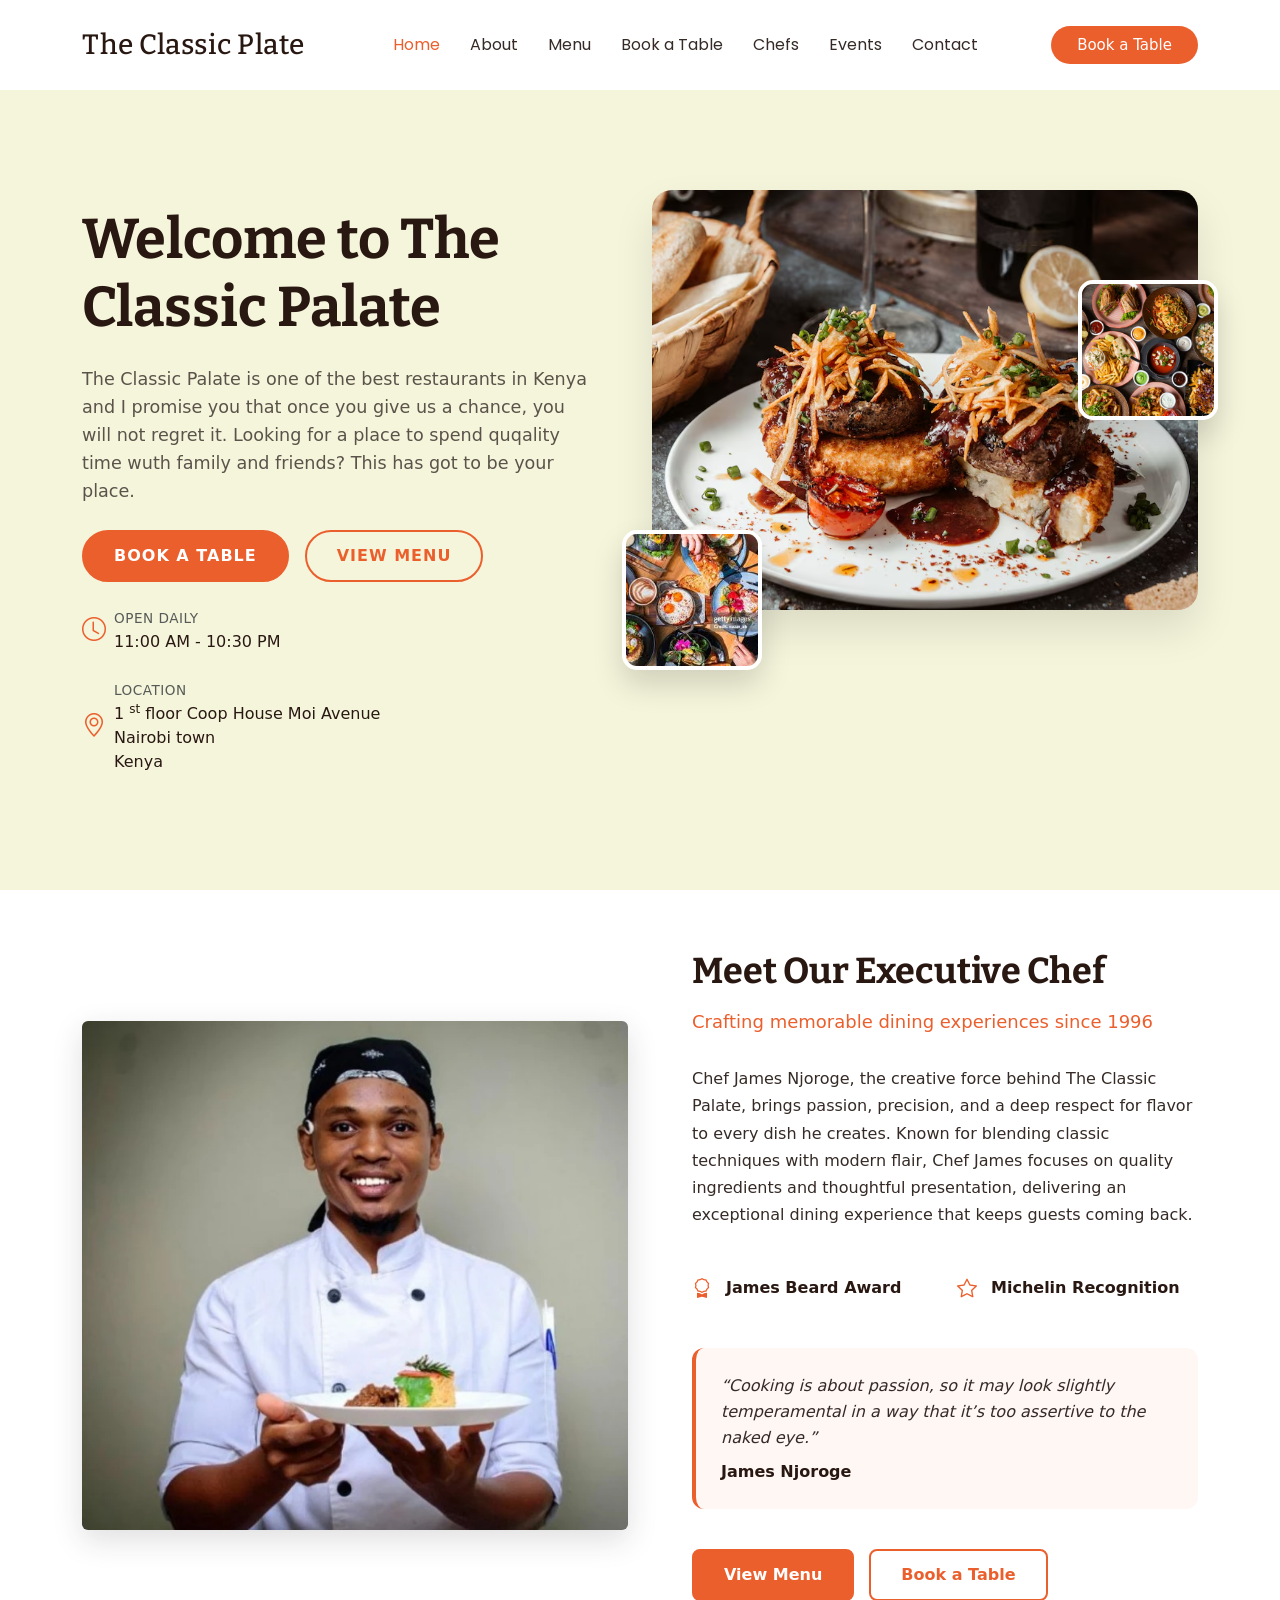
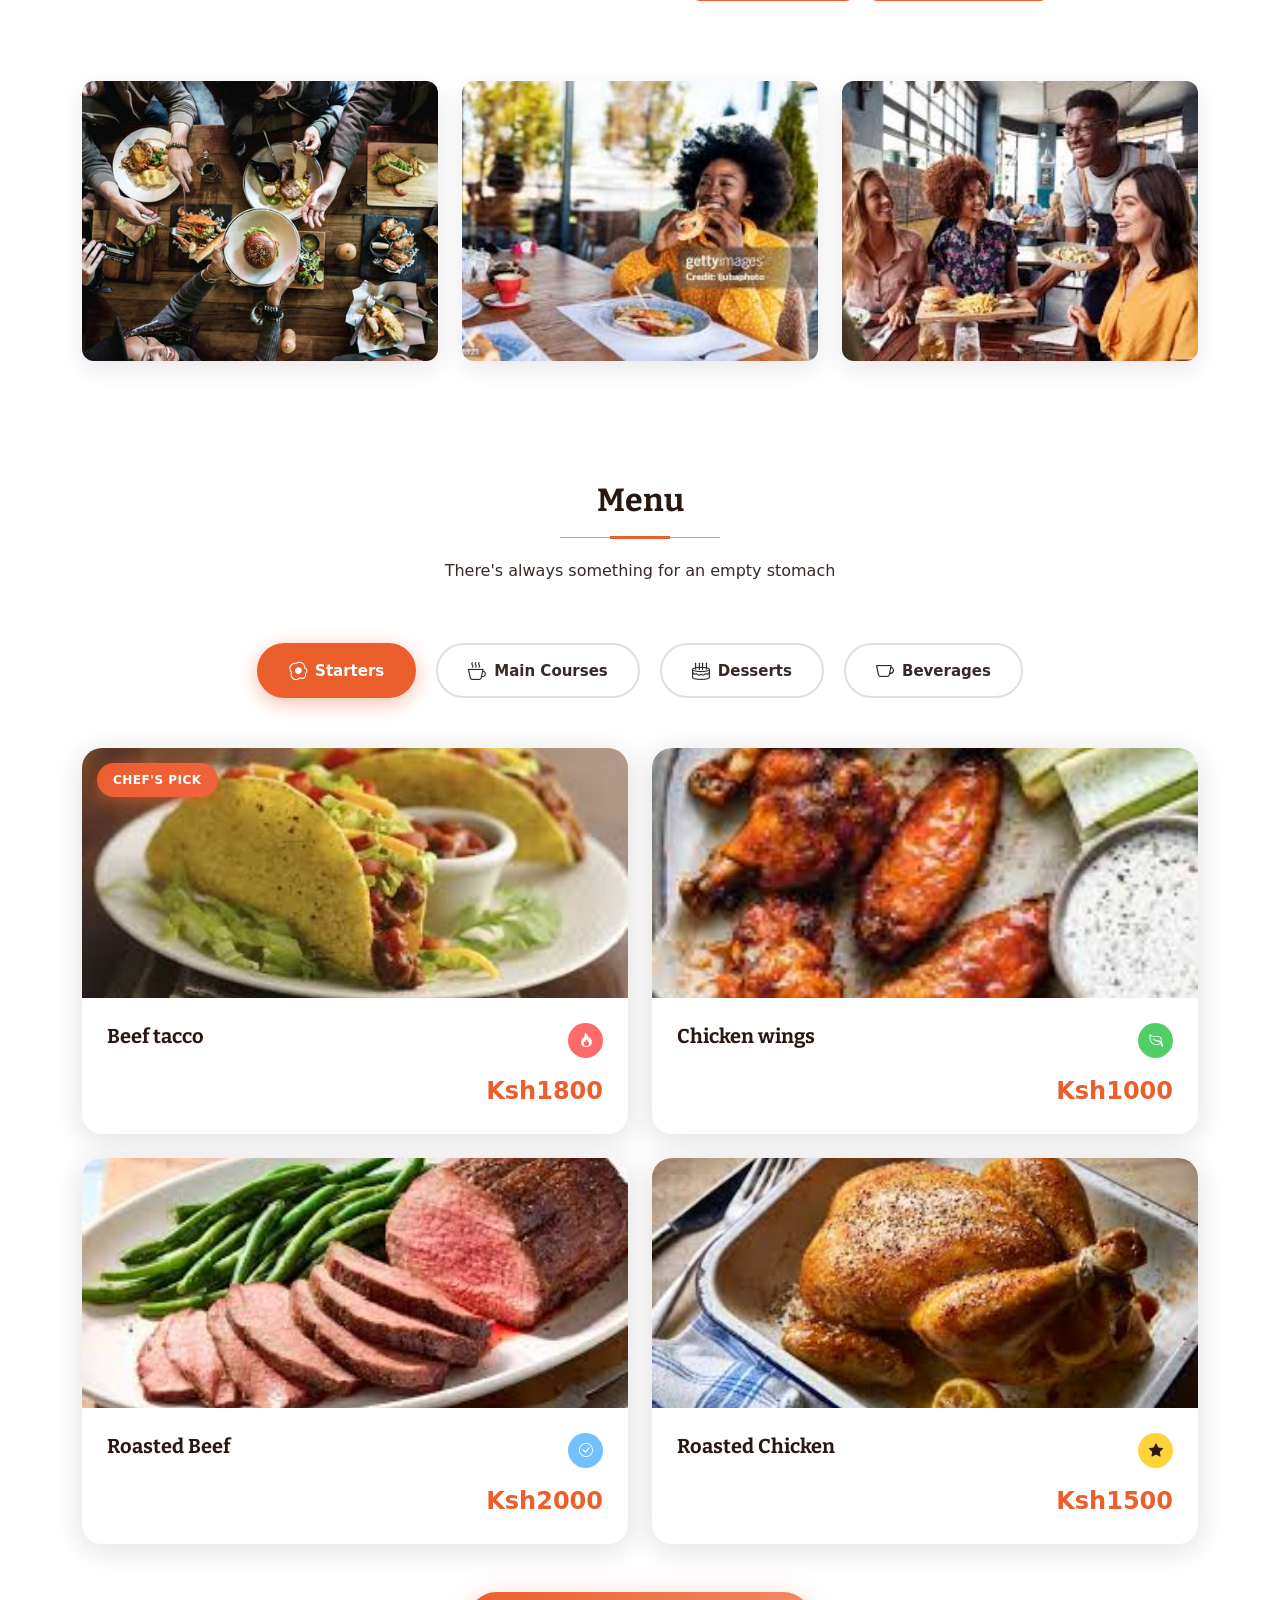
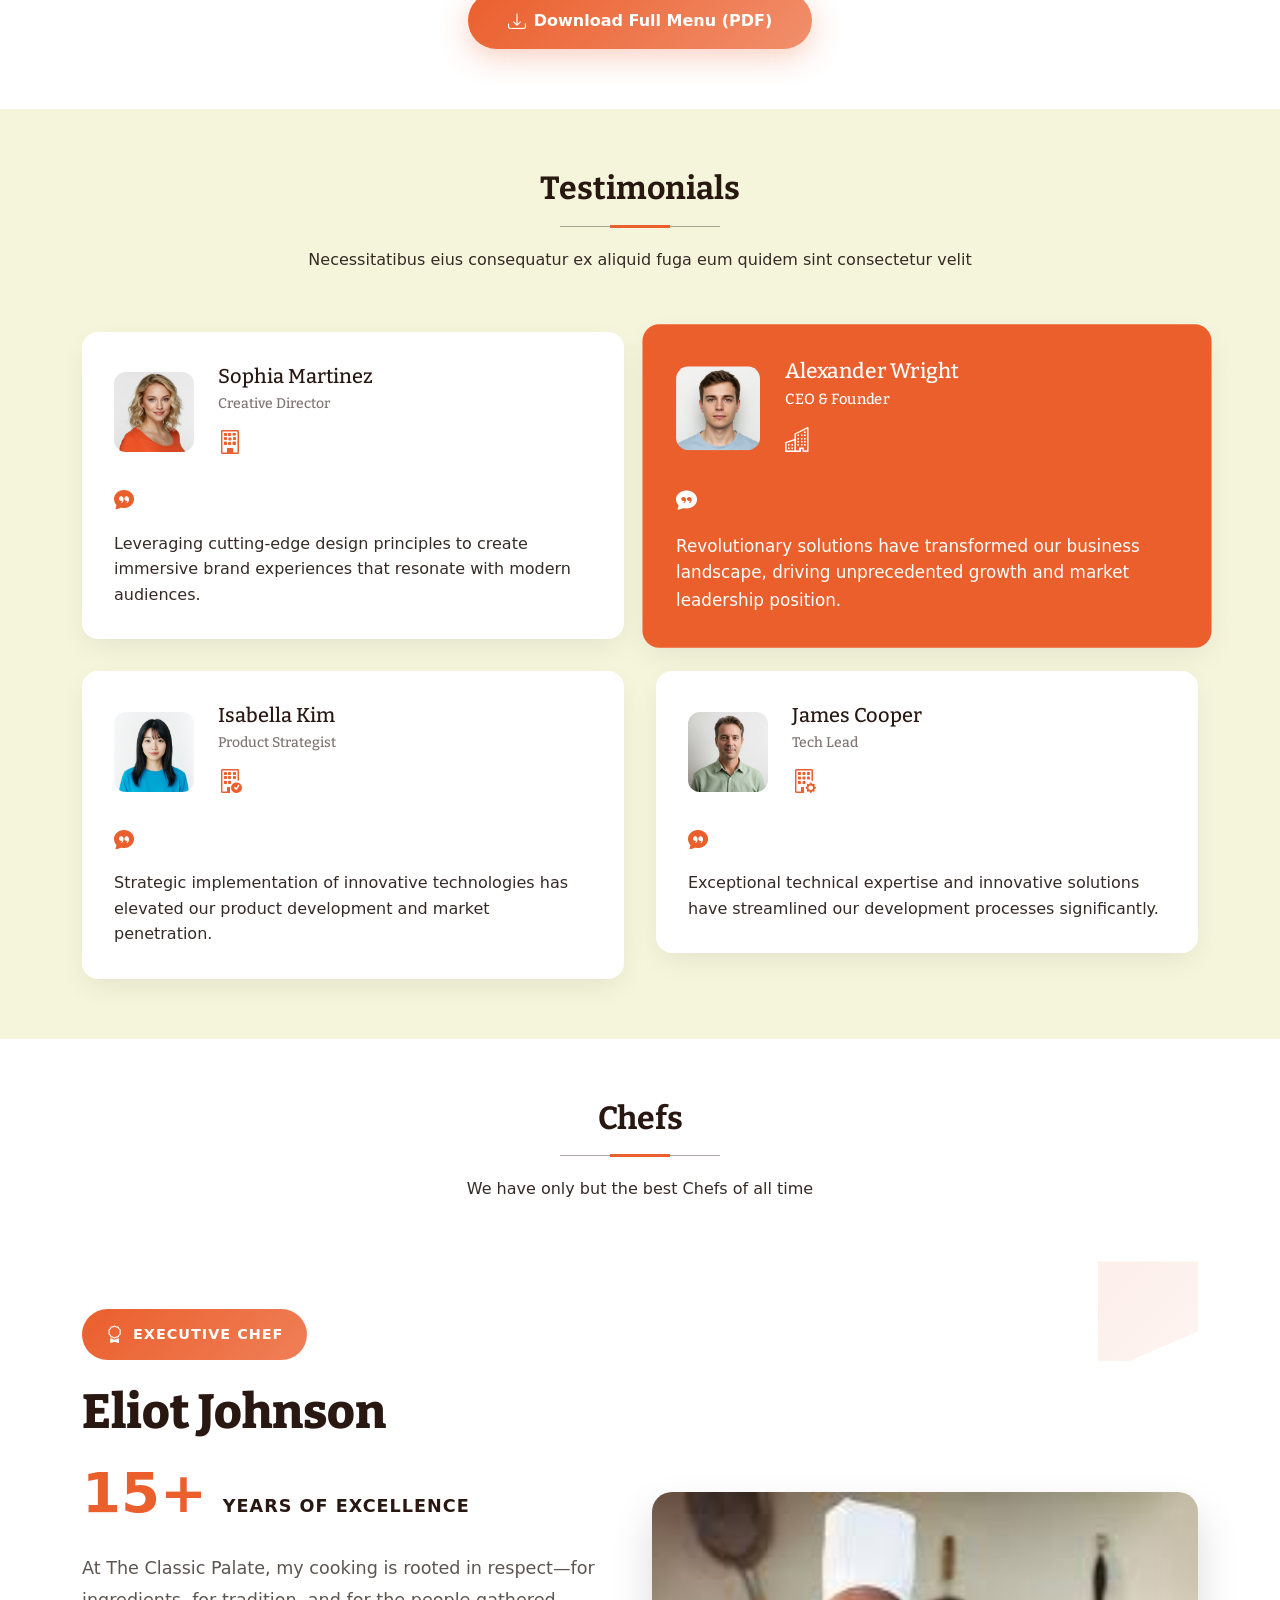
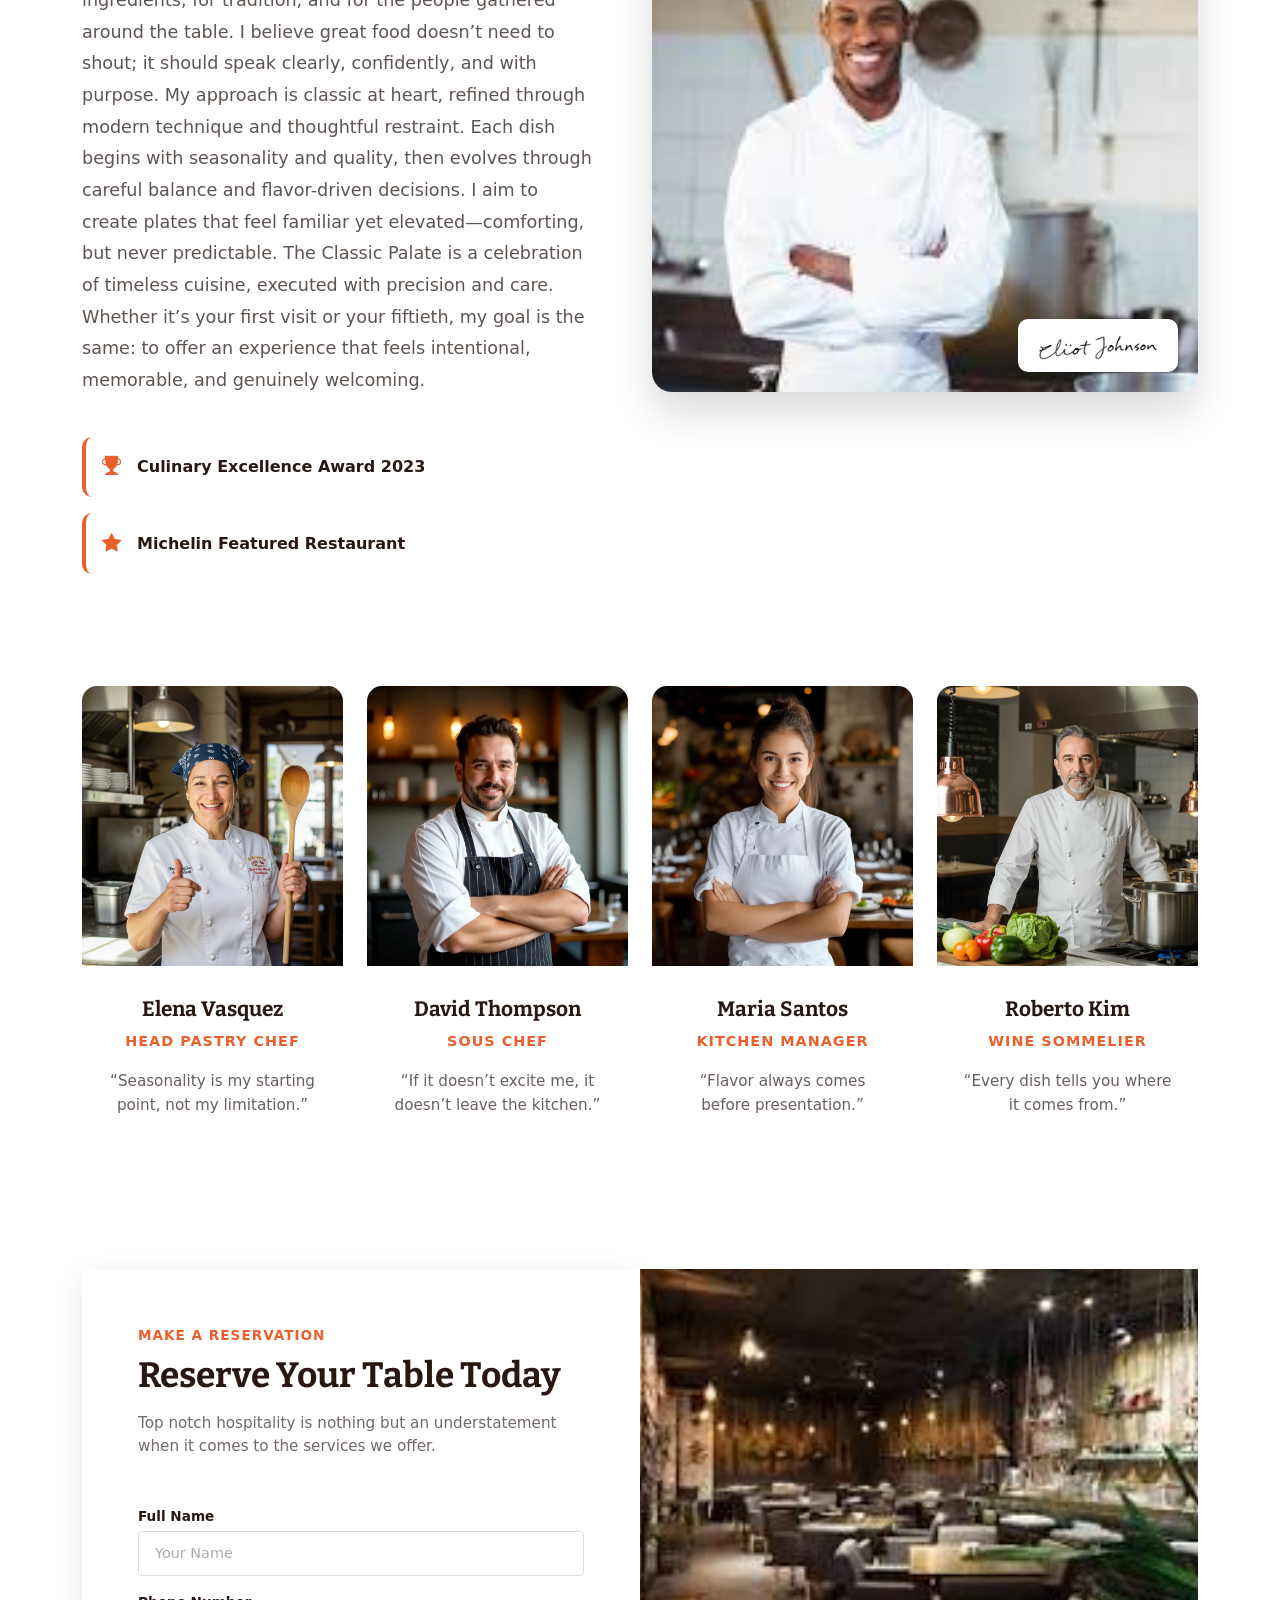
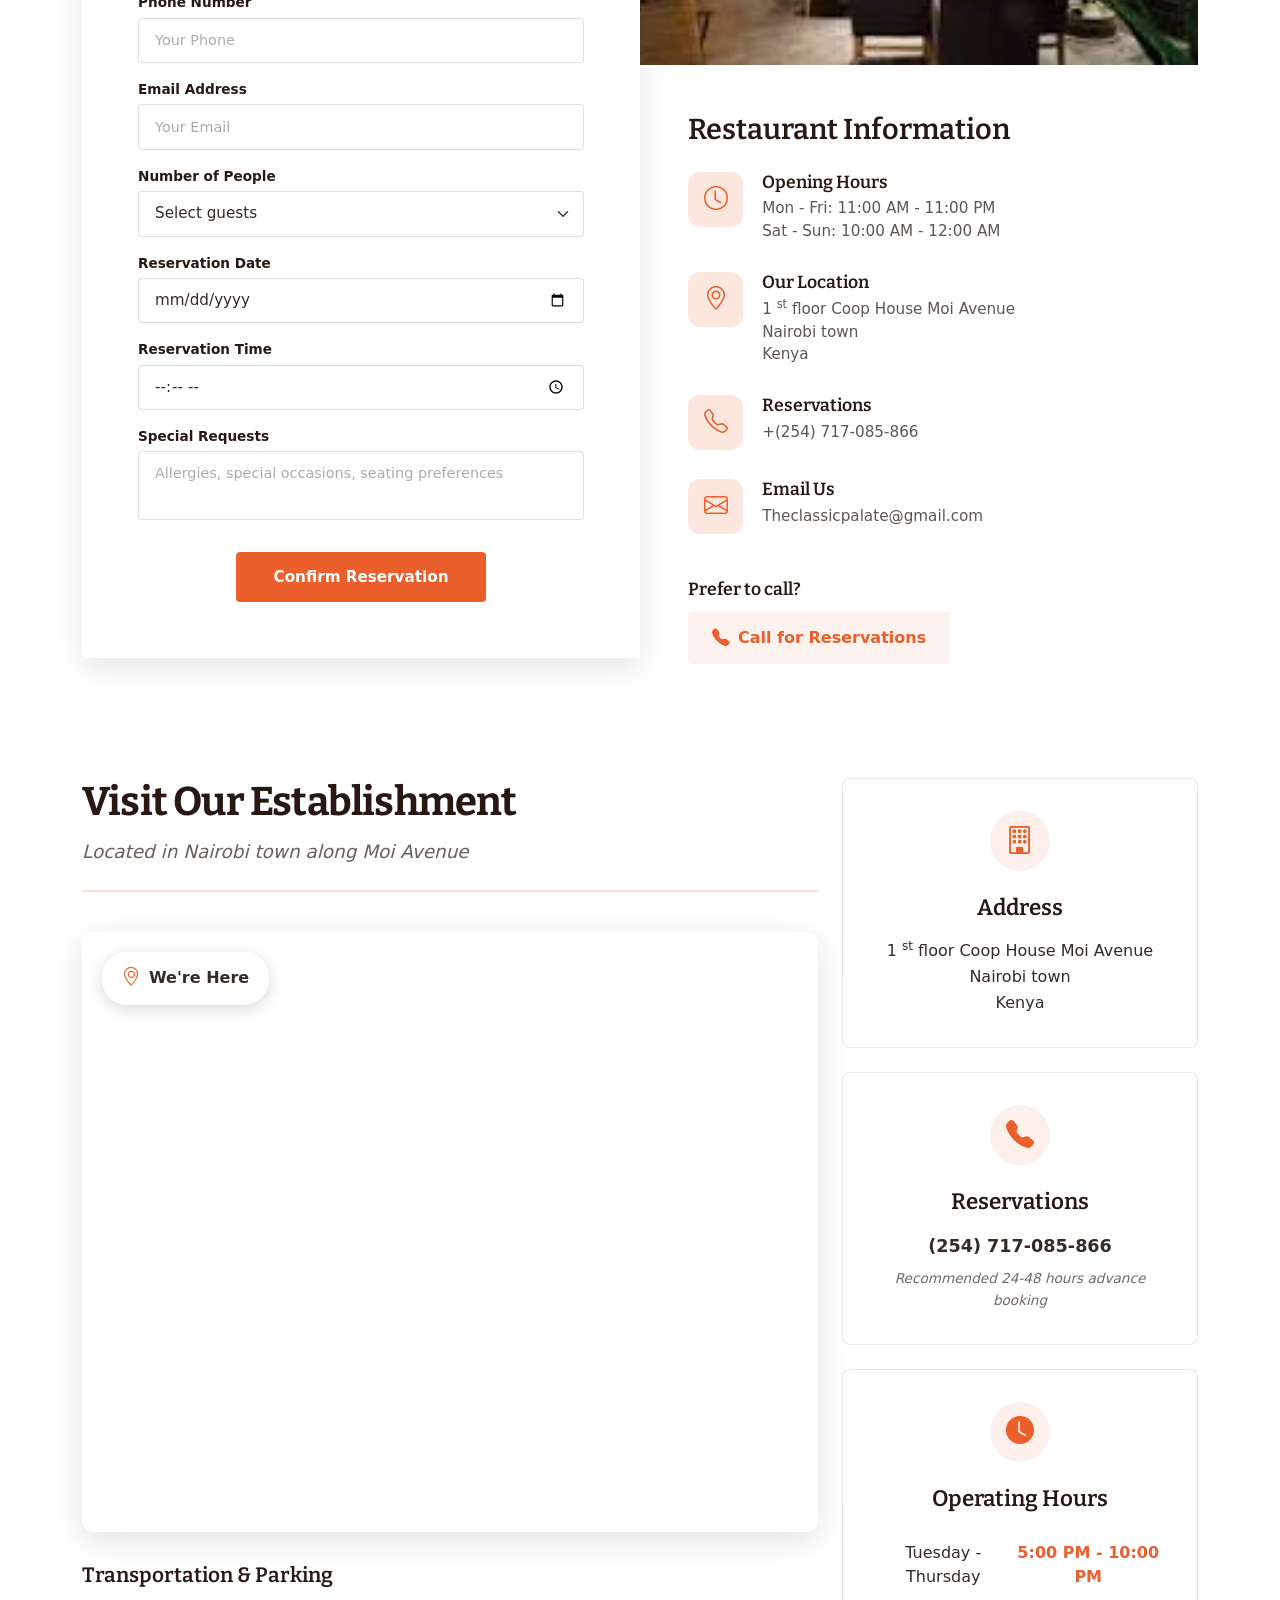
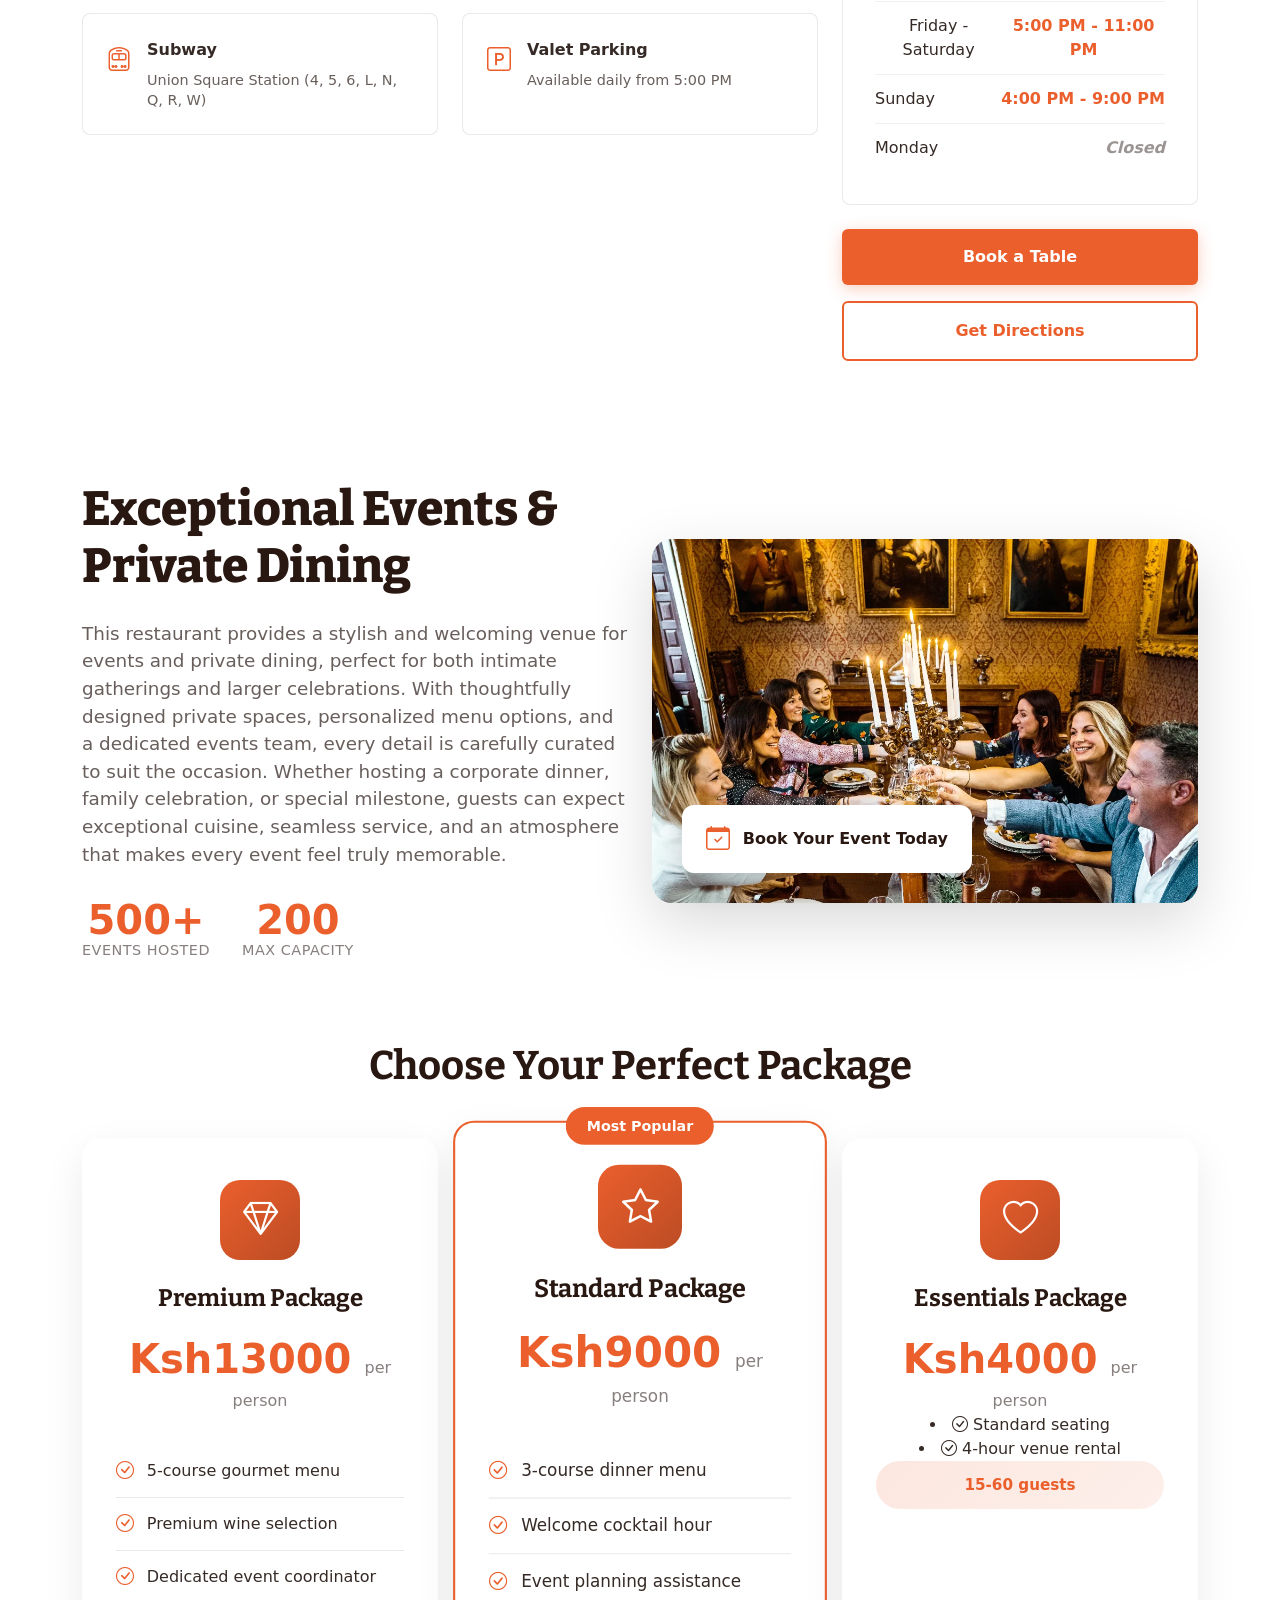
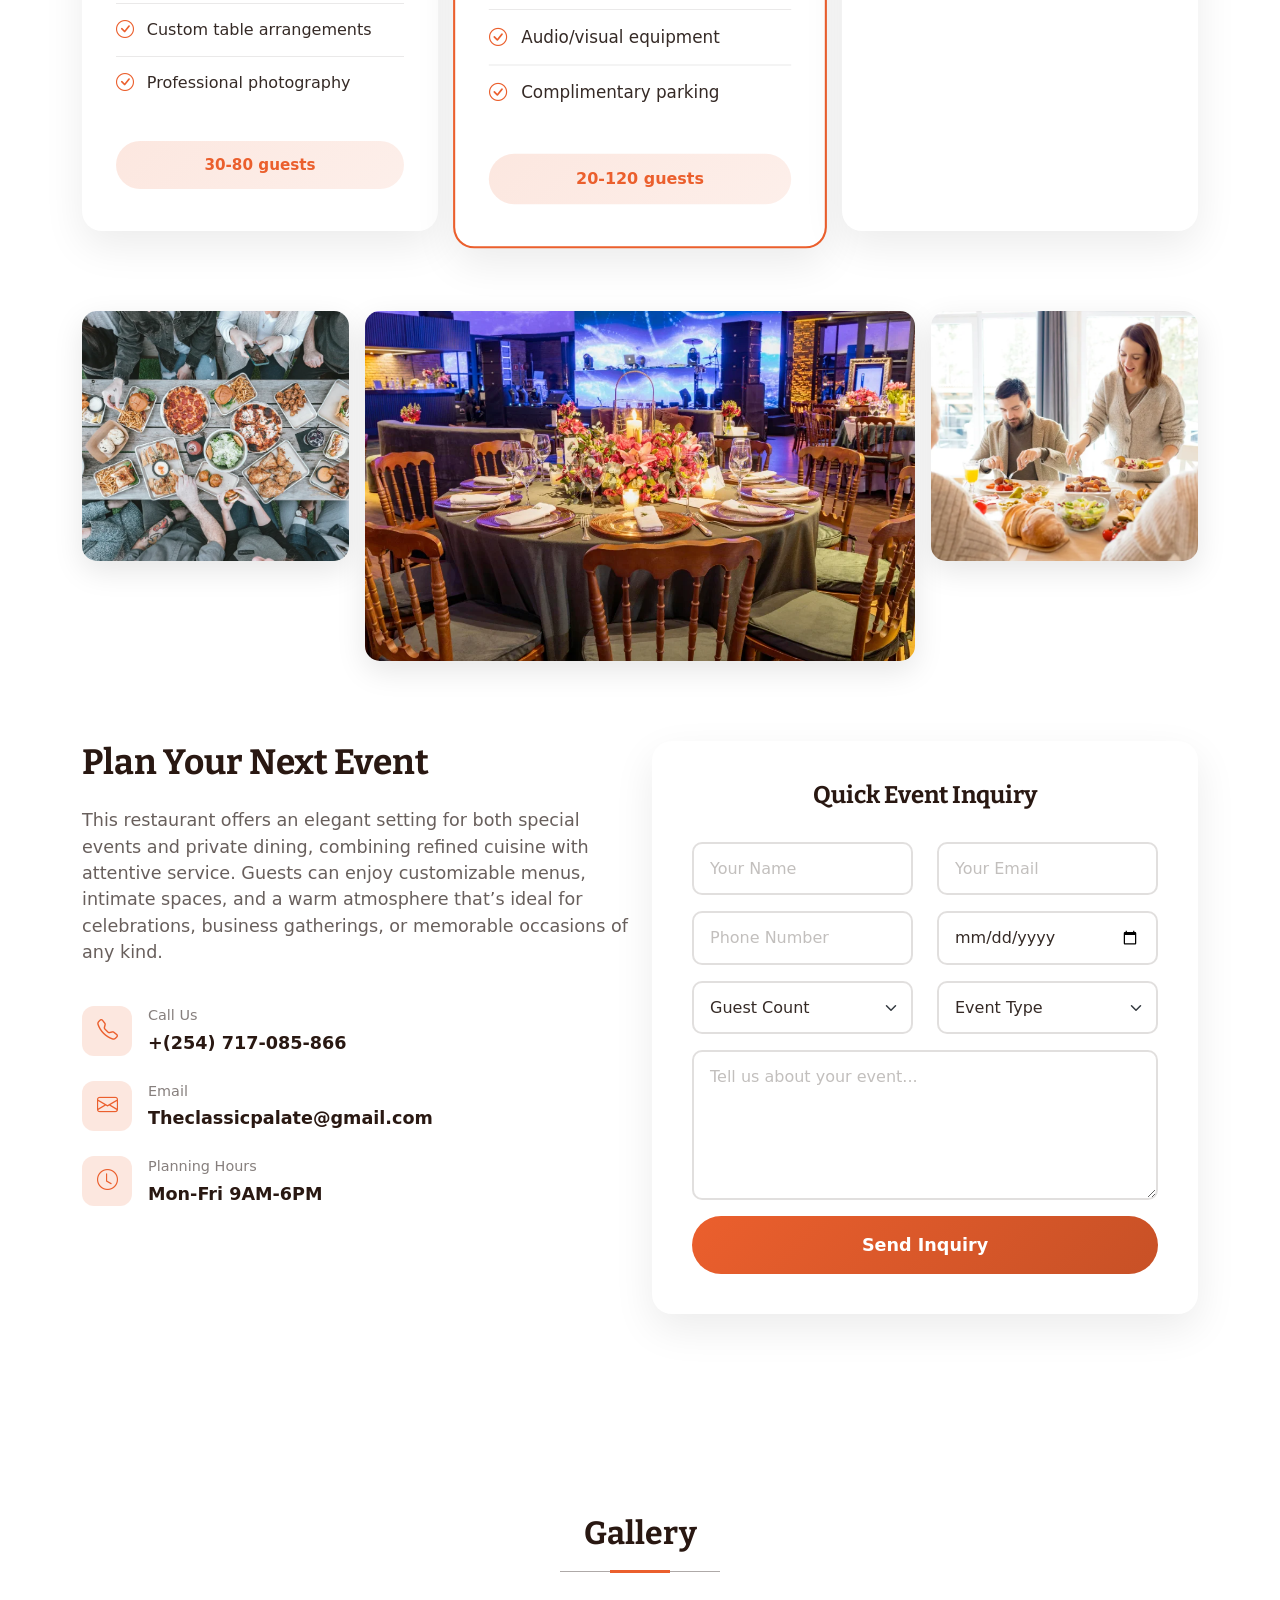
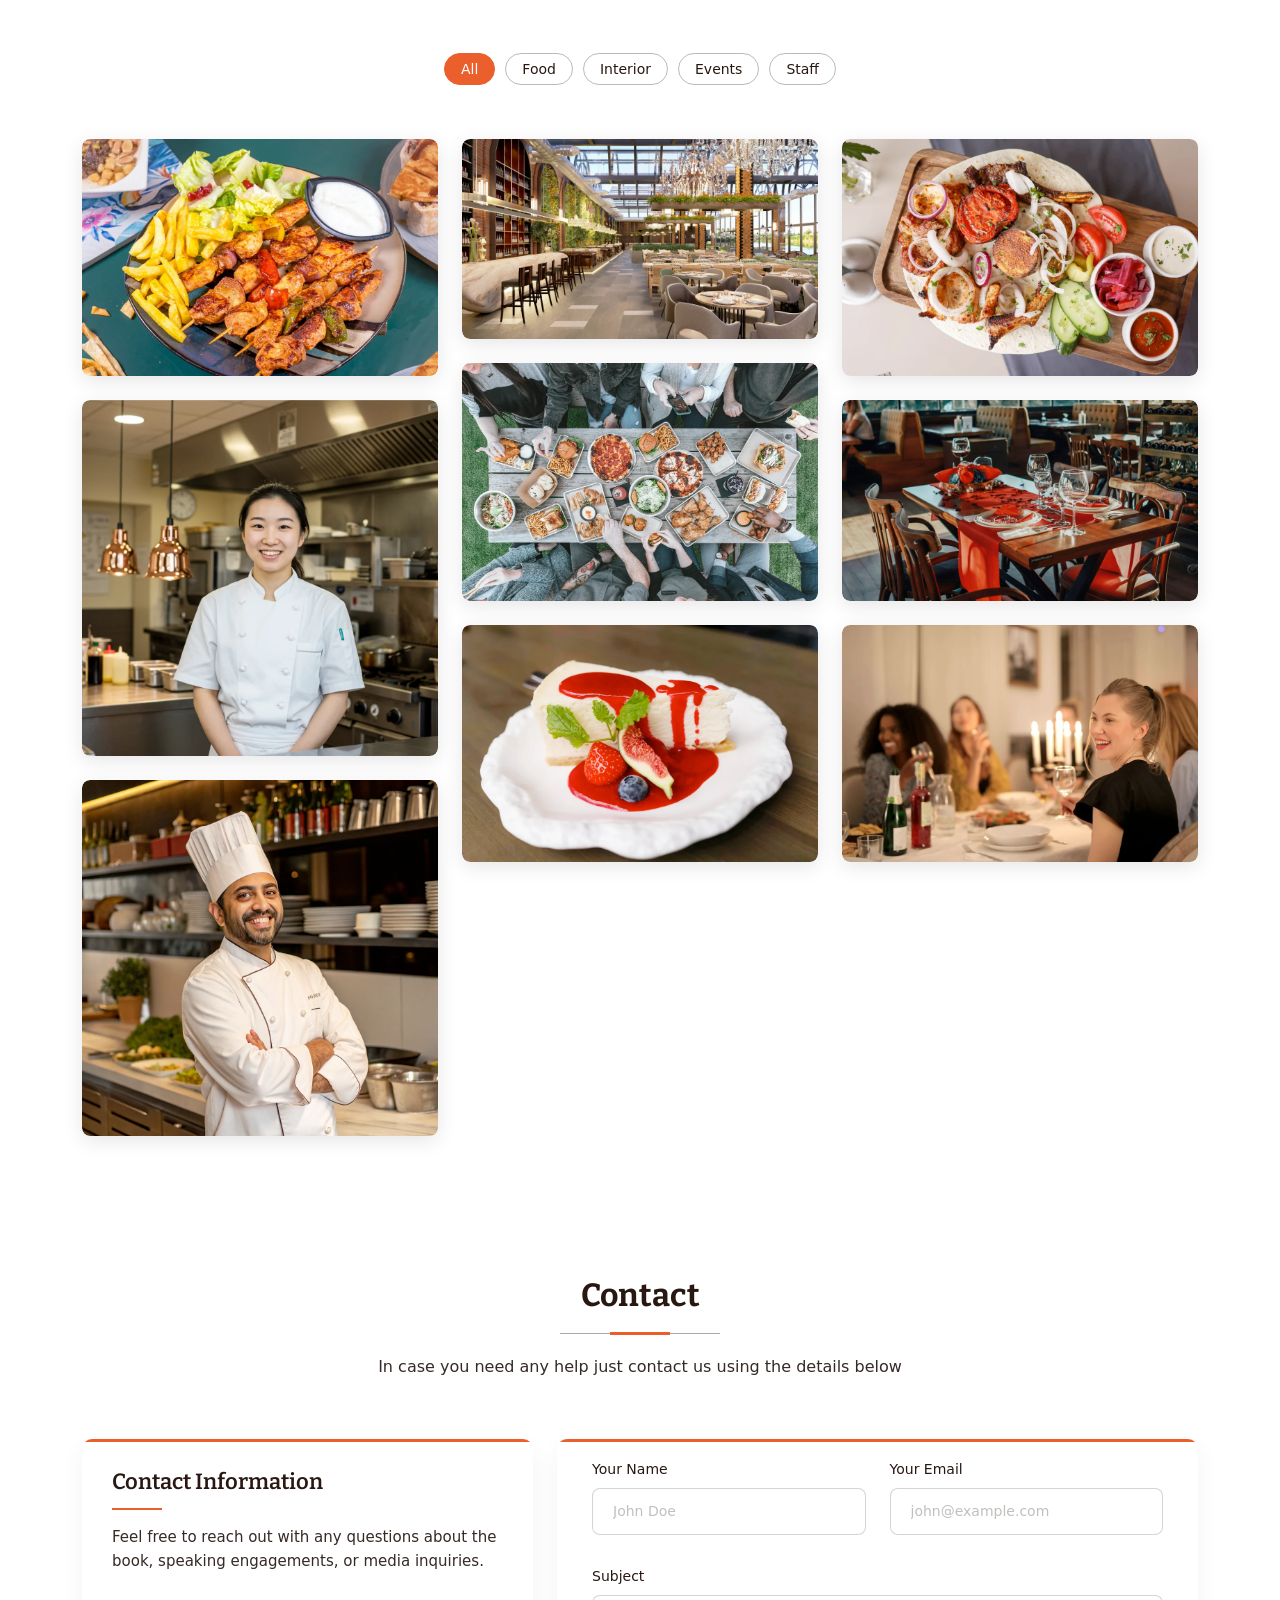
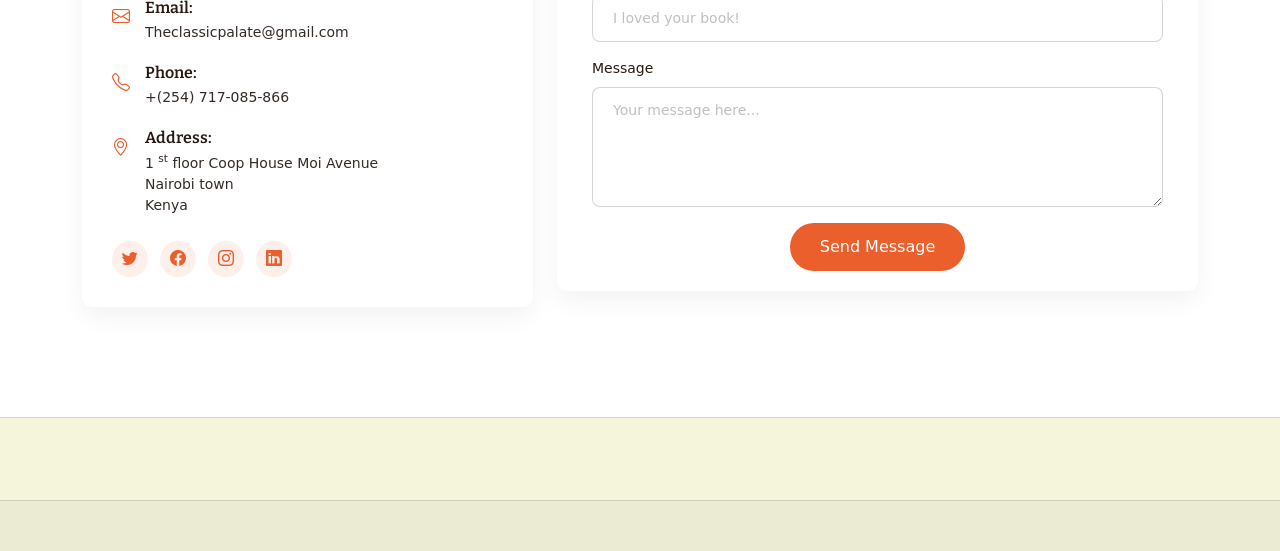
==== Savora/index.html @ 82fab054 "initial commit" ====
<!DOCTYPE html>
<html lang="en" xmlns:https="http://www.w3.org/1999/xhtml">

<head>
  <meta charset="utf-8">
  <meta content="width=device-width, initial-scale=1.0" name="viewport">
  <title>The Classic Palate</title>
  <meta name="description" content="">
  <meta name="keywords" content="">

  <!-- Favicons -->
  <link href="assets/img/restaurant.png" rel="icon">
  <link href="assets/img/apple-touch-icon.png" rel="apple-touch-icon">

  <!-- Fonts -->
  <link href="https://fonts.googleapis.com" rel="preconnect">
  <link href="https://fonts.gstatic.com" rel="preconnect" crossorigin>
  <link href="https://fonts.googleapis.com/css2?family=Roboto:ital,wght@0,100;0,300;0,400;0,500;0,700;0,900;1,100;1,300;1,400;1,500;1,700;1,900&family=Poppins:ital,wght@0,100;0,200;0,300;0,400;0,500;0,600;0,700;0,800;0,900;1,100;1,200;1,300;1,400;1,500;1,600;1,700;1,800;1,900&family=Bitter:ital,wght@0,100;0,200;0,300;0,400;0,500;0,600;0,700;0,800;0,900;1,100;1,200;1,300;1,400;1,500;1,600;1,700;1,800;1,900&display=swap" rel="stylesheet">

  <!-- Vendor CSS Files -->
  <link href="assets/vendor/bootstrap/css/bootstrap.min.css" rel="stylesheet">
  <link href="assets/vendor/bootstrap-icons/bootstrap-icons.css" rel="stylesheet">
  <link href="assets/vendor/aos/aos.css" rel="stylesheet">
  <link href="assets/vendor/glightbox/css/glightbox.min.css" rel="stylesheet">

  <!-- Main CSS File -->
  <link href="assets/css/main.css" rel="stylesheet">

  <!-- =======================================================
  * Template Name: The Classic Palate
  * Template URL: https://bootstrapmade.com/savora-bootstrap-restaurant-template/
  * Updated: Jul 29 2025 with Bootstrap v5.3.7
  * Author: BootstrapMade.com
  * License: https://bootstrapmade.com/license/
  ======================================================== -->
</head>

<body class="index-page">

  <header id="header" class="header d-flex align-items-center sticky-top">
    <div class="container position-relative d-flex align-items-center justify-content-between">

      <a href="index.html" class="logo d-flex align-items-center me-auto me-xl-0">
        <!-- Uncomment the line below if you also wish to use an image logo -->
        <!-- <img src="assets/img/logo.webp" alt=""> -->
        <h1 class="sitename">The Classic Plate</h1>
      </a>

      <nav id="navmenu" class="navmenu">
        <ul>
          <li><a href="#hero" class="active">Home</a></li>
          <li><a href="#about">About</a></li>
          <li><a href="#menu">Menu</a></li>
          <li><a href="#book-a-table">Book a Table</a></li>
          <li><a href="#chefs">Chefs</a></li>
          <li><a href="#events">Events</a></li>
          <li><a href="#contact">Contact</a></li>
        </ul>
        <i class="mobile-nav-toggle d-xl-none bi bi-list"></i>
      </nav>

      <a class="btn-getstarted d-none d-sm-block" href="#book-a-table">Book a Table</a>

    </div>
  </header>

  <main class="main">

    <!-- Hero Section -->
    <section id="hero" class="hero section light-background">

      <div class="container" data-aos="fade-up" data-aos-delay="100">

        <div class="hero-content">
          <div class="row align-items-center">

            <div class="col-lg-6" data-aos="fade-right" data-aos-delay="200">
              <div class="content">
                <h1 class="hero-title mb-4">Welcome to The Classic Palate</h1>
                <p class="hero-subtitle mb-4">The Classic Palate is one of the best restaurants in Kenya and I promise you that once you give us a chance, you will not regret it. Looking for a place to spend quqality time wuth family and friends? This has got to be your place.</p>

                <div class="hero-actions d-flex flex-wrap gap-3 mb-4">
                  <a href="#book-a-table" class="btn btn-primary">Book a Table</a>
                  <a href="#menu" class="btn btn-outline">View Menu</a>
                </div>

                <div class="hero-info d-flex flex-wrap align-items-center gap-4">
                  <div class="info-item d-flex align-items-center">
                    <i class="bi bi-clock me-2"></i>
                    <div>
                      <small class="text-muted">Open Daily</small>
                      <div class="fw-medium">11:00 AM - 10:30 PM</div>
                    </div>
                  </div>
                  <div class="info-item d-flex align-items-center">
                    <i class="bi bi-geo-alt me-2"></i>
                    <div>
                      <small class="text-muted">Location</small>
                      <div class="fw-medium">1 <sup>st</sup> floor Coop House Moi Avenue<br>Nairobi town<br>Kenya</div>
                    </div>
                  </div>
                </div>
              </div>
            </div>

            <div class="col-lg-6" data-aos="fade-left" data-aos-delay="300">
              <div class="hero-images">
                <div class="main-image">
                  <img src="assets/img/palate1.avif" alt="Signature Mediterranean Dish" class="img-fluid">
                </div>
                <div class="floating-images">
                  <div class="floating-image floating-image-1">
                    <img src="assets/img/palate2.jpg" alt="Grilled Seafood" class="img-fluid">
                  </div>
                  <div class="floating-image floating-image-2">
                    <img src="assets/img/palate3.jpg" alt="Mediterranean Dessert" class="img-fluid">
                  </div>
                </div>
              </div>
            </div>

          </div>
        </div>

      </div>

    </section><!-- /Hero Section -->

    <!-- About Section -->
    <section id="about" class="about section">

      <div class="container" data-aos="fade-up" data-aos-delay="100">

        <div class="row align-items-center">
          <div class="col-lg-6" data-aos="fade-right" data-aos-delay="200">
            <div class="about-image">
              <img src="assets/img/chef2.webp" alt="Executive Chef" class="img-fluid rounded h-500px">

            </div>
          </div>

          <div class="col-lg-6" data-aos="fade-left" data-aos-delay="300">
            <div class="about-content">
              <div class="section-header">
                <h2>Meet Our Executive Chef</h2>
                <p class="subtitle">Crafting memorable dining experiences since 1996</p>
              </div>

              <div class="story-text">
                <p>Chef James Njoroge, the creative force behind The Classic Palate, brings passion, precision, and a deep respect for flavor to every dish he creates. Known for blending classic techniques with modern flair, Chef James focuses on quality ingredients and thoughtful presentation, delivering an exceptional dining experience that keeps guests coming back.</p>


              </div>

              <div class="chef-highlights">
                <div class="row">
                  <div class="col-6">
                    <div class="highlight-item">
                      <i class="bi bi-award"></i>
                      <span>James Beard Award</span>
                    </div>
                  </div>
                  <div class="col-6">
                    <div class="highlight-item">
                      <i class="bi bi-star"></i>
                      <span>Michelin Recognition</span>
                    </div>
                  </div>
                </div>
              </div>

              <div class="chef-quote">
                <blockquote>
                  “Cooking is about passion, so it may look slightly temperamental in a way that it’s too assertive to the naked eye.”
                </blockquote>
                <cite>James Njoroge</cite>
              </div>

              <div class="cta-buttons">
                <a href="#menu" class="btn btn-primary">View Menu</a>
                <a href="#book-a-table" class="btn btn-outline">Book a Table</a>
              </div>
            </div>
          </div>
        </div>

        <div class="restaurant-gallery" data-aos="fade-up" data-aos-delay="400">
          <div class="row g-4">
            <div class="col-lg-4 col-md-6">
              <div class="gallery-item">
                <img src="assets/img/palate6.jpg" alt="Restaurant Interior" class="img-fluid rounded">
                <div class="gallery-caption">
                  <h4>Elegant Dining</h4>
                  <p>Sophisticated ambiance for every occasion</p>
                </div>
              </div>
            </div><!-- End Gallery Item -->

            <div class="col-lg-4 col-md-6">
              <div class="gallery-item">
                <img src="assets/img/palate7.jpg" alt="Signature Dish" class="img-fluid rounded">
                <div class="gallery-caption">
                  <h4>Signature Dishes</h4>
                  <p>Artfully crafted seasonal specialties</p>
                </div>
              </div>
            </div><!-- End Gallery Item -->

            <div class="col-lg-4 col-md-6">
              <div class="gallery-item">
                <img src="assets/img/palate8.jpg" alt="Wine Selection" class="img-fluid rounded">
                <div class="gallery-caption">
                  <h4>Curated Wine</h4>
                  <p>Exceptional pairings from around the world</p>
                </div>
              </div>
            </div><!-- End Gallery Item -->
          </div>
        </div>

      </div>

    </section><!-- /About Section -->

    <!-- Menu Section -->
    <section id="menu" class="menu section">

      <!-- Section Title -->
      <div class="container section-title" data-aos="fade-up">
        <h2>Menu</h2>
        <p>There's always something for an empty stomach</p>
      </div><!-- End Section Title -->

      <div class="container" data-aos="fade-up" data-aos-delay="100">

        <div class="row">
          <div class="col-lg-12">
            <div class="menu-filters">
              <ul class="nav nav-pills justify-content-center" id="menuTabs" role="tablist">
                <li class="nav-item" role="presentation">
                  <button class="nav-link active" id="menu-starters-tab" data-bs-toggle="pill" data-bs-target="#menu-starters" type="button" role="tab">
                    <i class="bi bi-egg-fried me-2"></i>Starters
                  </button>
                </li>
                <li class="nav-item" role="presentation">
                  <button class="nav-link" id="menu-mains-tab" data-bs-toggle="pill" data-bs-target="#menu-mains" type="button" role="tab">
                    <i class="bi bi-cup-hot me-2"></i>Main Courses
                  </button>
                </li>
                <li class="nav-item" role="presentation">
                  <button class="nav-link" id="menu-desserts-tab" data-bs-toggle="pill" data-bs-target="#menu-desserts" type="button" role="tab">
                    <i class="bi bi-cake2 me-2"></i>Desserts
                  </button>
                </li>
                <li class="nav-item" role="presentation">
                  <button class="nav-link" id="menu-drinks-tab" data-bs-toggle="pill" data-bs-target="#menu-drinks" type="button" role="tab">
                    <i class="bi bi-cup me-2"></i>Beverages
                  </button>
                </li>
              </ul>
            </div>
          </div>
        </div>

        <div class="tab-content" id="menuTabContent">
          <!-- Starters Tab -->
          <div class="tab-pane fade show active" id="menu-starters" role="tabpanel">
            <div class="row gy-4" data-aos="fade-up" data-aos-delay="200">
              <div class="col-lg-6">
                <div class="menu-item">
                  <div class="menu-item-image">
                    <img src="assets/img/beeftaccos.jpg" class="img-fluid" alt="Starter">
                    <div class="special-badge">Chef's Pick</div>
                  </div>
                  <div class="menu-item-content">
                    <div class="menu-item-header">
                      <h4>Beef tacco</h4>
                      <div class="dietary-tags">
                        <span class="tag spicy"><i class="bi bi-fire"></i></span>
                      </div>
                    </div>

                    <div class="menu-item-footer">
                      <span class="price">Ksh1800</span>
                    </div>
                  </div>
                </div>
              </div>

              <div class="col-lg-6">
                <div class="menu-item">
                  <div class="menu-item-image">
                    <img src="assets/img/chickenwings.jpg" class="img-fluid" alt="Starter">
                  </div>
                  <div class="menu-item-content">
                    <div class="menu-item-header">
                      <h4>Chicken wings</h4>
                      <div class="dietary-tags">
                        <span class="tag vegetarian"><i class="bi bi-leaf"></i></span>
                      </div>
                    </div>

                    <div class="menu-item-footer">
                      <span class="price">Ksh1000</span>
                    </div>
                  </div>
                </div>
              </div>

              <div class="col-lg-6">
                <div class="menu-item">
                  <div class="menu-item-image">
                    <img src="assets/img/beef.jpg" class="img-fluid" alt="Starter">
                  </div>
                  <div class="menu-item-content">
                    <div class="menu-item-header">
                      <h4>Roasted Beef</h4>
                      <div class="dietary-tags">
                        <span class="tag gluten-free"><i class="bi bi-check-circle"></i></span>
                      </div>
                    </div>

                    <div class="menu-item-footer">
                      <span class="price">Ksh2000</span>
                    </div>
                  </div>
                </div>
              </div>

              <div class="col-lg-6">
                <div class="menu-item">
                  <div class="menu-item-image">
                    <img src="assets/img/chicken.jpg" class="img-fluid" alt="Starter">
                  </div>
                  <div class="menu-item-content">
                    <div class="menu-item-header">
                      <h4>Roasted Chicken</h4>
                      <div class="dietary-tags">
                        <span class="tag premium"><i class="bi bi-star-fill"></i></span>
                      </div>
                    </div>

                    <div class="menu-item-footer">
                      <span class="price">Ksh1500</span>
                    </div>
                  </div>
                </div>
              </div>
            </div>
          </div>

          <!-- Main Courses Tab -->
          <div class="tab-pane fade" id="menu-mains" role="tabpanel">
            <div class="row gy-4" data-aos="fade-up" data-aos-delay="200">
              <div class="col-lg-6">
                <div class="menu-item">
                  <div class="menu-item-image">
                    <img src="assets/img/restaurant/main-2.webp" class="img-fluid" alt="Main Course">
                    <div class="special-badge">Signature</div>
                  </div>
                  <div class="menu-item-content">
                    <div class="menu-item-header">
                      <h4>Grilled Ribeye Steak</h4>
                      <div class="dietary-tags">
                        <span class="tag premium"><i class="bi bi-star-fill"></i></span>
                      </div>
                    </div>
                    <p>Sed ut perspiciatis unde omnis iste natus error sit voluptatem accusantium doloremque laudantium</p>
                    <div class="menu-item-footer">
                      <span class="price">$45</span>
                    </div>
                  </div>
                </div>
              </div>

              <div class="col-lg-6">
                <div class="menu-item">
                  <div class="menu-item-image">
                    <img src="assets/img/restaurant/main-4.webp" class="img-fluid" alt="Main Course">
                  </div>
                  <div class="menu-item-content">
                    <div class="menu-item-header">
                      <h4>Pan-Seared Salmon</h4>
                      <div class="dietary-tags">
                        <span class="tag gluten-free"><i class="bi bi-check-circle"></i></span>
                      </div>
                    </div>
                    <p>Totam rem aperiam eaque ipsa quae ab illo inventore veritatis et quasi architecto beatae vitae</p>
                    <div class="menu-item-footer">
                      <span class="price">$38</span>
                    </div>
                  </div>
                </div>
              </div>

              <div class="col-lg-6">
                <div class="menu-item">
                  <div class="menu-item-image">
                    <img src="assets/img/restaurant/main-6.webp" class="img-fluid" alt="Main Course">
                  </div>
                  <div class="menu-item-content">
                    <div class="menu-item-header">
                      <h4>Lobster Ravioli</h4>
                      <div class="dietary-tags">
                        <span class="tag premium"><i class="bi bi-star-fill"></i></span>
                      </div>
                    </div>
                    <p>Nemo enim ipsam voluptatem quia voluptas sit aspernatur aut odit aut fugit sed quia consequuntur</p>
                    <div class="menu-item-footer">
                      <span class="price">$42</span>
                    </div>
                  </div>
                </div>
              </div>

              <div class="col-lg-6">
                <div class="menu-item">
                  <div class="menu-item-image">
                    <img src="assets/img/restaurant/main-8.webp" class="img-fluid" alt="Main Course">
                  </div>
                  <div class="menu-item-content">
                    <div class="menu-item-header">
                      <h4>Mushroom Risotto</h4>
                      <div class="dietary-tags">
                        <span class="tag vegetarian"><i class="bi bi-leaf"></i></span>
                      </div>
                    </div>
                    <p>Magni dolores eos qui ratione voluptatem sequi nesciunt neque porro quisquam est qui dolorem</p>
                    <div class="menu-item-footer">
                      <span class="price">$32</span>
                    </div>
                  </div>
                </div>
              </div>
            </div>
          </div>

          <!-- Desserts Tab -->
          <div class="tab-pane fade" id="menu-desserts" role="tabpanel">
            <div class="row gy-4" data-aos="fade-up" data-aos-delay="200">
              <div class="col-lg-6">
                <div class="menu-item">
                  <div class="menu-item-image">
                    <img src="assets/img/restaurant/dessert-2.webp" class="img-fluid" alt="Dessert">
                    <div class="special-badge">Popular</div>
                  </div>
                  <div class="menu-item-content">
                    <div class="menu-item-header">
                      <h4>Chocolate Lava Cake</h4>
                      <div class="dietary-tags">
                        <span class="tag vegetarian"><i class="bi bi-leaf"></i></span>
                      </div>
                    </div>
                    <p>Ipsum quia dolor sit amet consectetur adipiscing elit sed do eiusmod tempor incididunt</p>
                    <div class="menu-item-footer">
                      <span class="price">$14</span>
                    </div>
                  </div>
                </div>
              </div>

              <div class="col-lg-6">
                <div class="menu-item">
                  <div class="menu-item-image">
                    <img src="assets/img/restaurant/dessert-5.webp" class="img-fluid" alt="Dessert">
                  </div>
                  <div class="menu-item-content">
                    <div class="menu-item-header">
                      <h4>Crème Brûlée</h4>
                      <div class="dietary-tags">
                        <span class="tag gluten-free"><i class="bi bi-check-circle"></i></span>
                      </div>
                    </div>
                    <p>Ut labore et dolore magna aliqua ut enim ad minim veniam quis nostrud exercitation ullamco</p>
                    <div class="menu-item-footer">
                      <span class="price">$12</span>
                    </div>
                  </div>
                </div>
              </div>

              <div class="col-lg-6">
                <div class="menu-item">
                  <div class="menu-item-image">
                    <img src="assets/img/restaurant/dessert-7.webp" class="img-fluid" alt="Dessert">
                  </div>
                  <div class="menu-item-content">
                    <div class="menu-item-header">
                      <h4>Tiramisu</h4>
                      <div class="dietary-tags">
                        <span class="tag vegetarian"><i class="bi bi-leaf"></i></span>
                      </div>
                    </div>
                    <p>Laboris nisi ut aliquip ex ea commodo consequat duis aute irure dolor in reprehenderit</p>
                    <div class="menu-item-footer">
                      <span class="price">$13</span>
                    </div>
                  </div>
                </div>
              </div>

              <div class="col-lg-6">
                <div class="menu-item">
                  <div class="menu-item-image">
                    <img src="assets/img/restaurant/dessert-9.webp" class="img-fluid" alt="Dessert">
                  </div>
                  <div class="menu-item-content">
                    <div class="menu-item-header">
                      <h4>Seasonal Fruit Tart</h4>
                      <div class="dietary-tags">
                        <span class="tag vegan"><i class="bi bi-flower1"></i></span>
                      </div>
                    </div>
                    <p>In voluptate velit esse cillum dolore eu fugiat nulla pariatur excepteur sint occaecat</p>
                    <div class="menu-item-footer">
                      <span class="price">$11</span>
                    </div>
                  </div>
                </div>
              </div>
            </div>
          </div>

          <!-- Beverages Tab -->
          <div class="tab-pane fade" id="menu-drinks" role="tabpanel">
            <div class="row gy-4" data-aos="fade-up" data-aos-delay="200">
              <div class="col-lg-6">
                <div class="menu-item">
                  <div class="menu-item-image">
                    <img src="assets/img/restaurant/drink-3.webp" class="img-fluid" alt="Beverage">
                    <div class="special-badge">House Special</div>
                  </div>
                  <div class="menu-item-content">
                    <div class="menu-item-header">
                      <h4>Signature Cocktail</h4>
                      <div class="dietary-tags">
                        <span class="tag spicy"><i class="bi bi-fire"></i></span>
                      </div>
                    </div>
                    <p>Cupidatat non proident sunt in culpa qui officia deserunt mollit anim id est laborum</p>
                    <div class="menu-item-footer">
                      <span class="price">$16</span>
                    </div>
                  </div>
                </div>
              </div>

              <div class="col-lg-6">
                <div class="menu-item">
                  <div class="menu-item-image">
                    <img src="assets/img/restaurant/drink-6.webp" class="img-fluid" alt="Beverage">
                  </div>
                  <div class="menu-item-content">
                    <div class="menu-item-header">
                      <h4>Fresh Fruit Smoothie</h4>
                      <div class="dietary-tags">
                        <span class="tag vegan"><i class="bi bi-flower1"></i></span>
                      </div>
                    </div>
                    <p>Sed ut perspiciatis unde omnis iste natus error sit voluptatem accusantium doloremque</p>
                    <div class="menu-item-footer">
                      <span class="price">$8</span>
                    </div>
                  </div>
                </div>
              </div>

              <div class="col-lg-6">
                <div class="menu-item">
                  <div class="menu-item-image">
                    <img src="assets/img/restaurant/drink-8.webp" class="img-fluid" alt="Beverage">
                  </div>
                  <div class="menu-item-content">
                    <div class="menu-item-header">
                      <h4>Premium Wine Selection</h4>
                      <div class="dietary-tags">
                        <span class="tag premium"><i class="bi bi-star-fill"></i></span>
                      </div>
                    </div>
                    <p>Laudantium totam rem aperiam eaque ipsa quae ab illo inventore veritatis et quasi</p>
                    <div class="menu-item-footer">
                      <span class="price">$35</span>
                    </div>
                  </div>
                </div>
              </div>

              <div class="col-lg-6">
                <div class="menu-item">
                  <div class="menu-item-image">
                    <img src="assets/img/restaurant/drink-10.webp" class="img-fluid" alt="Beverage">
                  </div>
                  <div class="menu-item-content">
                    <div class="menu-item-header">
                      <h4>Artisan Coffee</h4>
                      <div class="dietary-tags">
                        <span class="tag vegan"><i class="bi bi-flower1"></i></span>
                      </div>
                    </div>
                    <p>Architecto beatae vitae dicta sunt explicabo nemo enim ipsam voluptatem quia voluptas</p>
                    <div class="menu-item-footer">
                      <span class="price">$6</span>
                    </div>
                  </div>
                </div>
              </div>
            </div>
          </div>
        </div>

        <div class="row mt-5">
          <div class="col-12 text-center" data-aos="fade-up" data-aos-delay="300">
            <a href="#" class="btn btn-download">
              <i class="bi bi-download me-2"></i>Download Full Menu (PDF)
            </a>
          </div>
        </div>

      </div>

    </section><!-- /Menu Section -->

    <!-- Testimonials Section -->
    <section id="testimonials" class="testimonials section light-background">

      <!-- Section Title -->
      <div class="container section-title" data-aos="fade-up">
        <h2>Testimonials</h2>
        <p>Necessitatibus eius consequatur ex aliquid fuga eum quidem sint consectetur velit</p>
      </div><!-- End Section Title -->

      <div class="container">

        <div class="testimonial-grid">

          <div class="testimonial-item" data-aos="zoom-in" data-aos-delay="100">
            <div class="testimonial-card">
              <div class="testimonial-header">
                <div class="testimonial-image">
                  <img src="assets/img/person/person-f-5.webp" class="img-fluid" alt="Testimonial 1">
                </div>
                <div class="testimonial-meta">
                  <h3>Sophia Martinez</h3>
                  <h4>Creative Director</h4>
                  <div class="company-logo">
                    <i class="bi bi-building"></i>
                  </div>
                </div>
              </div>
              <div class="testimonial-body">
                <i class="bi bi-chat-quote-fill quote-icon"></i>
                <p>Leveraging cutting-edge design principles to create immersive brand experiences that resonate with modern audiences.</p>
              </div>
            </div>
          </div>

          <div class="testimonial-item featured" data-aos="zoom-in" data-aos-delay="200">
            <div class="testimonial-card">
              <div class="testimonial-header">
                <div class="testimonial-image">
                  <img src="assets/img/person/person-m-5.webp" class="img-fluid" alt="Testimonial 2">
                </div>
                <div class="testimonial-meta">
                  <h3>Alexander Wright</h3>
                  <h4>CEO &amp; Founder</h4>
                  <div class="company-logo">
                    <i class="bi bi-buildings"></i>
                  </div>
                </div>
              </div>
              <div class="testimonial-body">
                <i class="bi bi-chat-quote-fill quote-icon"></i>
                <p>Revolutionary solutions have transformed our business landscape, driving unprecedented growth and market leadership position.</p>
              </div>
            </div>
          </div>

          <div class="testimonial-item" data-aos="zoom-in" data-aos-delay="300">
            <div class="testimonial-card">
              <div class="testimonial-header">
                <div class="testimonial-image">
                  <img src="assets/img/person/person-f-6.webp" class="img-fluid" alt="Testimonial 3">
                </div>
                <div class="testimonial-meta">
                  <h3>Isabella Kim</h3>
                  <h4>Product Strategist</h4>
                  <div class="company-logo">
                    <i class="bi bi-building-check"></i>
                  </div>
                </div>
              </div>
              <div class="testimonial-body">
                <i class="bi bi-chat-quote-fill quote-icon"></i>
                <p>Strategic implementation of innovative technologies has elevated our product development and market penetration.</p>
              </div>
            </div>
          </div>

          <div class="testimonial-item" data-aos="zoom-in" data-aos-delay="400">
            <div class="testimonial-card">
              <div class="testimonial-header">
                <div class="testimonial-image">
                  <img src="assets/img/person/person-m-6.webp" class="img-fluid" alt="Testimonial 4">
                </div>
                <div class="testimonial-meta">
                  <h3>James Cooper</h3>
                  <h4>Tech Lead</h4>
                  <div class="company-logo">
                    <i class="bi bi-building-gear"></i>
                  </div>
                </div>
              </div>
              <div class="testimonial-body">
                <i class="bi bi-chat-quote-fill quote-icon"></i>
                <p>Exceptional technical expertise and innovative solutions have streamlined our development processes significantly.</p>
              </div>
            </div>
          </div>

        </div>

      </div>

    </section><!-- /Testimonials Section -->

    <!-- Chefs Section -->
    <section id="chefs" class="chefs section">

      <!-- Section Title -->
      <div class="container section-title" data-aos="fade-up">
        <h2>Chefs</h2>
        <p>We have only but the best Chefs of all time</p>
      </div><!-- End Section Title -->

      <div class="container" data-aos="fade-up" data-aos-delay="100">

        <div class="main-chef-section" data-aos="fade-up" data-aos-delay="200">
          <div class="row align-items-center">
            <div class="col-lg-6">
              <div class="chef-content">
                <div class="chef-badge">
                  <i class="bi bi-award"></i>
                  <span>Executive Chef</span>
                </div>
                <h2>Eliot Johnson</h2>
                <div class="experience-years">
                  <span class="number">15+</span>
                  <span class="text">Years of Excellence</span>
                </div>
                <p>At The Classic Palate, my cooking is rooted in respect—for ingredients, for tradition, and for the people gathered around the table. I believe great food doesn’t need to shout; it should speak clearly, confidently, and with purpose.

My approach is classic at heart, refined through modern technique and thoughtful restraint. Each dish begins with seasonality and quality, then evolves through careful balance and flavor-driven decisions. I aim to create plates that feel familiar yet elevated—comforting, but never predictable.

The Classic Palate is a celebration of timeless cuisine, executed with precision and care. Whether it’s your first visit or your fiftieth, my goal is the same: to offer an experience that feels intentional, memorable, and genuinely welcoming.</p>
                <div class="achievements">
                  <div class="achievement-item">
                    <i class="bi bi-trophy-fill"></i>
                    <span>Culinary Excellence Award 2023</span>
                  </div>
                  <div class="achievement-item">
                    <i class="bi bi-star-fill"></i>
                    <span>Michelin Featured Restaurant</span>
                  </div>
                </div>
              </div>
            </div>
            <div class="col-lg-6">
              <div class="chef-image-container" data-aos="zoom-in" data-aos-delay="300">
                <div class="image-frame">
                  <img src="assets/img/chef4.jpg" class="img-fluid" alt="Executive Chef">
                  <div class="signature-overlay">
                    <img src="assets/img/misc/signature-1.webp" alt="Chef Signature">
                  </div>
                </div>
              </div>
            </div>
          </div>
        </div>

        <div class="team-grid" data-aos="fade-up" data-aos-delay="400">
          <div class="row g-4">
            <div class="col-lg-3 col-md-6">
              <div class="team-member" data-aos="flip-left" data-aos-delay="100">
                <div class="member-photo">
                  <img src="assets/img/restaurant/chef-5.webp" class="img-fluid" alt="Team Member">
                  <div class="overlay">
                    <div class="social-icons">
                      <a href="#"><i class="bi bi-instagram"></i></a>
                      <a href="#"><i class="bi bi-linkedin"></i></a>
                    </div>
                  </div>
                </div>
                <div class="member-info">
                  <h4>Elena Vasquez</h4>
                  <span class="position">Head Pastry Chef</span>
                  <p>“Seasonality is my starting point, not my limitation.”</p>
                </div>
              </div>
            </div>

            <div class="col-lg-3 col-md-6">
              <div class="team-member" data-aos="flip-left" data-aos-delay="150">
                <div class="member-photo">
                  <img src="assets/img/restaurant/chef-9.webp" class="img-fluid" alt="Team Member">
                  <div class="overlay">
                    <div class="social-icons">
                      <a href="#"><i class="bi bi-instagram"></i></a>
                      <a href="#"><i class="bi bi-linkedin"></i></a>
                    </div>
                  </div>
                </div>
                <div class="member-info">
                  <h4>David Thompson</h4>
                  <span class="position">Sous Chef</span>
                  <p>“If it doesn’t excite me, it doesn’t leave the kitchen.”</p>
                </div>
              </div>
            </div>

            <div class="col-lg-3 col-md-6">
              <div class="team-member" data-aos="flip-left" data-aos-delay="200">
                <div class="member-photo">
                  <img src="assets/img/restaurant/chef-2.webp" class="img-fluid" alt="Team Member">
                  <div class="overlay">
                    <div class="social-icons">
                      <a href="#"><i class="bi bi-instagram"></i></a>
                      <a href="#"><i class="bi bi-linkedin"></i></a>
                    </div>
                  </div>
                </div>
                <div class="member-info">
                  <h4>Maria Santos</h4>
                  <span class="position">Kitchen Manager</span>
                  <p>“Flavor always comes before presentation.”</p>
                </div>
              </div>
            </div>

            <div class="col-lg-3 col-md-6">
              <div class="team-member" data-aos="flip-left" data-aos-delay="250">
                <div class="member-photo">
                  <img src="assets/img/restaurant/chef-4.webp" class="img-fluid" alt="Team Member">
                  <div class="overlay">
                    <div class="social-icons">
                      <a href="#"><i class="bi bi-instagram"></i></a>
                      <a href="#"><i class="bi bi-linkedin"></i></a>
                    </div>
                  </div>
                </div>
                <div class="member-info">
                  <h4>Roberto Kim</h4>
                  <span class="position">Wine Sommelier</span>
                  <p>“Every dish tells you where it comes from.”</p>
                </div>
              </div>
            </div>
          </div>
        </div>

      </div>

    </section><!-- /Chefs Section -->

    <!-- Book A Table Section -->
    <section id="book-a-table" class="book-a-table section">

      <div class="container" data-aos="fade-up" data-aos-delay="100">

        <div class="row g-0">
          <div class="col-lg-6 reservation-form-col" data-aos="fade-right" data-aos-delay="200">
            <div class="reservation-form-container">
              <div class="form-header content">
                <span class="subtitle">Make a Reservation</span>
                <h3>Reserve Your Table Today</h3>
                <p>Top notch hospitality is nothing but an understatement when it comes to the services we offer.</p>
              </div>

              <form action="forms/book-a-table.php" method="post" role="form" class="php-email-form">
                <div class="row g-3">
                  <div class="col-12 form-group">
                    <label for="name">Full Name</label>
                    <input type="text" id="name" name="name" class="form-control" placeholder="Your Name" required="">
                  </div>
                  <div class="col-12 form-group">
                    <label for="phone">Phone Number</label>
                    <input type="text" id="phone" class="form-control" name="phone" placeholder="Your Phone" required="">
                  </div>
                  <div class="col-12 form-group">
                    <label for="email">Email Address</label>
                    <input type="email" id="email" class="form-control" name="email" placeholder="Your Email" required="">
                  </div>
                  <div class="col-12 form-group">
                    <label for="people">Number of People</label>
                    <select name="people" id="people" class="form-select" required="">
                      <option value="">Select guests</option>
                      <option value="1">1 Person</option>
                      <option value="2">2 People</option>
                      <option value="3">3 People</option>
                      <option value="4">4 People</option>
                      <option value="5">5 People</option>
                      <option value="6">6+ People</option>
                    </select>
                  </div>
                  <div class="col-12 form-group">
                    <label for="date">Reservation Date</label>
                    <input type="date" id="date" name="date" class="form-control" required="">
                  </div>
                  <div class="col-12 form-group">
                    <label for="time">Reservation Time</label>
                    <input type="time" id="time" class="form-control" name="time" required="">
                  </div>

                  <div class="col-12 form-group">
                    <label for="message">Special Requests</label>
                    <textarea id="message" class="form-control" name="message" rows="2" placeholder="Allergies, special occasions, seating preferences"></textarea>
                  </div>
                </div>

                <div class="my-3">
                  <div class="loading">Loading</div>
                  <div class="error-message"></div>
                  <div class="sent-message">Your booking request was sent. We will call back or send an Email to confirm your reservation. Thank you!</div>
                </div>

                <div class="text-center">
                  <button type="submit" class="btn-book-table">Confirm Reservation</button>
                </div>
              </form>
            </div>
          </div>

          <div class="col-lg-6 info-col" data-aos="fade-left" data-aos-delay="300">
            <div class="restaurant-info">
              <div class="info-image">
                <img src="assets/img/restaurant1.jpg" alt="Restaurant interior" class="img-fluid">
              </div>

              <div class="info-content content">
                <div class="restaurant-contact">
                  <h4>Restaurant Information</h4>

                  <div class="info-item" data-aos="fade-up" data-aos-delay="100">
                    <div class="icon-box">
                      <i class="bi bi-clock"></i>
                    </div>
                    <div class="info-text">
                      <h5>Opening Hours</h5>
                      <p>Mon - Fri: 11:00 AM - 11:00 PM<br>
                        Sat - Sun: 10:00 AM - 12:00 AM</p>
                    </div>
                  </div>

                  <div class="info-item" data-aos="fade-up" data-aos-delay="200">
                    <div class="icon-box">
                      <i class="bi bi-geo-alt"></i>
                    </div>
                    <div class="info-text">
                      <h5>Our Location</h5>
                      <p>1 <sup>st</sup> floor Coop House Moi Avenue<br>Nairobi town<br>Kenya</p>
                    </div>
                  </div>

                  <div class="info-item" data-aos="fade-up" data-aos-delay="300">
                    <div class="icon-box">
                      <i class="bi bi-telephone"></i>
                    </div>
                    <div class="info-text">
                      <h5>Reservations</h5>
                      <p>+(254) 717-085-866</p>
                    </div>
                  </div>

                  <div class="info-item" data-aos="fade-up" data-aos-delay="400">
                    <div class="icon-box">
                      <i class="bi bi-envelope"></i>
                    </div>
                    <div class="info-text">
                      <h5>Email Us</h5>
                      <p>Theclassicpalate@gmail.com</p>
                    </div>
                  </div>
                </div>

                <div class="reservation-cta" data-aos="fade-up" data-aos-delay="500">
                  <h5>Prefer to call?</h5>
                  <a href="tel:+14015558792" class="phone-button">
                    <i class="bi bi-telephone-fill"></i>
                    Call for Reservations
                  </a>
                </div>
              </div>
            </div>
          </div>
        </div>

      </div>

    </section><!-- /Book A Table Section -->

    <!-- Location Section -->
    <section id="location" class="location section">

      <div class="container" data-aos="fade-up" data-aos-delay="100">

        <div class="row gy-5">
          <div class="col-lg-8" data-aos="fade-up" data-aos-delay="200">
            <div class="location-content">
              <div class="content-header">
                <h2>Visit Our Establishment</h2>
                <p class="subtitle">Located in Nairobi town along Moi Avenue</p>
              </div>

              <div class="map-wrapper">
                <iframe src="https://www.google.com/maps/embed?pb=!1m18!1m12!1m3!1d7977.638595030051!2d36.81340727770996!3d-1.2822061000000025!2m3!1f0!2f0!3f0!3m2!1i1024!2i768!4f13.1!3m3!1m2!1s0x182f11007da4d11f%3A0x1ec5996a5bee8eba!2sTEMBO%20COOP%20HOUSE!5e0!3m2!1ssw!2ske!4v1769764966989!5m2!1ssw!2ske" width="600" height="450" style="border:0;" allowfullscreen="" loading="lazy" referrerpolicy="no-referrer-when-downgrade"></iframe>
                              <div class="map-overlay">
                  <div class="location-badge">
                    <i class="bi bi-geo-alt"></i>
                    <span>We're Here</span>
                  </div>
                </div>
              </div>

              <div class="transportation-info" data-aos="fade-up" data-aos-delay="300">
                <h4>Transportation &amp; Parking</h4>
                <div class="transport-grid">
                  <div class="transport-item">
                    <i class="bi bi-train-front"></i>
                    <div class="details">
                      <strong>Subway</strong>
                      <p>Union Square Station (4, 5, 6, L, N, Q, R, W)</p>
                    </div>
                  </div>
                  <div class="transport-item">
                    <i class="bi bi-p-square"></i>
                    <div class="details">
                      <strong>Valet Parking</strong>
                      <p>Available daily from 5:00 PM</p>
                    </div>
                  </div>
                </div>
              </div>
            </div>
          </div>

          <div class="col-lg-4" data-aos="fade-up" data-aos-delay="250">
            <div class="contact-sidebar">
              <div class="contact-card">
                <div class="card-icon">
                  <i class="bi bi-building"></i>
                </div>
                <h3>Address</h3>
                <p>1 <sup>st</sup> floor Coop House Moi Avenue<br>Nairobi town<br>Kenya</p>
              </div>

              <div class="contact-card" data-aos="fade-up" data-aos-delay="350">
                <div class="card-icon">
                  <i class="bi bi-telephone-fill"></i>
                </div>
                <h3>Reservations</h3>
                <p class="phone">(254) 717-085-866</p>
                <p class="note">Recommended 24-48 hours advance booking</p>
              </div>

              <div class="contact-card" data-aos="fade-up" data-aos-delay="450">
                <div class="card-icon">
                  <i class="bi bi-clock-fill"></i>
                </div>
                <h3>Operating Hours</h3>
                <div class="hours-list">
                  <div class="hour-item">
                    <span class="day">Tuesday - Thursday</span>
                    <span class="time">5:00 PM - 10:00 PM</span>
                  </div>
                  <div class="hour-item">
                    <span class="day">Friday - Saturday</span>
                    <span class="time">5:00 PM - 11:00 PM</span>
                  </div>
                  <div class="hour-item">
                    <span class="day">Sunday</span>
                    <span class="time">4:00 PM - 9:00 PM</span>
                  </div>
                  <div class="hour-item closed">
                    <span class="day">Monday</span>
                    <span class="time">Closed</span>
                  </div>
                </div>
              </div>

              <div class="action-buttons" data-aos="fade-up" data-aos-delay="550">
                <a href="#book-a-table" class="btn-primary">Book a Table</a>
                <a href="#" class="btn-secondary">Get Directions</a>
              </div>
            </div>
          </div>
        </div>

      </div>

    </section><!-- /Location Section -->

    <!-- Events Section -->
    <section id="events" class="events section">

      <div class="container" data-aos="fade-up" data-aos-delay="100">

        <div class="row align-items-center mb-5">
          <div class="col-lg-6" data-aos="fade-right" data-aos-delay="150">
            <div class="event-hero-content">
              <h2>Exceptional Events &amp; Private Dining</h2>
              <p>This restaurant provides a stylish and welcoming venue for events and private dining, perfect for both intimate gatherings and larger celebrations. With thoughtfully designed private spaces, personalized menu options, and a dedicated events team, every detail is carefully curated to suit the occasion. Whether hosting a corporate dinner, family celebration, or special milestone, guests can expect exceptional cuisine, seamless service, and an atmosphere that makes every event feel truly memorable.</p>
              <div class="event-stats">
                <div class="stat-item">
                  <span class="stat-number">500+</span>
                  <span class="stat-label">Events Hosted</span>
                </div>
                <div class="stat-item">
                  <span class="stat-number">200</span>
                  <span class="stat-label">Max Capacity</span>
                </div>
              </div>
            </div>
          </div>
          <div class="col-lg-6" data-aos="fade-left" data-aos-delay="200">
            <div class="event-hero-image">
              <img src="assets/img/restaurant/event-2.webp" alt="Event Space" class="img-fluid">
              <div class="floating-card" data-aos="zoom-in" data-aos-delay="300">
                <i class="bi bi-calendar-check"></i>
                <span>Book Your Event Today</span>
              </div>
            </div>
          </div>
        </div>

        <div class="event-packages" data-aos="fade-up" data-aos-delay="200">
          <div class="section-header text-center mb-5">
            <h3>Choose Your Perfect Package</h3>

          </div>

          <div class="row g-4">
            <div class="col-lg-4 col-md-6" data-aos="flip-up" data-aos-delay="250">
              <div class="package-card premium">
                <div class="package-header">
                  <div class="package-icon">
                    <i class="bi bi-gem"></i>
                  </div>
                  <h4>Premium Package</h4>
                  <div class="package-price">
                    <span class="price">Ksh13000</span>
                    <span class="per">per person</span>
                  </div>
                </div>
                <div class="package-features">
                  <ul>
                    <li><i class="bi bi-check-circle"></i> 5-course gourmet menu</li>
                    <li><i class="bi bi-check-circle"></i> Premium wine selection</li>
                    <li><i class="bi bi-check-circle"></i> Dedicated event coordinator</li>
                    <li><i class="bi bi-check-circle"></i> Custom table arrangements</li>
                    <li><i class="bi bi-check-circle"></i> Professional photography</li>
                  </ul>
                </div>
                <div class="package-capacity">30-80 guests</div>
              </div>
            </div>

            <div class="col-lg-4 col-md-6" data-aos="flip-up" data-aos-delay="300">
              <div class="package-card standard featured">
                <div class="popular-badge">Most Popular</div>
                <div class="package-header">
                  <div class="package-icon">
                    <i class="bi bi-star"></i>
                  </div>
                  <h4>Standard Package</h4>
                  <div class="package-price">
                    <span class="price">Ksh9000</span>
                    <span class="per">per person</span>
                  </div>
                </div>
                <div class="package-features">
                  <ul>
                    <li><i class="bi bi-check-circle"></i> 3-course dinner menu</li>
                    <li><i class="bi bi-check-circle"></i> Welcome cocktail hour</li>
                    <li><i class="bi bi-check-circle"></i> Event planning assistance</li>
                    <li><i class="bi bi-check-circle"></i> Audio/visual equipment</li>
                    <li><i class="bi bi-check-circle"></i> Complimentary parking</li>
                  </ul>
                </div>
                <div class="package-capacity">20-120 guests</div>
              </div>
            </div>

            <div class="col-lg-4 col-md-6" data-aos="flip-up" data-aos-delay="350">
              <div class="package-card essentials">
                <div class="package-header">
                  <div class="package-icon">
                    <i class="bi bi-heart"></i>
                  </div>
                  <h4>Essentials Package</h4>
                  <div class="package-price">
                    <span class="price">Ksh4000</span>
                    <span class="per">per person</span>
                  </div>
                  <div class="package-price">
                    <li><i class="bi bi-check-circle"></i> Standard seating</li>
                    <li><i class="bi bi-check-circle"></i> 4-hour venue rental</li>
                  </ul>
                </div>
                <div class="package-capacity">15-60 guests</div>
              </div>
            </div>
          </div>
        </div>

        <div class="event-gallery-grid" data-aos="fade-up" data-aos-delay="200">
          <div class="row g-3">
            <div class="col-lg-3 col-md-6">
              <div class="gallery-item" data-aos="zoom-out" data-aos-delay="250">
                <img src="assets/img/restaurant/event-4.webp" alt="Corporate Event" class="img-fluid">
                <div class="gallery-overlay">
                  <span class="gallery-label">Corporate Events</span>
                </div>
              </div>
            </div>
            <div class="col-lg-6">
              <div class="gallery-item main-gallery" data-aos="zoom-out" data-aos-delay="300">
                <img src="assets/img/restaurant/event-6.webp" alt="Wedding Reception" class="img-fluid">
                <div class="gallery-overlay">
                  <span class="gallery-label">Wedding Receptions</span>
                </div>
              </div>
            </div>
            <div class="col-lg-3 col-md-6">
              <div class="gallery-item" data-aos="zoom-out" data-aos-delay="350">
                <img src="assets/img/restaurant/event-9.webp" alt="Birthday Party" class="img-fluid">
                <div class="gallery-overlay">
                  <span class="gallery-label">Birthday Celebrations</span>
                </div>
              </div>
            </div>
          </div>
        </div>

        <div class="booking-section" data-aos="fade-up" data-aos-delay="200">
          <div class="row">
            <div class="col-lg-6" data-aos="slide-right" data-aos-delay="250">
              <div class="booking-info">
                <h3>Plan Your Next Event</h3>
                <p>This restaurant offers an elegant setting for both special events and private dining, combining refined cuisine with attentive service. Guests can enjoy customizable menus, intimate spaces, and a warm atmosphere that’s ideal for celebrations, business gatherings, or memorable occasions of any kind.
</p>

                <div class="contact-methods">
                  <div class="contact-item">
                    <div class="contact-icon">
                      <i class="bi bi-telephone"></i>
                    </div>
                    <div class="contact-details">
                      <span class="contact-label">Call Us</span>
                      <span class="contact-value">+(254) 717-085-866</span>
                    </div>
                  </div>
                  <div class="contact-item">
                    <div class="contact-icon">
                      <i class="bi bi-envelope"></i>
                    </div>
                    <div class="contact-details">
                      <span class="contact-label">Email</span>
                      <span class="contact-value">Theclassicpalate@gmail.com</span>
                    </div>
                  </div>
                  <div class="contact-item">
                    <div class="contact-icon">
                      <i class="bi bi-clock"></i>
                    </div>
                    <div class="contact-details">
                      <span class="contact-label">Planning Hours</span>
                      <span class="contact-value">Mon-Fri 9AM-6PM</span>
                    </div>
                  </div>
                </div>
              </div>
            </div>
            <div class="col-lg-6" data-aos="slide-left" data-aos-delay="300">
              <div class="quick-booking-form">
                <form action="forms/event-booking.php" method="post" class="php-email-form">
                  <h4>Quick Event Inquiry</h4>
                  <div class="row">
                    <div class="col-md-6">
                      <input type="text" name="name" class="form-control" placeholder="Your Name" required="">
                    </div>
                    <div class="col-md-6">
                      <input type="email" name="email" class="form-control" placeholder="Your Email" required="">
                    </div>
                    <div class="col-md-6">
                      <input type="tel" name="phone" class="form-control" placeholder="Phone Number" required="">
                    </div>
                    <div class="col-md-6">
                      <input type="date" name="date" class="form-control" required="">
                    </div>
                    <div class="col-md-6">
                      <select name="guest_count" class="form-select" required="">
                        <option value="">Guest Count</option>
                        <option value="15-30">15-30 guests</option>
                        <option value="31-60">31-60 guests</option>
                        <option value="61-100">61-100 guests</option>
                        <option value="100+">100+ guests</option>
                      </select>
                    </div>
                    <div class="col-md-6">
                      <select name="event_type" class="form-select" required="">
                        <option value="">Event Type</option>
                        <option value="wedding">Wedding</option>
                        <option value="corporate">Corporate Event</option>
                        <option value="birthday">Birthday Party</option>
                        <option value="other">Other</option>
                      </select>
                    </div>
                    <div class="col-12">
                      <textarea name="message" rows="5" class="form-control" placeholder="Tell us about your event..."></textarea>
                    </div>
                    <div class="col-12">
                      <div class="loading">Loading</div>
                      <div class="error-message"></div>
                      <div class="sent-message">Your inquiry has been sent. We'll get back to you soon!</div>
                      <button type="submit" class="btn-submit">Send Inquiry</button>
                    </div>
                  </div>
                </form>
              </div>
            </div>
          </div>
        </div>

      </div>

    </section><!-- /Events Section -->

    <!-- Gallery Section -->
    <section id="gallery" class="gallery section">

      <!-- Section Title -->
      <div class="container section-title" data-aos="fade-up">
        <h2>Gallery</h2>

      </div><!-- End Section Title -->

      <div class="container" data-aos="fade-up" data-aos-delay="100">

        <div class="isotope-layout" data-default-filter="*" data-layout="masonry" data-sort="original-order">
          <ul class="gallery-filters isotope-filters" data-aos="fade-up" data-aos-delay="100">
            <li data-filter="*" class="filter-active">All</li>
            <li data-filter=".filter-food">Food</li>
            <li data-filter=".filter-interior">Interior</li>
            <li data-filter=".filter-events">Events</li>
            <li data-filter=".filter-staff">Staff</li>
          </ul><!-- End Gallery Filters -->

          <div class="row g-4 isotope-container" data-aos="fade-up" data-aos-delay="200">
            <!-- Food Images -->
            <div class="col-lg-4 col-md-6 gallery-item isotope-item filter-food">
              <div class="gallery-wrap">
                <img src="assets/img/restaurant/starter-3.webp" class="img-fluid" alt="Appetizer Platter" loading="lazy">
                <div class="gallery-info">
                  <h4>Gourmet Appetizer Selection</h4>
                  <p>Seasonal ingredients with artisan bread</p>
                  <div class="gallery-links">
                    <a href="assets/img/restaurant/starter-3.webp" class="glightbox" title="Gourmet Appetizer Selection"><i class="bi bi-zoom-in"></i></a>
                  </div>
                </div>
              </div>
            </div><!-- End Gallery Item -->

            <div class="col-lg-4 col-md-6 gallery-item isotope-item filter-interior">
              <div class="gallery-wrap">
                <img src="assets/img/restaurant/showcase-5.webp" class="img-fluid" alt="Restaurant Interior" loading="lazy">
                <div class="gallery-info">
                  <h4>Main Dining Area</h4>
                  <p>Elegant atmosphere with natural lighting</p>
                  <div class="gallery-links">
                    <a href="assets/img/restaurant/showcase-5.webp" class="glightbox" title="Main Dining Area"><i class="bi bi-zoom-in"></i></a>
                  </div>
                </div>
              </div>
            </div><!-- End Gallery Item -->

            <div class="col-lg-4 col-md-6 gallery-item isotope-item filter-food">
              <div class="gallery-wrap">
                <img src="assets/img/restaurant/main-7.webp" class="img-fluid" alt="Main Course" loading="lazy">
                <div class="gallery-info">
                  <h4>Signature Main Course</h4>
                  <p>Chef's special with seasonal vegetables</p>
                  <div class="gallery-links">
                    <a href="assets/img/restaurant/main-7.webp" class="glightbox" title="Signature Main Course"><i class="bi bi-zoom-in"></i></a>
                  </div>
                </div>
              </div>
            </div><!-- End Gallery Item -->

            <div class="col-lg-4 col-md-6 gallery-item isotope-item filter-events">
              <div class="gallery-wrap">
                <img src="assets/img/restaurant/event-4.webp" class="img-fluid" alt="Special Event" loading="lazy">
                <div class="gallery-info">
                  <h4>Wine Tasting Evening</h4>
                  <p>Monthly culinary experience with paired wines</p>
                  <div class="gallery-links">
                    <a href="assets/img/restaurant/event-4.webp" class="glightbox" title="Wine Tasting Evening"><i class="bi bi-zoom-in"></i></a>
                  </div>
                </div>
              </div>
            </div><!-- End Gallery Item -->

            <div class="col-lg-4 col-md-6 gallery-item isotope-item filter-staff">
              <div class="gallery-wrap">
                <img src="assets/img/restaurant/chef-6.webp" class="img-fluid" alt="Chef Portrait" loading="lazy">
                <div class="gallery-info">
                  <h4>Executive Chef</h4>
                  <p>Creating culinary masterpieces since 2010</p>
                  <div class="gallery-links">
                    <a href="assets/img/restaurant/chef-6.webp" class="glightbox" title="Executive Chef"><i class="bi bi-zoom-in"></i></a>
                  </div>
                </div>
              </div>
            </div><!-- End Gallery Item -->

            <div class="col-lg-4 col-md-6 gallery-item isotope-item filter-interior">
              <div class="gallery-wrap">
                <img src="assets/img/restaurant/showcase-2.webp" class="img-fluid" alt="Private Dining Room" loading="lazy">
                <div class="gallery-info">
                  <h4>Private Dining Space</h4>
                  <p>Intimate setting for special occasions</p>
                  <div class="gallery-links">
                    <a href="assets/img/restaurant/showcase-2.webp" class="glightbox" title="Private Dining Space"><i class="bi bi-zoom-in"></i></a>
                  </div>
                </div>
              </div>
            </div><!-- End Gallery Item -->

            <div class="col-lg-4 col-md-6 gallery-item isotope-item filter-food">
              <div class="gallery-wrap">
                <img src="assets/img/restaurant/dessert-5.webp" class="img-fluid" alt="Dessert Display" loading="lazy">
                <div class="gallery-info">
                  <h4>Artisanal Dessert Plate</h4>
                  <p>Handcrafted sweet delicacies</p>
                  <div class="gallery-links">
                    <a href="assets/img/restaurant/dessert-5.webp" class="glightbox" title="Artisanal Dessert Plate"><i class="bi bi-zoom-in"></i></a>
                  </div>
                </div>
              </div>
            </div><!-- End Gallery Item -->

            <div class="col-lg-4 col-md-6 gallery-item isotope-item filter-events">
              <div class="gallery-wrap">
                <img src="assets/img/restaurant/event-8.webp" class="img-fluid" alt="Celebration Event" loading="lazy">
                <div class="gallery-info">
                  <h4>Anniversary Celebration</h4>
                  <p>Custom events tailored to your special moments</p>
                  <div class="gallery-links">
                    <a href="assets/img/restaurant/event-8.webp" class="glightbox" title="Anniversary Celebration"><i class="bi bi-zoom-in"></i></a>
                  </div>
                </div>
              </div>
            </div><!-- End Gallery Item -->

            <div class="col-lg-4 col-md-6 gallery-item isotope-item filter-staff">
              <div class="gallery-wrap">
                <img src="assets/img/restaurant/chef-3.webp" class="img-fluid" alt="Service Staff" loading="lazy">
                <div class="gallery-info">
                  <h4>Our Culinary Team</h4>
                  <p>Passionate culinary artists at work</p>
                  <div class="gallery-links">
                    <a href="assets/img/restaurant/chef-3.webp" class="glightbox" title="Our Culinary Team"><i class="bi bi-zoom-in"></i></a>
                  </div>
                </div>
              </div>
            </div><!-- End Gallery Item -->
          </div><!-- End Gallery Container -->
        </div><!-- End Isotope Layout -->

      </div>

    </section><!-- /Gallery Section -->

    <!-- Contact Section -->
    <section id="contact" class="contact section">
      <!-- Section Title -->
      <div class="container section-title" data-aos="fade-up">
        <h2>Contact</h2>
        <p>In case you need any help just contact us using the details below</p>
      </div><!-- End Section Title -->

      <div class="container">
        <div class="row">
          <div class="col-lg-5">
            <div class="contact-info">
              <div class="contact-card">
                <h3>Contact Information</h3>
                <p>Feel free to reach out with any questions about the book, speaking engagements, or media inquiries.</p>

                <div class="contact-details">
                  <div class="contact-item">
                    <i class="bi bi-envelope"></i>
                    <div>
                      <h4>Email:</h4>
                      <p>Theclassicpalate@gmail.com</p>
                    </div>
                  </div>

                  <div class="contact-item">
                    <i class="bi bi-telephone"></i>
                    <div>
                      <h4>Phone:</h4>
                      <p>+(254) 717-085-866</p>
                    </div>
                  </div>

                  <div class="contact-item">
                    <i class="bi bi-geo-alt"></i>
                    <div>
                      <h4>Address:</h4>
                      <p>1 <sup>st</sup> floor Coop House Moi Avenue<br>Nairobi town<br>Kenya</p>

                    </div>
                  </div>
                </div>

                <div class="social-links">
                  <a href="#"><i class="bi bi-twitter"></i></a>
                  <a href="#"><i class="bi bi-facebook"></i></a>
                  <a href="#"><i class="bi bi-instagram"></i></a>
                  <a href="#"><i class="bi bi-linkedin"></i></a>
                </div>
              </div>
            </div>
          </div>

          <div class="col-lg-7">
            <div class="contact-form-wrapper">
              <form action="forms/contact.php" method="post" class="php-email-form">
                <div class="row">
                  <div class="col-md-6 form-group">
                    <label for="name">Your Name</label>
                    <input type="text" name="name" class="form-control" id="name" placeholder="John Doe" required="">
                  </div>
                  <div class="col-md-6 form-group mt-3 mt-md-0">
                    <label for="email">Your Email</label>
                    <input type="email" class="form-control" name="email" id="email" placeholder="john@example.com" required="">
                  </div>
                </div>
                <div class="form-group mt-3">
                  <label for="subject">Subject</label>
                  <input type="text" class="form-control" name="subject" id="subject" placeholder="I loved your book!" required="">
                </div>
                <div class="form-group mt-3">
                  <label for="message">Message</label>
                  <textarea class="form-control" name="message" rows="4" placeholder="Your message here..." required=""></textarea>
                </div>

                <div class="my-3">
                  <div class="loading">Loading</div>
                  <div class="error-message"></div>
                  <div class="sent-message">Your message has been sent. Thank you!</div>
                </div>

                <div class="text-center">
                  <button type="submit">Send Message</button>
                </div>
              </form>
            </div>
          </div>
        </div>
      </div>
    </section><!-- /Contact Section -->

  </main>

  <footer id="footer" class="footer light-background">

    <div class="container">
      <div class="row gy-5">





      </div>
    </div>

    <div class="footer-bottom">
      <div class="container">
        <div class="row align-items-center">
          <div class="col-lg-6">


  <!-- Scroll Top -->
  <a href="#" id="scroll-top" class="scroll-top d-flex align-items-center justify-content-center"><i class="bi bi-arrow-up-short"></i></a>

  <!-- Preloader -->
  <div id="preloader"></div>

  <!-- Vendor JS Files -->
  <script src="assets/vendor/bootstrap/js/bootstrap.bundle.min.js"></script>
  <script src="assets/vendor/php-email-form/validate.js"></script>
  <script src="assets/vendor/aos/aos.js"></script>
  <script src="assets/vendor/imagesloaded/imagesloaded.pkgd.min.js"></script>
  <script src="assets/vendor/isotope-layout/isotope.pkgd.min.js"></script>
  <script src="assets/vendor/glightbox/js/glightbox.min.js"></script>

  <!-- Main JS File -->
  <script src="assets/js/main.js"></script>

</body>

</html>
---- Savora/assets/css/main.css ----
/**
* Template Name: The Classic Palate
* Template URL: https://bootstrapmade.com/savora-bootstrap-restaurant-template/
* Updated: Jul 29 2025 with Bootstrap v5.3.7
* Author: BootstrapMade.com
* License: https://bootstrapmade.com/license/
*/

@charset "UTF-8";

/*--------------------------------------------------------------
# Font & Color Variables
# Help: https://bootstrapmade.com/color-system/
--------------------------------------------------------------*/
/* Fonts */
:root {
  --default-font: "Roboto",  system-ui, -apple-system, "Segoe UI", Roboto, "Helvetica Neue", Arial, "Noto Sans", "Liberation Sans", sans-serif, "Apple Color Emoji", "Segoe UI Emoji", "Segoe UI Symbol", "Noto Color Emoji";
  --heading-font: "Bitter",  sans-serif;
  --nav-font: "Poppins",  sans-serif;
}

/* Global Colors - The following color variables are used throughout the website. Updating them here will change the color scheme of the entire website */
:root { 
  --background-color: #ffffff; /* Background color for the entire website, including individual sections */
  --default-color: #352a26; /* Default color used for the majority of the text content across the entire website */
  --heading-color: #291812; /* Color for headings, subheadings and title throughout the website */
  --accent-color: #eb5f2d; /* Accent color that represents your brand on the website. It's used for buttons, links, and other elements that need to stand out */
  --surface-color: #ffffff; /* The surface color is used as a background of boxed elements within sections, such as cards, icon boxes, or other elements that require a visual separation from the global background. */
  --contrast-color: #ffffff; /* Contrast color for text, ensuring readability against backgrounds of accent, heading, or default colors. */
}

/* Nav Menu Colors - The following color variables are used specifically for the navigation menu. They are separate from the global colors to allow for more customization options */
:root {
  --nav-color: #352a26;  /* The default color of the main navmenu links */
  --nav-hover-color: #eb5f2d; /* Applied to main navmenu links when they are hovered over or active */
  --nav-mobile-background-color: #ffffff; /* Used as the background color for mobile navigation menu */
  --nav-dropdown-background-color: #ffffff; /* Used as the background color for dropdown items that appear when hovering over primary navigation items */
  --nav-dropdown-color: #352a26; /* Used for navigation links of the dropdown items in the navigation menu. */
  --nav-dropdown-hover-color: #eb5f2d; /* Similar to --nav-hover-color, this color is applied to dropdown navigation links when they are hovered over. */
}

/* Color Presets - These classes override global colors when applied to any section or element, providing reuse of the sam color scheme. */

.light-background {
  --background-color: beige;
  --surface-color: #ffffff;
}

.dark-background {
  --background-color: #060606;
  --default-color: #ffffff;
  --heading-color: #ffffff;
  --surface-color: #252525;
  --contrast-color: #ffffff;
}

/* Smooth scroll */
:root {
  scroll-behavior: smooth;
}

/*--------------------------------------------------------------
# General Styling & Shared Classes
--------------------------------------------------------------*/
body {
  color: var(--default-color);
  background-color: var(--background-color);
}

a {
  color: var(--accent-color);
  text-decoration: none;
  transition: 0.3s;
}

a:hover {
  color: color-mix(in srgb, var(--accent-color), transparent 25%);
  text-decoration: none;
}

h1,
h2,
h3,
h4,
h5,
h6 {
  color: var(--heading-color);
  font-family: var(--heading-font);
}

/* PHP Email Form Messages
------------------------------*/
.php-email-form .error-message {
  display: none;
  background: #df1529;
  color: #ffffff;
  text-align: left;
  padding: 15px;
  margin-bottom: 24px;
  font-weight: 600;
}

.php-email-form .sent-message {
  display: none;
  color: #ffffff;
  background: #059652;
  text-align: center;
  padding: 15px;
  margin-bottom: 24px;
  font-weight: 600;
}

.php-email-form .loading {
  display: none;
  background: var(--surface-color);
  text-align: center;
  padding: 15px;
  margin-bottom: 24px;
}

.php-email-form .loading:before {
  content: "";
  display: inline-block;
  border-radius: 50%;
  width: 24px;
  height: 24px;
  margin: 0 10px -6px 0;
  border: 3px solid var(--accent-color);
  border-top-color: var(--surface-color);
  animation: php-email-form-loading 1s linear infinite;
}

@keyframes php-email-form-loading {
  0% {
    transform: rotate(0deg);
  }

  100% {
    transform: rotate(360deg);
  }
}

/*--------------------------------------------------------------
# Global Header
--------------------------------------------------------------*/
.header {
  color: var(--default-color);
  background-color: var(--background-color);
  padding: 15px 0;
  transition: all 0.5s;
  z-index: 997;
}




.header .logo {
  line-height: 1;
}

.header .logo img {
  max-height: 36px;
  margin-right: 8px;
}

.header .logo i {
  font-size: 24px;
  margin-right: 5px;
  color: var(--accent-color);
}

.header .logo h1 {
  font-size: 28px;
  margin: 0;
  font-weight: 500;
  letter-spacing: 0.5px;
  color: var(--heading-color);
}

.header .btn-getstarted,
.header .btn-getstarted:focus {
  color: var(--contrast-color);
  background: var(--accent-color);
  padding: 8px 26px;
  margin: 0;
  border-radius: 50px;
  transition: 0.3s;
  display: grid;
  place-items: center;
  font-size: 15px;
}

.header .btn-getstarted:hover,
.header .btn-getstarted:focus:hover {
  color: var(--contrast-color);
  background: color-mix(in srgb, var(--accent-color), transparent 15%);
}

@media (max-width: 1200px) {
  .header .logo {
    order: 1;
  }

  .header .btn-getstarted {
    order: 2;
    margin: 0 15px 0 0;
    padding: 8px 20px;
  }

  .header .navmenu {
    order: 3;
  }
}

.scrolled .header {
  box-shadow: 0px 0 18px rgba(0, 0, 0, 0.1);
}

/*--------------------------------------------------------------
# Navigation Menu
--------------------------------------------------------------*/
/* Navmenu - Desktop */
@media (min-width: 1200px) {
  .navmenu {
    padding: 0;
  }

  .navmenu ul {
    margin: 0;
    padding: 0;
    display: flex;
    list-style: none;
    align-items: center;
  }

  .navmenu li {
    position: relative;
  }

  .navmenu a,
  .navmenu a:focus {
    color: var(--nav-color);
    padding: 18px 15px;
    font-size: 16px;
    font-family: var(--nav-font);
    font-weight: 400;
    display: flex;
    align-items: center;
    justify-content: space-between;
    white-space: nowrap;
    transition: 0.3s;
  }

  .navmenu a i,
  .navmenu a:focus i {
    font-size: 12px;
    line-height: 0;
    margin-left: 5px;
    transition: 0.3s;
  }

  .navmenu li:last-child a {
    padding-right: 0;
  }

  .navmenu li:hover>a,
  .navmenu .active,
  .navmenu .active:focus {
    color: var(--nav-hover-color);
  }

  .navmenu .dropdown ul {
    margin: 0;
    padding: 10px 0;
    background: var(--nav-dropdown-background-color);
    display: block;
    position: absolute;
    visibility: hidden;
    left: 14px;
    top: 130%;
    opacity: 0;
    transition: 0.3s;
    border-radius: 4px;
    z-index: 99;
    box-shadow: 0px 0px 30px rgba(0, 0, 0, 0.1);
  }

  .navmenu .dropdown ul li {
    min-width: 200px;
  }

  .navmenu .dropdown ul a {
    padding: 10px 20px;
    font-size: 15px;
    text-transform: none;
    color: var(--nav-dropdown-color);
  }

  .navmenu .dropdown ul a i {
    font-size: 12px;
  }

  .navmenu .dropdown ul a:hover,
  .navmenu .dropdown ul .active:hover,
  .navmenu .dropdown ul li:hover>a {
    color: var(--nav-dropdown-hover-color);
  }

  .navmenu .dropdown:hover>ul {
    opacity: 1;
    top: 100%;
    visibility: visible;
  }

  .navmenu .dropdown .dropdown ul {
    top: 0;
    left: -90%;
    visibility: hidden;
  }

  .navmenu .dropdown .dropdown:hover>ul {
    opacity: 1;
    top: 0;
    left: -100%;
    visibility: visible;
  }
}

/* Navmenu - Mobile */
@media (max-width: 1199px) {
  .mobile-nav-toggle {
    color: var(--nav-color);
    font-size: 28px;
    line-height: 0;
    margin-right: 10px;
    cursor: pointer;
    transition: color 0.3s;
  }

  .navmenu {
    padding: 0;
    z-index: 9997;
  }

  .navmenu ul {
    display: none;
    list-style: none;
    position: absolute;
    inset: 60px 20px 20px 20px;
    padding: 10px 0;
    margin: 0;
    border-radius: 6px;
    background-color: var(--nav-mobile-background-color);
    overflow-y: auto;
    transition: 0.3s;
    z-index: 9998;
    box-shadow: 0px 0px 30px rgba(0, 0, 0, 0.1);
  }

  .navmenu a,
  .navmenu a:focus {
    color: var(--nav-dropdown-color);
    padding: 10px 20px;
    font-family: var(--nav-font);
    font-size: 17px;
    font-weight: 500;
    display: flex;
    align-items: center;
    justify-content: space-between;
    white-space: nowrap;
    transition: 0.3s;
  }

  .navmenu a i,
  .navmenu a:focus i {
    font-size: 12px;
    line-height: 0;
    margin-left: 5px;
    width: 30px;
    height: 30px;
    display: flex;
    align-items: center;
    justify-content: center;
    border-radius: 50%;
    transition: 0.3s;
    background-color: color-mix(in srgb, var(--accent-color), transparent 90%);
  }

  .navmenu a i:hover,
  .navmenu a:focus i:hover {
    background-color: var(--accent-color);
    color: var(--contrast-color);
  }

  .navmenu a:hover,
  .navmenu .active,
  .navmenu .active:focus {
    color: var(--nav-dropdown-hover-color);
  }

  .navmenu .active i,
  .navmenu .active:focus i {
    background-color: var(--accent-color);
    color: var(--contrast-color);
    transform: rotate(180deg);
  }

  .navmenu .dropdown ul {
    position: static;
    display: none;
    z-index: 99;
    padding: 10px 0;
    margin: 10px 20px;
    background-color: var(--nav-dropdown-background-color);
    border: 1px solid color-mix(in srgb, var(--default-color), transparent 90%);
    box-shadow: none;
    transition: all 0.5s ease-in-out;
  }

  .navmenu .dropdown ul ul {
    background-color: rgba(33, 37, 41, 0.1);
  }

  .navmenu .dropdown>.dropdown-active {
    display: block;
    background-color: rgba(33, 37, 41, 0.03);
  }

  .mobile-nav-active {
    overflow: hidden;
  }

  .mobile-nav-active .mobile-nav-toggle {
    color: #fff;
    position: absolute;
    font-size: 32px;
    top: 15px;
    right: 15px;
    margin-right: 0;
    z-index: 9999;
  }

  .mobile-nav-active .navmenu {
    position: fixed;
    overflow: hidden;
    inset: 0;
    background: rgba(33, 37, 41, 0.8);
    transition: 0.3s;
  }

  .mobile-nav-active .navmenu>ul {
    display: block;
  }
}

/*--------------------------------------------------------------
# Global Footer
--------------------------------------------------------------*/
.footer {
  color: var(--default-color);
  background: var(--background-color);
  font-size: 14px;
  padding: 80px 0 0;
  position: relative;
  border-top: 1px solid color-mix(in srgb, var(--default-color), transparent 85%);
}

.footer .footer-content .logo {
  line-height: 1;
}

.footer .footer-content .logo span {
  color: var(--heading-color);
  font-size: 28px;
  font-weight: 700;
  letter-spacing: 0.5px;
  font-family: var(--heading-font);
}

.footer .footer-content p {
  font-size: 15px;
  line-height: 1.6;
  color: color-mix(in srgb, var(--default-color), transparent 15%);
}

.footer .newsletter-form {
  margin-top: 30px;
}

.footer .newsletter-form h5 {
  color: var(--heading-color);
  font-size: 16px;
  font-weight: 600;
  margin-bottom: 15px;
  font-family: var(--heading-font);
}

.footer .newsletter-form .input-group {
  position: relative;
  display: flex;
  border-radius: 50px;
  overflow: hidden;
  box-shadow: 0 2px 10px color-mix(in srgb, var(--default-color), transparent 90%);
}

.footer .newsletter-form input[type=email] {
  flex: 1;
  padding: 12px 20px;
  border: none;
  background-color: var(--surface-color);
  color: var(--default-color);
  font-size: 14px;
}

.footer .newsletter-form input[type=email]:focus {
  outline: none;
  box-shadow: none;
}

.footer .newsletter-form input[type=email]::placeholder {
  color: color-mix(in srgb, var(--default-color), transparent 60%);
}

.footer .newsletter-form .btn-subscribe {
  background-color: var(--accent-color);
  color: var(--contrast-color);
  border: none;
  padding: 12px 20px;
  cursor: pointer;
  transition: 0.3s;
}

.footer .newsletter-form .btn-subscribe:hover {
  background-color: color-mix(in srgb, var(--accent-color), black 10%);
}

.footer .newsletter-form .btn-subscribe i {
  font-size: 16px;
}

.footer .newsletter-form .loading,
.footer .newsletter-form .error-message,
.footer .newsletter-form .sent-message {
  font-size: 13px;
  margin-top: 8px;
}

.footer h4 {
  color: var(--heading-color);
  font-size: 18px;
  font-weight: 600;
  margin-bottom: 25px;
  position: relative;
  font-family: var(--heading-font);
}

.footer h4:after {
  content: "";
  position: absolute;
  left: 0;
  bottom: -8px;
  width: 30px;
  height: 2px;
  background-color: var(--accent-color);
}

.footer .footer-links ul {
  list-style: none;
  padding: 0;
  margin: 0;
}

.footer .footer-links ul li {
  padding: 8px 0;
  display: flex;
  align-items: center;
  transition: 0.3s;
}

.footer .footer-links ul li:hover {
  transform: translateX(5px);
}

.footer .footer-links ul a {
  color: color-mix(in srgb, var(--default-color), transparent 25%);
  text-decoration: none;
  display: flex;
  align-items: center;
  font-size: 14px;
  transition: 0.3s;
}

.footer .footer-links ul a:hover {
  color: var(--accent-color);
}

.footer .footer-links ul a i {
  margin-right: 8px;
  font-size: 12px;
  color: var(--accent-color);
}

.footer .footer-contact .contact-item {
  display: flex;
  align-items: flex-start;
  margin-bottom: 20px;
}

.footer .footer-contact .contact-item .contact-icon {
  width: 40px;
  height: 40px;
  background-color: color-mix(in srgb, var(--accent-color), transparent 90%);
  border-radius: 50%;
  display: flex;
  align-items: center;
  justify-content: center;
  margin-right: 15px;
  flex-shrink: 0;
}

.footer .footer-contact .contact-item .contact-icon i {
  color: var(--accent-color);
  font-size: 16px;
}

.footer .footer-contact .contact-item .contact-info p {
  margin: 0;
  color: color-mix(in srgb, var(--default-color), transparent 20%);
  font-size: 14px;
  line-height: 1.5;
}

.footer .social-links {
  display: flex;
  gap: 12px;
  margin-top: 25px;
}

.footer .social-links a {
  width: 42px;
  height: 42px;
  background-color: color-mix(in srgb, var(--default-color), transparent 92%);
  color: color-mix(in srgb, var(--default-color), transparent 30%);
  display: flex;
  align-items: center;
  justify-content: center;
  border-radius: 50%;
  transition: 0.3s;
  text-decoration: none;
}

.footer .social-links a:hover {
  background-color: var(--accent-color);
  color: var(--contrast-color);
  transform: translateY(-3px);
}

.footer .social-links a i {
  font-size: 16px;
}

.footer .footer-bottom {
  margin-top: 50px;
  padding: 25px 0;
  background-color: color-mix(in srgb, var(--default-color), transparent 95%);
  border-top: 1px solid color-mix(in srgb, var(--default-color), transparent 85%);
}

.footer .footer-bottom .copyright p {
  margin: 0;
  font-size: 14px;
  color: color-mix(in srgb, var(--default-color), transparent 20%);
}

@media (max-width: 991px) {
  .footer .footer-bottom .copyright p {
    text-align: center;
    margin-bottom: 15px;
  }
}

.footer .footer-bottom .footer-bottom-links {
  text-align: right;
  margin-bottom: 8px;
}

@media (max-width: 991px) {
  .footer .footer-bottom .footer-bottom-links {
    text-align: center;
    margin-bottom: 10px;
  }
}

.footer .footer-bottom .footer-bottom-links a {
  color: color-mix(in srgb, var(--default-color), transparent 30%);
  font-size: 13px;
  margin-left: 20px;
  text-decoration: none;
}

.footer .footer-bottom .footer-bottom-links a:first-child {
  margin-left: 0;
}

.footer .footer-bottom .footer-bottom-links a:hover {
  color: var(--accent-color);
}

@media (max-width: 991px) {
  .footer .footer-bottom .footer-bottom-links a {
    margin: 0 10px;
  }
}

.footer .footer-bottom .credits {
  text-align: right;
  font-size: 13px;
  color: color-mix(in srgb, var(--default-color), transparent 40%);
}

@media (max-width: 991px) {
  .footer .footer-bottom .credits {
    text-align: center;
  }
}

.footer .footer-bottom .credits a {
  color: var(--accent-color);
  text-decoration: none;
}

.footer .footer-bottom .credits a:hover {
  text-decoration: underline;
}

@media (max-width: 768px) {
  .footer {
    padding: 60px 0 0;
  }

  .footer .footer-content {
    text-align: center;
    margin-bottom: 40px;
  }

  .footer .footer-links,
  .footer .footer-contact {
    margin-bottom: 40px;
  }
}

input[type=text],
input[type=email],
textarea {
  color: var(--default-color);
  background-color: var(--surface-color);
  font-size: 14px;
  border-color: color-mix(in srgb, var(--default-color), transparent 80%);
}

input[type=text]:focus,
input[type=email]:focus,
textarea:focus {
  border-color: var(--accent-color);
}

input[type=text]::placeholder,
input[type=email]::placeholder,
textarea::placeholder {
  color: color-mix(in srgb, var(--default-color), transparent 70%);
}

/*--------------------------------------------------------------
# Preloader
--------------------------------------------------------------*/
#preloader {
  position: fixed;
  inset: 0;
  z-index: 999999;
  overflow: hidden;
  background: var(--background-color);
  transition: all 0.6s ease-out;
}

#preloader:before {
  content: "";
  position: fixed;
  top: calc(50% - 30px);
  left: calc(50% - 30px);
  border: 6px solid #ffffff;
  border-color: var(--accent-color) transparent var(--accent-color) transparent;
  border-radius: 50%;
  width: 60px;
  height: 60px;
  animation: animate-preloader 1.5s linear infinite;
}

@keyframes animate-preloader {
  0% {
    transform: rotate(0deg);
  }

  100% {
    transform: rotate(360deg);
  }
}

/*--------------------------------------------------------------
# Scroll Top Button
--------------------------------------------------------------*/
.scroll-top {
  position: fixed;
  visibility: hidden;
  opacity: 0;
  right: 15px;
  bottom: -15px;
  z-index: 99999;
  background-color: var(--accent-color);
  width: 44px;
  height: 44px;
  border-radius: 50px;
  transition: all 0.4s;
}

.scroll-top i {
  font-size: 24px;
  color: var(--contrast-color);
  line-height: 0;
}

.scroll-top:hover {
  background-color: color-mix(in srgb, var(--accent-color), transparent 20%);
  color: var(--contrast-color);
}

.scroll-top.active {
  visibility: visible;
  opacity: 1;
  bottom: 15px;
}

/*--------------------------------------------------------------
# Disable aos animation delay on mobile devices
--------------------------------------------------------------*/
@media screen and (max-width: 768px) {
  [data-aos-delay] {
    transition-delay: 0 !important;
  }
}

/*--------------------------------------------------------------
# Global Page Titles & Breadcrumbs
--------------------------------------------------------------*/
.page-title {
  color: var(--default-color);
  background-color: var(--background-color);
  padding: 25px 0;
  position: relative;
}

.page-title h1 {
  font-size: 24px;
  font-weight: 700;
}

.page-title .breadcrumbs ol {
  display: flex;
  flex-wrap: wrap;
  list-style: none;
  padding: 0;
  margin: 0;
  font-size: 14px;
  font-weight: 400;
}

.page-title .breadcrumbs ol li+li {
  padding-left: 10px;
}

.page-title .breadcrumbs ol li+li::before {
  content: "/";
  display: inline-block;
  padding-right: 10px;
  color: color-mix(in srgb, var(--default-color), transparent 70%);
}

/*--------------------------------------------------------------
# Global Sections
--------------------------------------------------------------*/
section,
.section {
  color: var(--default-color);
  background-color: var(--background-color);
  padding: 60px 0;
  scroll-margin-top: 90px;
  overflow: clip;
  position: relative;
}

@media (max-width: 1199px) {

  section,
  .section {
    scroll-margin-top: 66px;
  }
}

/*--------------------------------------------------------------
# Global Section Titles
--------------------------------------------------------------*/
.section-title {
  text-align: center;
  padding-bottom: 60px;
  position: relative;
}

.section-title h2 {
  font-size: 32px;
  font-weight: 700;
  margin-bottom: 20px;
  padding-bottom: 20px;
  position: relative;
}

.section-title h2:before {
  content: "";
  position: absolute;
  display: block;
  width: 160px;
  height: 1px;
  background: color-mix(in srgb, var(--default-color), transparent 60%);
  left: 0;
  right: 0;
  bottom: 1px;
  margin: auto;
}

.section-title h2::after {
  content: "";
  position: absolute;
  display: block;
  width: 60px;
  height: 3px;
  background: var(--accent-color);
  left: 0;
  right: 0;
  bottom: 0;
  margin: auto;
}

.section-title p {
  margin-bottom: 0;
}

/*--------------------------------------------------------------
# Hero Section
--------------------------------------------------------------*/
.hero {
  display: flex;
  align-items: center;
  overflow: hidden;
  position: relative;
  padding: 100px 0;
}

.hero .hero-content {
  width: 100%;
}

.hero .hero-content .content {
  padding-right: 2rem;
}

@media (max-width: 991px) {
  .hero .hero-content .content {
    padding-right: 0;
    text-align: center;
    margin-bottom: 3rem;
  }
}

.hero .hero-content .hero-title {
  font-size: 3.5rem;
  font-weight: 700;
  line-height: 1.2;
  margin-bottom: 1.5rem;
  color: var(--heading-color);
}

@media (max-width: 768px) {
  .hero .hero-content .hero-title {
    font-size: 2.5rem;
  }
}

.hero .hero-content .hero-subtitle {
  font-size: 1.1rem;
  line-height: 1.6;
  color: color-mix(in srgb, var(--default-color), transparent 20%);
}

.hero .hero-content .hero-actions .btn {
  padding: 12px 30px;
  font-weight: 600;
  font-size: 1rem;
  border-radius: 50px;
  text-transform: uppercase;
  letter-spacing: 1px;
  transition: all 0.3s ease;
  border: 2px solid var(--accent-color);
}

.hero .hero-content .hero-actions .btn.btn-primary {
  background-color: var(--accent-color);
  color: var(--contrast-color);
}

.hero .hero-content .hero-actions .btn.btn-primary:hover {
  background-color: color-mix(in srgb, var(--accent-color), black 10%);
  border-color: color-mix(in srgb, var(--accent-color), black 10%);
  transform: translateY(-2px);
}

.hero .hero-content .hero-actions .btn.btn-outline {
  background-color: transparent;
  color: var(--accent-color);
}

.hero .hero-content .hero-actions .btn.btn-outline:hover {
  background-color: var(--accent-color);
  color: var(--contrast-color);
  transform: translateY(-2px);
}

.hero .hero-content .hero-info .info-item i {
  font-size: 1.5rem;
  color: var(--accent-color);
}

.hero .hero-content .hero-info .info-item small {
  font-size: 0.85rem;
  text-transform: uppercase;
  letter-spacing: 0.5px;
}

.hero .hero-content .hero-info .info-item .fw-medium {
  font-weight: 600;
  color: var(--heading-color);
}

.hero .hero-images {
  position: relative;
  height: 600px;
}

@media (max-width: 991px) {
  .hero .hero-images {
    height: 500px;
  }
}

.hero .hero-images .main-image {
  position: relative;
  width: 100%;
  height: 70%;
  border-radius: 20px;
  overflow: hidden;
  box-shadow: 0 20px 40px rgba(0, 0, 0, 0.1);
}

.hero .hero-images .main-image img {
  width: 100%;
  height: 100%;
  object-fit: cover;
  transition: transform 0.3s ease;
}

.hero .hero-images .main-image:hover img {
  transform: scale(1.05);
}

.hero .hero-images .floating-images .floating-image {
  position: absolute;
  width: 140px;
  height: 140px;
  border-radius: 15px;
  overflow: hidden;
  box-shadow: 0 15px 30px rgba(0, 0, 0, 0.15);
  border: 4px solid var(--surface-color);
}

.hero .hero-images .floating-images .floating-image img {
  width: 100%;
  height: 100%;
  object-fit: cover;
  transition: transform 0.3s ease;
}

.hero .hero-images .floating-images .floating-image:hover img {
  transform: scale(1.1);
}

.hero .hero-images .floating-images .floating-image.floating-image-1 {
  top: 15%;
  right: -20px;
  animation: float 3s ease-in-out infinite;
}

.hero .hero-images .floating-images .floating-image.floating-image-2 {
  bottom: 20%;
  left: -30px;
  animation: float 3s ease-in-out infinite 1.5s;
}

@media (max-width: 991px) {
  .hero .hero-images .floating-images .floating-image {
    width: 100px;
    height: 100px;
  }

  .hero .hero-images .floating-images .floating-image.floating-image-1 {
    right: 10px;
  }

  .hero .hero-images .floating-images .floating-image.floating-image-2 {
    left: 10px;
  }
}

@keyframes float {

  0%,
  100% {
    transform: translateY(0px);
  }

  50% {
    transform: translateY(-10px);
  }
}

/*--------------------------------------------------------------
# About Section
--------------------------------------------------------------*/
.about {
  background-color: var(--surface-color);
  position: relative;
}

.about .about-image {
  position: relative;
}

.about .about-image img {
  border-radius: 12px;
  box-shadow: 0 10px 30px color-mix(in srgb, var(--default-color), transparent 85%);
}

.about .about-image .experience-badge {
  position: absolute;
  top: 20px;
  right: 20px;
  background: linear-gradient(135deg, var(--accent-color), color-mix(in srgb, var(--accent-color), var(--heading-color) 20%));
  color: var(--contrast-color);
  padding: 20px;
  border-radius: 12px;
  text-align: center;
  box-shadow: 0 8px 25px color-mix(in srgb, var(--accent-color), transparent 60%);
}

.about .about-image .experience-badge .years {
  display: block;
  font-size: 24px;
  font-weight: 700;
  margin-bottom: 5px;
}

.about .about-image .experience-badge .text {
  font-size: 12px;
  font-weight: 500;
  text-transform: uppercase;
  letter-spacing: 0.5px;
}

.about .about-content {
  padding-left: 40px;
}

@media (max-width: 992px) {
  .about .about-content {
    padding-left: 0;
    margin-top: 40px;
  }
}

.about .about-content .section-header {
  margin-bottom: 30px;
}

.about .about-content .section-header h2 {
  font-size: 36px;
  font-weight: 700;
  margin-bottom: 15px;
  color: var(--heading-color);
}

.about .about-content .section-header .subtitle {
  font-size: 18px;
  color: var(--accent-color);
  font-weight: 500;
  margin-bottom: 0;
}

.about .about-content .story-text {
  margin-bottom: 30px;
}

.about .about-content .story-text p {
  font-size: 16px;
  line-height: 1.7;
  margin-bottom: 20px;
  color: var(--default-color);
}

.about .about-content .story-text p:last-child {
  margin-bottom: 0;
}

.about .about-content .chef-highlights {
  margin-bottom: 30px;
}

.about .about-content .chef-highlights .highlight-item {
  display: flex;
  align-items: center;
  gap: 10px;
  padding: 15px 0;
}

.about .about-content .chef-highlights .highlight-item i {
  font-size: 20px;
  color: var(--accent-color);
  width: 24px;
}

.about .about-content .chef-highlights .highlight-item span {
  font-weight: 600;
  color: var(--heading-color);
}

.about .about-content .chef-quote {
  background: color-mix(in srgb, var(--accent-color), transparent 95%);
  padding: 25px;
  border-radius: 12px;
  border-left: 4px solid var(--accent-color);
  margin-bottom: 40px;
}

.about .about-content .chef-quote blockquote {
  font-style: italic;
  font-size: 16px;
  line-height: 1.6;
  margin-bottom: 10px;
  color: var(--default-color);
}

.about .about-content .chef-quote cite {
  font-weight: 600;
  color: var(--heading-color);
  font-style: normal;
}

.about .about-content .cta-buttons {
  display: flex;
  gap: 15px;
  flex-wrap: wrap;
}

.about .about-content .cta-buttons .btn {
  padding: 12px 30px;
  font-weight: 600;
  text-decoration: none;
  border-radius: 8px;
  transition: all 0.3s ease;
  border: 2px solid transparent;
}

.about .about-content .cta-buttons .btn.btn-primary {
  background-color: var(--accent-color);
  color: var(--contrast-color);
  border-color: var(--accent-color);
}

.about .about-content .cta-buttons .btn.btn-primary:hover {
  background-color: color-mix(in srgb, var(--accent-color), var(--default-color) 15%);
  transform: translateY(-2px);
}

.about .about-content .cta-buttons .btn.btn-outline {
  background-color: transparent;
  color: var(--accent-color);
  border-color: var(--accent-color);
}

.about .about-content .cta-buttons .btn.btn-outline:hover {
  background-color: var(--accent-color);
  color: var(--contrast-color);
  transform: translateY(-2px);
}

.about .restaurant-gallery {
  margin-top: 80px;
}

.about .restaurant-gallery .gallery-item {
  position: relative;
  overflow: hidden;
  border-radius: 12px;
  box-shadow: 0 8px 25px color-mix(in srgb, var(--default-color), transparent 90%);
  transition: transform 0.3s ease;
}

.about .restaurant-gallery .gallery-item:hover {
  transform: translateY(-5px);
}

.about .restaurant-gallery .gallery-item:hover .gallery-caption {
  transform: translateY(0);
  opacity: 1;
}

.about .restaurant-gallery .gallery-item img {
  width: 100%;
  height: 280px;
  object-fit: cover;
  transition: transform 0.3s ease;
}

.about .restaurant-gallery .gallery-item .gallery-caption {
  position: absolute;
  bottom: 0;
  left: 0;
  right: 0;
  background: linear-gradient(transparent, color-mix(in srgb, var(--default-color), transparent 20%));
  color: var(--contrast-color);
  padding: 30px 20px 20px;
  transform: translateY(20px);
  opacity: 0;
  transition: all 0.3s ease;
}

.about .restaurant-gallery .gallery-item .gallery-caption h4 {
  font-size: 18px;
  font-weight: 600;
  margin-bottom: 5px;
  color: var(--contrast-color);
}

.about .restaurant-gallery .gallery-item .gallery-caption p {
  font-size: 14px;
  margin-bottom: 0;
  color: color-mix(in srgb, var(--contrast-color), transparent 20%);
}

@media (max-width: 768px) {
  .about .about-content .section-header h2 {
    font-size: 28px;
  }

  .about .about-content .section-header .subtitle {
    font-size: 16px;
  }

  .about .about-content .cta-buttons .btn {
    flex: 1;
    text-align: center;
    min-width: 140px;
  }

  .about .restaurant-gallery {
    margin-top: 60px;
  }

  .about .restaurant-gallery .gallery-item {
    margin-bottom: 20px;
  }

  .about .restaurant-gallery .gallery-item img {
    height: 220px;
  }
}

/*--------------------------------------------------------------
# Menu Section
--------------------------------------------------------------*/
.menu .menu-filters {
  margin-bottom: 50px;
}

.menu .menu-filters .nav-pills {
  gap: 20px;
}

.menu .menu-filters .nav-pills .nav-link {
  background-color: transparent;
  color: var(--default-color);
  border: 2px solid color-mix(in srgb, var(--default-color), transparent 85%);
  border-radius: 50px;
  padding: 12px 30px;
  font-weight: 600;
  font-size: 15px;
  transition: all 0.3s ease;
  display: flex;
  align-items: center;
}

.menu .menu-filters .nav-pills .nav-link i {
  font-size: 18px;
}

.menu .menu-filters .nav-pills .nav-link:hover {
  background-color: var(--accent-color);
  color: var(--contrast-color);
  border-color: var(--accent-color);
  transform: translateY(-3px);
  box-shadow: 0 8px 30px color-mix(in srgb, var(--accent-color), transparent 70%);
}

.menu .menu-filters .nav-pills .nav-link.active {
  background-color: var(--accent-color);
  color: var(--contrast-color);
  border-color: var(--accent-color);
  box-shadow: 0 5px 20px color-mix(in srgb, var(--accent-color), transparent 60%);
}

@media (max-width: 768px) {
  .menu .menu-filters .nav-pills {
    flex-direction: column;
    align-items: center;
    gap: 15px;
  }

  .menu .menu-filters .nav-pills .nav-link {
    width: 200px;
    justify-content: center;
  }
}

.menu .menu-item {
  background-color: var(--surface-color);
  border-radius: 20px;
  overflow: hidden;
  box-shadow: 0 5px 30px color-mix(in srgb, var(--default-color), transparent 85%);
  transition: all 0.3s ease;
  height: 100%;
  display: flex;
  flex-direction: column;
}

.menu .menu-item:hover {
  transform: translateY(-10px);
  box-shadow: 0 15px 50px color-mix(in srgb, var(--default-color), transparent 70%);
}

.menu .menu-item .menu-item-image {
  position: relative;
  overflow: hidden;
  height: 250px;
}

.menu .menu-item .menu-item-image img {
  width: 100%;
  height: 100%;
  object-fit: cover;
  transition: transform 0.3s ease;
}

.menu .menu-item .menu-item-image:hover img {
  transform: scale(1.1);
}

.menu .menu-item .menu-item-image .special-badge {
  position: absolute;
  top: 15px;
  left: 15px;
  background: linear-gradient(135deg, var(--accent-color), color-mix(in srgb, var(--accent-color), #ff6b6b 30%));
  color: var(--contrast-color);
  padding: 8px 16px;
  border-radius: 25px;
  font-size: 12px;
  font-weight: 700;
  text-transform: uppercase;
  letter-spacing: 0.5px;
  box-shadow: 0 4px 15px color-mix(in srgb, var(--accent-color), transparent 50%);
}

.menu .menu-item .menu-item-content {
  padding: 25px;
  flex-grow: 1;
  display: flex;
  flex-direction: column;
}

.menu .menu-item .menu-item-content .menu-item-header {
  display: flex;
  justify-content: space-between;
  align-items: flex-start;
  margin-bottom: 15px;
}

.menu .menu-item .menu-item-content .menu-item-header h4 {
  color: var(--heading-color);
  font-size: 20px;
  font-weight: 700;
  margin: 0;
  flex-grow: 1;
  margin-right: 15px;
  line-height: 1.3;
}

.menu .menu-item .menu-item-content .menu-item-header .dietary-tags {
  display: flex;
  gap: 8px;
  flex-shrink: 0;
}

.menu .menu-item .menu-item-content .menu-item-header .dietary-tags .tag {
  width: 35px;
  height: 35px;
  border-radius: 50%;
  display: flex;
  align-items: center;
  justify-content: center;
  font-size: 14px;
}

.menu .menu-item .menu-item-content .menu-item-header .dietary-tags .tag.spicy {
  background-color: #ff6b6b;
  color: white;
}

.menu .menu-item .menu-item-content .menu-item-header .dietary-tags .tag.vegetarian {
  background-color: #51cf66;
  color: white;
}

.menu .menu-item .menu-item-content .menu-item-header .dietary-tags .tag.vegan {
  background-color: #69db7c;
  color: white;
}

.menu .menu-item .menu-item-content .menu-item-header .dietary-tags .tag.gluten-free {
  background-color: #74c0fc;
  color: white;
}

.menu .menu-item .menu-item-content .menu-item-header .dietary-tags .tag.premium {
  background-color: #ffd43b;
  color: var(--heading-color);
}

.menu .menu-item .menu-item-content p {
  color: color-mix(in srgb, var(--default-color), transparent 30%);
  font-size: 14px;
  line-height: 1.6;
  margin-bottom: 20px;
  flex-grow: 1;
}

.menu .menu-item .menu-item-content .menu-item-footer {
  margin-top: auto;
}

.menu .menu-item .menu-item-content .menu-item-footer .price {
  font-size: 24px;
  font-weight: 800;
  color: var(--accent-color);
  display: block;
  text-align: right;
}

.menu .btn-download {
  background: linear-gradient(135deg, var(--accent-color), color-mix(in srgb, var(--accent-color), transparent 30%));
  color: var(--contrast-color);
  border: none;
  padding: 15px 40px;
  border-radius: 50px;
  font-weight: 600;
  font-size: 16px;
  text-decoration: none;
  display: inline-flex;
  align-items: center;
  box-shadow: 0 8px 30px color-mix(in srgb, var(--accent-color), transparent 70%);
  transition: all 0.3s ease;
}

.menu .btn-download i {
  font-size: 18px;
}

.menu .btn-download:hover {
  transform: translateY(-3px);
  box-shadow: 0 15px 50px color-mix(in srgb, var(--accent-color), transparent 50%);
  color: var(--contrast-color);
}

@media (max-width: 768px) {
  .menu .menu-item .menu-item-content .menu-item-header {
    flex-direction: column;
    align-items: flex-start;
    gap: 10px;
  }

  .menu .menu-item .menu-item-content .menu-item-header h4 {
    margin-right: 0;
  }

  .menu .menu-item .menu-item-content .menu-item-header .dietary-tags {
    align-self: flex-end;
  }
}

/*--------------------------------------------------------------
# Testimonials Section
--------------------------------------------------------------*/
.testimonials .testimonial-grid {
  display: grid;
  grid-template-columns: repeat(2, 1fr);
  gap: 2rem;
  position: relative;
}

.testimonials .testimonial-grid::before {
  content: "";
  position: absolute;
  top: 50%;
  left: 50%;
  transform: translate(-50%, -50%);
  width: 200px;
  height: 200px;
  background-color: color-mix(in srgb, var(--accent-color), transparent 90%);
  border-radius: 50%;
  filter: blur(80px);
  z-index: -1;
}

.testimonials .testimonial-item {
  position: relative;
}

.testimonials .testimonial-item.featured .testimonial-card {
  background-color: var(--accent-color);
  transform: scale(1.05);
}

.testimonials .testimonial-item.featured .testimonial-card .testimonial-meta h3,
.testimonials .testimonial-item.featured .testimonial-card .testimonial-meta h4 {
  color: var(--contrast-color);
}

.testimonials .testimonial-item.featured .testimonial-card .company-logo i {
  color: var(--contrast-color);
}

.testimonials .testimonial-item.featured .testimonial-card .testimonial-body p,
.testimonials .testimonial-item.featured .testimonial-card .testimonial-body .quote-icon {
  color: var(--contrast-color);
}

.testimonials .testimonial-card {
  background-color: var(--surface-color);
  border-radius: 16px;
  padding: 2rem;
  box-shadow: 0 10px 30px -5px rgba(0, 0, 0, 0.08);
  transition: all 0.3s ease-in-out;
}

.testimonials .testimonial-card:hover:not(.featured .testimonial-card) {
  transform: translateY(-5px);
  box-shadow: 0 15px 35px -5px rgba(0, 0, 0, 0.12);
}

.testimonials .testimonial-header {
  display: flex;
  align-items: center;
  gap: 1.5rem;
  margin-bottom: 1.5rem;
}

.testimonials .testimonial-image {
  width: 80px;
  height: 80px;
  border-radius: 12px;
  overflow: hidden;
  flex-shrink: 0;
}

.testimonials .testimonial-image img {
  width: 100%;
  height: 100%;
  object-fit: cover;
}

.testimonials .testimonial-meta {
  flex: 1;
}

.testimonials .testimonial-meta h3 {
  font-size: 1.25rem;
  margin-bottom: 0.5rem;
}

.testimonials .testimonial-meta h4 {
  font-size: 0.875rem;
  color: color-mix(in srgb, var(--heading-color), transparent 40%);
  margin-bottom: 0.75rem;
}

.testimonials .company-logo i {
  font-size: 1.5rem;
  color: var(--accent-color);
}

.testimonials .testimonial-body {
  position: relative;
}

.testimonials .testimonial-body .quote-icon {
  color: var(--accent-color);
  font-size: 1.25rem;
  margin-bottom: 1rem;
  display: block;
}

.testimonials .testimonial-body p {
  font-size: 1rem;
  line-height: 1.6;
  margin: 0;
}

@media (max-width: 991.98px) {
  .testimonials .testimonial-grid {
    gap: 1.5rem;
  }

  .testimonials .testimonial-grid::before {
    width: 150px;
    height: 150px;
  }

  .testimonials .testimonial-card {
    padding: 1.5rem;
  }

  .testimonials .testimonial-image {
    width: 70px;
    height: 70px;
  }

  .testimonials .testimonial-meta h3 {
    font-size: 1.125rem;
  }
}

@media (max-width: 767.98px) {
  .testimonials .testimonial-grid {
    grid-template-columns: 1fr;
    gap: 1.25rem;
  }

  .testimonials .testimonial-item.featured .testimonial-card {
    transform: scale(1);
  }

  .testimonials .testimonial-header {
    gap: 1rem;
  }

  .testimonials .testimonial-image {
    width: 60px;
    height: 60px;
  }

  .testimonials .company-logo i {
    font-size: 1.25rem;
  }
}

/*--------------------------------------------------------------
# Chefs Section
--------------------------------------------------------------*/
.chefs .main-chef-section {
  margin-bottom: 4rem;
  padding: 3rem 0;
  position: relative;
}

.chefs .main-chef-section:after {
  content: "";
  position: absolute;
  top: 0;
  right: 0;
  width: 100px;
  height: 100px;
  background: linear-gradient(135deg, var(--accent-color), color-mix(in srgb, var(--accent-color), transparent 30%));
  clip-path: polygon(0 0, 100% 0, 100% 70%, 30% 100%, 0 100%);
  opacity: 0.1;
}

.chefs .main-chef-section .chef-content {
  padding-right: 2rem;
}

@media (max-width: 991px) {
  .chefs .main-chef-section .chef-content {
    padding-right: 0;
    margin-bottom: 3rem;
    text-align: center;
  }
}

.chefs .main-chef-section .chef-content .chef-badge {
  display: inline-flex;
  align-items: center;
  gap: 0.5rem;
  background: linear-gradient(135deg, var(--accent-color), color-mix(in srgb, var(--accent-color), transparent 20%));
  color: var(--contrast-color);
  padding: 0.75rem 1.5rem;
  border-radius: 50px;
  font-weight: 600;
  font-size: 0.9rem;
  text-transform: uppercase;
  letter-spacing: 1px;
  margin-bottom: 1.5rem;
}

.chefs .main-chef-section .chef-content .chef-badge i {
  font-size: 1.1rem;
}

.chefs .main-chef-section .chef-content h2 {
  font-size: 3rem;
  font-weight: 800;
  margin-bottom: 1.5rem;
  line-height: 1.2;
}

@media (max-width: 768px) {
  .chefs .main-chef-section .chef-content h2 {
    font-size: 2.2rem;
  }
}

.chefs .main-chef-section .chef-content .experience-years {
  display: flex;
  align-items: baseline;
  gap: 1rem;
  margin-bottom: 2rem;
}

@media (max-width: 991px) {
  .chefs .main-chef-section .chef-content .experience-years {
    justify-content: center;
  }
}

.chefs .main-chef-section .chef-content .experience-years .number {
  font-size: 3.5rem;
  font-weight: 900;
  color: var(--accent-color);
  line-height: 1;
}

.chefs .main-chef-section .chef-content .experience-years .text {
  font-size: 1.1rem;
  color: var(--heading-color);
  font-weight: 600;
  text-transform: uppercase;
  letter-spacing: 1px;
}

.chefs .main-chef-section .chef-content p {
  font-size: 1.1rem;
  line-height: 1.8;
  margin-bottom: 2.5rem;
  color: color-mix(in srgb, var(--default-color), transparent 20%);
}

.chefs .main-chef-section .chef-content .achievements {
  display: flex;
  flex-direction: column;
  gap: 1rem;
}

.chefs .main-chef-section .chef-content .achievements .achievement-item {
  display: flex;
  align-items: center;
  gap: 1rem;
  padding: 1rem;
  background-color: var(--surface-color);
  border-radius: 10px;
  border-left: 4px solid var(--accent-color);
  transition: transform 0.3s;
}

.chefs .main-chef-section .chef-content .achievements .achievement-item:hover {
  transform: translateX(10px);
}

.chefs .main-chef-section .chef-content .achievements .achievement-item i {
  color: var(--accent-color);
  font-size: 1.2rem;
}

.chefs .main-chef-section .chef-content .achievements .achievement-item span {
  font-weight: 600;
  color: var(--heading-color);
}

.chefs .main-chef-section .chef-image-container {
  position: relative;
}

.chefs .main-chef-section .chef-image-container .image-frame {
  position: relative;
  border-radius: 20px;
  overflow: hidden;
  box-shadow: 0 20px 40px rgba(0, 0, 0, 0.15);
}

.chefs .main-chef-section .chef-image-container .image-frame:before {
  content: "";
  position: absolute;
  top: -20px;
  left: -20px;
  right: 20px;
  bottom: 20px;
  border: 3px solid var(--accent-color);
  border-radius: 20px;
  z-index: -1;
}

.chefs .main-chef-section .chef-image-container .image-frame img {
  width: 100%;
  height: 500px;
  object-fit: cover;
  transition: transform 0.6s;
}

.chefs .main-chef-section .chef-image-container .image-frame:hover img {
  transform: scale(1.05);
}

.chefs .main-chef-section .chef-image-container .image-frame .signature-overlay {
  position: absolute;
  bottom: 20px;
  right: 20px;
  background-color: var(--surface-color);
  padding: 0.75rem 1.25rem;
  border-radius: 10px;
  box-shadow: 0 5px 15px rgba(0, 0, 0, 0.1);
}

.chefs .main-chef-section .chef-image-container .image-frame .signature-overlay img {
  max-width: 120px;
  height: auto;
}

.chefs .team-grid .team-member {
  background-color: var(--surface-color);
  border-radius: 15px;
  overflow: hidden;
  transition: transform 0.3s, box-shadow 0.3s;
  height: 100%;
}

.chefs .team-grid .team-member:hover {
  transform: translateY(-10px);
  box-shadow: 0 15px 40px rgba(0, 0, 0, 0.12);
}

.chefs .team-grid .team-member:hover .overlay {
  opacity: 1;
  visibility: visible;
}

.chefs .team-grid .team-member:hover .member-photo img {
  transform: scale(1.1);
}

.chefs .team-grid .team-member .member-photo {
  position: relative;
  overflow: hidden;
  height: 280px;
}

.chefs .team-grid .team-member .member-photo img {
  width: 100%;
  height: 100%;
  object-fit: cover;
  transition: transform 0.5s;
}

.chefs .team-grid .team-member .member-photo .overlay {
  position: absolute;
  top: 0;
  left: 0;
  right: 0;
  bottom: 0;
  background: linear-gradient(135deg, rgba(54, 144, 231, 0.9), rgba(54, 144, 231, 0.7));
  display: flex;
  align-items: center;
  justify-content: center;
  opacity: 0;
  visibility: hidden;
  transition: all 0.4s;
}

.chefs .team-grid .team-member .member-photo .overlay .social-icons {
  display: flex;
  gap: 1rem;
}

.chefs .team-grid .team-member .member-photo .overlay .social-icons a {
  width: 45px;
  height: 45px;
  background-color: var(--surface-color);
  color: var(--accent-color);
  display: flex;
  align-items: center;
  justify-content: center;
  border-radius: 50%;
  transition: all 0.3s;
}

.chefs .team-grid .team-member .member-photo .overlay .social-icons a:hover {
  background-color: var(--accent-color);
  color: var(--contrast-color);
  transform: translateY(-3px);
}

.chefs .team-grid .team-member .member-photo .overlay .social-icons a i {
  font-size: 1.1rem;
}

.chefs .team-grid .team-member .member-info {
  padding: 2rem 1.5rem;
  text-align: center;
}

.chefs .team-grid .team-member .member-info h4 {
  font-size: 1.3rem;
  font-weight: 700;
  margin-bottom: 0.5rem;
  color: var(--heading-color);
}

.chefs .team-grid .team-member .member-info .position {
  color: var(--accent-color);
  font-weight: 600;
  font-size: 0.9rem;
  text-transform: uppercase;
  letter-spacing: 1px;
  display: block;
  margin-bottom: 1rem;
}

.chefs .team-grid .team-member .member-info p {
  font-size: 0.95rem;
  line-height: 1.6;
  margin-bottom: 0;
  color: color-mix(in srgb, var(--default-color), transparent 25%);
}

/*--------------------------------------------------------------
# Book A Table Section
--------------------------------------------------------------*/
.book-a-table {
  position: relative;
  overflow: hidden;
}

.book-a-table .content h3 {
  font-size: 2.2rem;
  font-weight: 700;
  margin-bottom: 1rem;
  color: var(--heading-color);
}

.book-a-table .content h4 {
  font-size: 1.8rem;
  font-weight: 600;
  margin-bottom: 1.5rem;
  color: var(--heading-color);
}

.book-a-table .content h5 {
  font-size: 1.1rem;
  font-weight: 600;
  margin-bottom: 0.3rem;
}

.book-a-table .content .subtitle {
  color: var(--accent-color);
  text-transform: uppercase;
  font-weight: 600;
  font-size: 0.85rem;
  letter-spacing: 1px;
  display: block;
  margin-bottom: 0.5rem;
}

.book-a-table .reservation-form-col {
  position: relative;
  z-index: 2;
}

.book-a-table .reservation-form-container {
  background-color: var(--surface-color);
  padding: 3.5rem;
  box-shadow: 0 10px 30px rgba(0, 0, 0, 0.1);
  height: 100%;
  display: flex;
  flex-direction: column;
}

.book-a-table .reservation-form-container .form-header {
  margin-bottom: 2rem;
}

.book-a-table .reservation-form-container .form-header p {
  margin-top: 1rem;
  font-size: 0.95rem;
  color: color-mix(in srgb, var(--default-color), transparent 30%);
}

.book-a-table .reservation-form-container form {
  flex: 1;
}

.book-a-table .reservation-form-container form label {
  font-size: 0.85rem;
  font-weight: 600;
  margin-bottom: 0.3rem;
  color: var(--heading-color);
  display: block;
}

.book-a-table .reservation-form-container form .form-control,
.book-a-table .reservation-form-container form .form-select {
  color: var(--default-color);
  background-color: var(--background-color);
  font-size: 0.95rem;
  padding: 0.65rem 1rem;
  border: 1px solid color-mix(in srgb, var(--default-color), transparent 85%);
  border-radius: 4px;
}

.book-a-table .reservation-form-container form .form-control:focus,
.book-a-table .reservation-form-container form .form-select:focus {
  border-color: var(--accent-color);
  box-shadow: 0 0 0 0.15rem color-mix(in srgb, var(--accent-color), transparent 85%);
}

.book-a-table .reservation-form-container form .form-control::placeholder,
.book-a-table .reservation-form-container form .form-select::placeholder {
  color: color-mix(in srgb, var(--default-color), transparent 60%);
  font-size: 0.9rem;
}

.book-a-table .reservation-form-container form textarea.form-control {
  resize: none;
}

.book-a-table .reservation-form-container .btn-book-table {
  background: var(--accent-color);
  color: var(--contrast-color);
  border: 0;
  padding: 14px 38px;
  font-weight: 600;
  font-size: 0.95rem;
  border-radius: 4px;
  transition: all 0.3s ease;
  margin-top: 1rem;
}

.book-a-table .reservation-form-container .btn-book-table:hover {
  background: color-mix(in srgb, var(--accent-color), black 15%);
  transform: translateY(-2px);
  box-shadow: 0 5px 15px color-mix(in srgb, var(--accent-color), transparent 75%);
}

.book-a-table .info-col {
  position: relative;
}

.book-a-table .restaurant-info {
  position: relative;
  height: 100%;
  display: flex;
  flex-direction: column;
}

.book-a-table .restaurant-info .info-image {
  position: relative;
  height: 40%;
  overflow: hidden;
}

.book-a-table .restaurant-info .info-image img {
  width: 100%;
  height: 100%;
  object-fit: cover;
}

.book-a-table .restaurant-info .info-content {
  height: 60%;
  background-color: var(--surface-color);
  padding: 3rem;
  display: flex;
  flex-direction: column;
  justify-content: space-between;
}

.book-a-table .restaurant-info .restaurant-contact .info-item {
  display: flex;
  align-items: flex-start;
  margin-bottom: 1.8rem;
}

.book-a-table .restaurant-info .restaurant-contact .info-item .icon-box {
  width: 55px;
  height: 55px;
  min-width: 55px;
  border-radius: 12px;
  background-color: color-mix(in srgb, var(--accent-color), transparent 85%);
  display: flex;
  align-items: center;
  justify-content: center;
  margin-right: 1.2rem;
}

.book-a-table .restaurant-info .restaurant-contact .info-item .icon-box i {
  font-size: 1.5rem;
  color: var(--accent-color);
}

.book-a-table .restaurant-info .restaurant-contact .info-item .info-text p {
  font-size: 0.95rem;
  margin-bottom: 0;
  line-height: 1.5;
  color: color-mix(in srgb, var(--default-color), transparent 20%);
}

.book-a-table .restaurant-info .reservation-cta {
  margin-top: 1rem;
  text-align: left;
}

.book-a-table .restaurant-info .reservation-cta h5 {
  margin-bottom: 0.8rem;
}

.book-a-table .restaurant-info .reservation-cta .phone-button {
  display: inline-flex;
  align-items: center;
  background-color: color-mix(in srgb, var(--accent-color), transparent 92%);
  color: var(--accent-color);
  padding: 0.8rem 1.5rem;
  border-radius: 4px;
  font-weight: 600;
  transition: all 0.3s ease;
}

.book-a-table .restaurant-info .reservation-cta .phone-button i {
  margin-right: 0.5rem;
  font-size: 1.1rem;
}

.book-a-table .restaurant-info .reservation-cta .phone-button:hover {
  background-color: color-mix(in srgb, var(--accent-color), transparent 85%);
  color: color-mix(in srgb, var(--accent-color), black 10%);
  transform: translateY(-2px);
}

@media (max-width: 1199.98px) {
  .book-a-table .reservation-form-container {
    padding: 2.5rem;
  }

  .book-a-table .restaurant-info .info-content {
    padding: 2.5rem;
  }
}

@media (max-width: 991.98px) {
  .book-a-table .row {
    min-height: auto;
  }

  .book-a-table .reservation-form-container {
    padding: 2rem;
  }

  .book-a-table .restaurant-info {
    margin-top: 2rem;
    height: auto;
  }

  .book-a-table .restaurant-info .info-image {
    height: 300px;
  }

  .book-a-table .restaurant-info .info-content {
    padding: 2rem;
  }
}

@media (max-width: 767.98px) {
  .book-a-table h3 {
    font-size: 1.8rem;
  }

  .book-a-table h4 {
    font-size: 1.5rem;
  }

  .book-a-table .reservation-form-container {
    padding: 1.5rem;
  }

  .book-a-table .restaurant-info .info-content {
    padding: 1.5rem;
  }

  .book-a-table .restaurant-info .restaurant-contact .info-item .icon-box {
    width: 45px;
    height: 45px;
    min-width: 45px;
  }
}

/*--------------------------------------------------------------
# Location Section
--------------------------------------------------------------*/
.location .location-content .content-header {
  margin-bottom: 2.5rem;
  text-align: left;
  border-bottom: 2px solid color-mix(in srgb, var(--accent-color), transparent 80%);
  padding-bottom: 1.5rem;
}

.location .location-content .content-header h2 {
  font-size: 2.5rem;
  font-weight: 700;
  margin-bottom: 0.75rem;
  letter-spacing: -0.02em;
}

.location .location-content .content-header .subtitle {
  font-size: 1.15rem;
  color: color-mix(in srgb, var(--default-color), transparent 25%);
  margin: 0;
  font-style: italic;
}

.location .location-content .map-wrapper {
  position: relative;
  height: 600px;
  margin-bottom: 2rem;
  border-radius: 12px;
  overflow: hidden;
  box-shadow: 0 8px 32px rgba(0, 0, 0, 0.12);
}

.location .location-content .map-wrapper iframe {
  width: 100%;
  height: 100%;
}

.location .location-content .map-wrapper .map-overlay {
  position: absolute;
  top: 20px;
  left: 20px;
}

.location .location-content .map-wrapper .map-overlay .location-badge {
  background-color: var(--surface-color);
  padding: 0.75rem 1.25rem;
  border-radius: 25px;
  display: flex;
  align-items: center;
  gap: 0.5rem;
  box-shadow: 0 4px 16px rgba(0, 0, 0, 0.15);
  font-weight: 600;
}

.location .location-content .map-wrapper .map-overlay .location-badge i {
  color: var(--accent-color);
  font-size: 1.2rem;
}

.location .location-content .transportation-info h4 {
  margin-bottom: 1.5rem;
  font-weight: 600;
  font-size: 1.3rem;
}

.location .location-content .transportation-info .transport-grid {
  display: grid;
  grid-template-columns: 1fr 1fr;
  gap: 1.5rem;
}

.location .location-content .transportation-info .transport-grid .transport-item {
  display: flex;
  align-items: flex-start;
  gap: 1rem;
  padding: 1.5rem;
  background-color: var(--surface-color);
  border-radius: 8px;
  border: 1px solid color-mix(in srgb, var(--default-color), transparent 90%);
}

.location .location-content .transportation-info .transport-grid .transport-item i {
  font-size: 1.5rem;
  color: var(--accent-color);
  margin-top: 0.25rem;
}

.location .location-content .transportation-info .transport-grid .transport-item .details strong {
  display: block;
  margin-bottom: 0.5rem;
  font-weight: 600;
}

.location .location-content .transportation-info .transport-grid .transport-item .details p {
  margin: 0;
  font-size: 0.9rem;
  color: color-mix(in srgb, var(--default-color), transparent 25%);
  line-height: 1.4;
}

.location .contact-sidebar .contact-card {
  background-color: var(--surface-color);
  padding: 2rem;
  border-radius: 8px;
  margin-bottom: 1.5rem;
  border: 1px solid color-mix(in srgb, var(--default-color), transparent 90%);
  text-align: center;
}

.location .contact-sidebar .contact-card .card-icon {
  width: 60px;
  height: 60px;
  background-color: color-mix(in srgb, var(--accent-color), transparent 90%);
  border-radius: 50%;
  display: flex;
  align-items: center;
  justify-content: center;
  margin: 0 auto 1.5rem;
}

.location .contact-sidebar .contact-card .card-icon i {
  font-size: 1.75rem;
  color: var(--accent-color);
}

.location .contact-sidebar .contact-card h3 {
  font-size: 1.4rem;
  font-weight: 600;
  margin-bottom: 1rem;
}

.location .contact-sidebar .contact-card p {
  margin: 0;
  line-height: 1.6;
}

.location .contact-sidebar .contact-card p.phone {
  font-size: 1.1rem;
  font-weight: 600;
  margin-bottom: 0.5rem;
}

.location .contact-sidebar .contact-card p.note {
  font-size: 0.85rem;
  color: color-mix(in srgb, var(--default-color), transparent 30%);
  font-style: italic;
}

.location .contact-sidebar .contact-card .hours-list .hour-item {
  display: flex;
  justify-content: space-between;
  align-items: center;
  padding: 0.75rem 0;
  border-bottom: 1px solid color-mix(in srgb, var(--default-color), transparent 93%);
}

.location .contact-sidebar .contact-card .hours-list .hour-item:last-child {
  border-bottom: none;
}

.location .contact-sidebar .contact-card .hours-list .hour-item.closed .time {
  color: color-mix(in srgb, var(--default-color), transparent 50%);
  font-style: italic;
}

.location .contact-sidebar .contact-card .hours-list .hour-item .day {
  font-weight: 500;
}

.location .contact-sidebar .contact-card .hours-list .hour-item .time {
  font-weight: 600;
  color: var(--accent-color);
}

.location .contact-sidebar .action-buttons {
  display: flex;
  flex-direction: column;
  gap: 1rem;
}

.location .contact-sidebar .action-buttons a {
  display: block;
  text-align: center;
  padding: 1rem 2rem;
  border-radius: 6px;
  font-weight: 600;
  transition: all 0.3s ease;
}

.location .contact-sidebar .action-buttons a.btn-primary {
  background-color: var(--accent-color);
  color: var(--contrast-color);
  box-shadow: 0 4px 16px color-mix(in srgb, var(--accent-color), transparent 70%);
}

.location .contact-sidebar .action-buttons a.btn-primary:hover {
  background-color: color-mix(in srgb, var(--accent-color), #000 10%);
  transform: translateY(-2px);
  box-shadow: 0 6px 24px color-mix(in srgb, var(--accent-color), transparent 60%);
}

.location .contact-sidebar .action-buttons a.btn-secondary {
  background-color: transparent;
  color: var(--accent-color);
  border: 2px solid var(--accent-color);
}

.location .contact-sidebar .action-buttons a.btn-secondary:hover {
  background-color: var(--accent-color);
  color: var(--contrast-color);
  transform: translateY(-2px);
}

@media (max-width: 992px) {
  .location .contact-sidebar {
    margin-top: 2rem;
  }
}

@media (max-width: 768px) {
  .location .location-content .content-header h2 {
    font-size: 2rem;
  }

  .location .location-content .transportation-info .transport-grid {
    grid-template-columns: 1fr;
  }

  .location .contact-sidebar .action-buttons {
    flex-direction: column;
  }
}

/*--------------------------------------------------------------
# Events Section
--------------------------------------------------------------*/
.events .event-hero-content h2 {
  font-size: 3rem;
  font-weight: 800;
  line-height: 1.2;
  margin-bottom: 1.5rem;
}

.events .event-hero-content p {
  font-size: 1.15rem;
  margin-bottom: 2rem;
  color: color-mix(in srgb, var(--default-color), transparent 25%);
}

.events .event-hero-content .event-stats {
  display: flex;
  gap: 2rem;
}

.events .event-hero-content .event-stats .stat-item {
  text-align: center;
}

.events .event-hero-content .event-stats .stat-item .stat-number {
  display: block;
  font-size: 2.5rem;
  font-weight: 700;
  color: var(--accent-color);
  line-height: 1;
}

.events .event-hero-content .event-stats .stat-item .stat-label {
  display: block;
  font-size: 0.9rem;
  color: color-mix(in srgb, var(--default-color), transparent 40%);
  text-transform: uppercase;
  letter-spacing: 0.5px;
}

.events .event-hero-image {
  position: relative;
}

.events .event-hero-image img {
  border-radius: 20px;
  box-shadow: 0 20px 60px rgba(0, 0, 0, 0.15);
}

.events .event-hero-image .floating-card {
  position: absolute;
  bottom: 30px;
  left: 30px;
  background-color: var(--surface-color);
  padding: 1rem 1.5rem;
  border-radius: 12px;
  box-shadow: 0 10px 30px rgba(0, 0, 0, 0.2);
  display: flex;
  align-items: center;
  gap: 0.8rem;
}

.events .event-hero-image .floating-card i {
  font-size: 1.5rem;
  color: var(--accent-color);
}

.events .event-hero-image .floating-card span {
  font-weight: 600;
  color: var(--heading-color);
}

.events .event-packages {
  margin: 5rem 0;
}

.events .event-packages .section-header h3 {
  font-size: 2.5rem;
  font-weight: 700;
  margin-bottom: 1rem;
}

.events .event-packages .section-header p {
  font-size: 1.1rem;
  color: color-mix(in srgb, var(--default-color), transparent 30%);
}

.events .event-packages .package-card {
  background-color: var(--surface-color);
  border-radius: 20px;
  padding: 2.5rem 2rem;
  height: 100%;
  box-shadow: 0 15px 40px rgba(0, 0, 0, 0.08);
  transition: all 0.4s ease;
  position: relative;
  border: 2px solid transparent;
}

.events .event-packages .package-card.featured {
  border-color: var(--accent-color);
  transform: scale(1.05);
}

.events .event-packages .package-card.featured .popular-badge {
  position: absolute;
  top: -15px;
  left: 50%;
  transform: translateX(-50%);
  background-color: var(--accent-color);
  color: var(--contrast-color);
  padding: 8px 20px;
  border-radius: 20px;
  font-size: 0.85rem;
  font-weight: 600;
}

.events .event-packages .package-card:hover {
  transform: translateY(-15px);
  box-shadow: 0 25px 60px rgba(0, 0, 0, 0.15);
}

.events .event-packages .package-card .package-header {
  text-align: center;
  margin-bottom: 2rem;
}

.events .event-packages .package-card .package-header .package-icon {
  width: 80px;
  height: 80px;
  background: linear-gradient(135deg, var(--accent-color), color-mix(in srgb, var(--accent-color), #000 20%));
  border-radius: 20px;
  display: flex;
  align-items: center;
  justify-content: center;
  margin: 0 auto 1.5rem;
}

.events .event-packages .package-card .package-header .package-icon i {
  font-size: 2.2rem;
  color: var(--contrast-color);
}

.events .event-packages .package-card .package-header h4 {
  font-size: 1.5rem;
  font-weight: 700;
  margin-bottom: 1rem;
}

.events .event-packages .package-card .package-header .package-price .price {
  font-size: 2.5rem;
  font-weight: 800;
  color: var(--accent-color);
}

.events .event-packages .package-card .package-header .package-price .per {
  font-size: 1rem;
  color: color-mix(in srgb, var(--default-color), transparent 40%);
  margin-left: 0.5rem;
}

.events .event-packages .package-card .package-features ul {
  list-style: none;
  padding: 0;
  margin: 0 0 2rem;
}

.events .event-packages .package-card .package-features ul li {
  padding: 0.8rem 0;
  display: flex;
  align-items: center;
  gap: 0.8rem;
  border-bottom: 1px solid color-mix(in srgb, var(--default-color), transparent 90%);
}

.events .event-packages .package-card .package-features ul li:last-child {
  border-bottom: none;
}

.events .event-packages .package-card .package-features ul li i {
  color: var(--accent-color);
  font-size: 1.1rem;
}

.events .event-packages .package-card .package-capacity {
  background: linear-gradient(135deg, color-mix(in srgb, var(--accent-color), transparent 85%), color-mix(in srgb, var(--accent-color), transparent 90%));
  color: var(--accent-color);
  padding: 0.8rem 1.5rem;
  border-radius: 25px;
  text-align: center;
  font-weight: 600;
  font-size: 0.95rem;
}

.events .event-gallery-grid {
  margin: 5rem 0;
}

.events .event-gallery-grid .gallery-item {
  position: relative;
  border-radius: 15px;
  overflow: hidden;
  height: 250px;
  box-shadow: 0 10px 30px rgba(0, 0, 0, 0.1);
}

.events .event-gallery-grid .gallery-item.main-gallery {
  height: 350px;
}

.events .event-gallery-grid .gallery-item img {
  width: 100%;
  height: 100%;
  object-fit: cover;
  transition: transform 0.6s ease;
}

.events .event-gallery-grid .gallery-item .gallery-overlay {
  position: absolute;
  inset: 0;
  background: linear-gradient(180deg, transparent 60%, rgba(0, 0, 0, 0.8));
  display: flex;
  align-items: flex-end;
  padding: 1.5rem;
  opacity: 0;
  transition: opacity 0.3s ease;
}

.events .event-gallery-grid .gallery-item .gallery-overlay .gallery-label {
  color: var(--contrast-color);
  font-size: 1.2rem;
  font-weight: 600;
}

.events .event-gallery-grid .gallery-item:hover .gallery-overlay {
  opacity: 1;
}

.events .event-gallery-grid .gallery-item:hover img {
  transform: scale(1.1);
}

.events .booking-section {
  margin: 5rem 0;
}

.events .booking-section .booking-info h3 {
  font-size: 2.2rem;
  font-weight: 700;
  margin-bottom: 1.5rem;
}

.events .booking-section .booking-info p {
  font-size: 1.1rem;
  margin-bottom: 2.5rem;
  color: color-mix(in srgb, var(--default-color), transparent 25%);
}

.events .booking-section .booking-info .contact-methods .contact-item {
  display: flex;
  align-items: center;
  gap: 1rem;
  margin-bottom: 1.5rem;
}

.events .booking-section .booking-info .contact-methods .contact-item .contact-icon {
  width: 50px;
  height: 50px;
  background-color: color-mix(in srgb, var(--accent-color), transparent 85%);
  border-radius: 12px;
  display: flex;
  align-items: center;
  justify-content: center;
}

.events .booking-section .booking-info .contact-methods .contact-item .contact-icon i {
  color: var(--accent-color);
  font-size: 1.3rem;
}

.events .booking-section .booking-info .contact-methods .contact-item .contact-details .contact-label {
  display: block;
  font-size: 0.9rem;
  color: color-mix(in srgb, var(--default-color), transparent 40%);
  margin-bottom: 0.2rem;
}

.events .booking-section .booking-info .contact-methods .contact-item .contact-details .contact-value {
  display: block;
  font-size: 1.1rem;
  font-weight: 600;
  color: var(--heading-color);
}

.events .booking-section .quick-booking-form {
  background-color: var(--surface-color);
  padding: 2.5rem;
  border-radius: 20px;
  box-shadow: 0 15px 40px rgba(0, 0, 0, 0.08);
}

.events .booking-section .quick-booking-form h4 {
  font-size: 1.5rem;
  font-weight: 700;
  margin-bottom: 2rem;
  text-align: center;
}

.events .booking-section .quick-booking-form .form-control,
.events .booking-section .quick-booking-form .form-select {
  color: var(--default-color);
  background-color: transparent;
  border: 2px solid color-mix(in srgb, var(--default-color), transparent 85%);
  border-radius: 10px;
  padding: 0.8rem 1rem;
  margin-bottom: 1rem;
  font-size: 1rem;
  transition: all 0.3s ease;
}

.events .booking-section .quick-booking-form .form-control:focus,
.events .booking-section .quick-booking-form .form-select:focus {
  border-color: var(--accent-color);
  box-shadow: 0 0 0 0.2rem color-mix(in srgb, var(--accent-color), transparent 80%);
}

.events .booking-section .quick-booking-form .form-control::placeholder,
.events .booking-section .quick-booking-form .form-select::placeholder {
  color: color-mix(in srgb, var(--default-color), transparent 70%);
}

.events .booking-section .quick-booking-form .btn-submit {
  background: linear-gradient(135deg, var(--accent-color), color-mix(in srgb, var(--accent-color), #000 15%));
  color: var(--contrast-color);
  border: none;
  padding: 1rem 2rem;
  border-radius: 50px;
  font-weight: 600;
  font-size: 1.1rem;
  width: 100%;
  transition: all 0.3s ease;
}

.events .booking-section .quick-booking-form .btn-submit:hover {
  transform: translateY(-3px);
  box-shadow: 0 10px 20px color-mix(in srgb, var(--accent-color), transparent 60%);
}

@media (max-width: 992px) {
  .events .event-hero-content {
    text-align: center;
    margin-bottom: 3rem;
  }

  .events .event-hero-content h2 {
    font-size: 2.5rem;
  }

  .events .event-hero-content .event-stats {
    justify-content: center;
  }

  .events .event-packages .package-card.featured {
    transform: none;
  }

  .events .event-gallery-grid .gallery-item {
    height: 200px;
  }

  .events .event-gallery-grid .gallery-item.main-gallery {
    height: 250px;
  }
}

@media (max-width: 768px) {
  .events .event-hero-content h2 {
    font-size: 2rem;
  }

  .events .event-packages .package-card {
    margin-bottom: 2rem;
  }

  .events .quick-booking-form {
    margin-top: 3rem;
  }
}

/*--------------------------------------------------------------
# Gallery Section
--------------------------------------------------------------*/
.gallery .gallery-filters {
  display: flex;
  justify-content: center;
  flex-wrap: wrap;
  gap: 10px;
  margin-bottom: 30px;
  padding: 0;
  list-style: none;
}

.gallery .gallery-filters li {
  cursor: pointer;
  padding: 8px 16px;
  font-size: 14px;
  font-weight: 500;
  line-height: 1;
  color: var(--heading-color);
  border: 1px solid color-mix(in srgb, var(--heading-color), transparent 70%);
  border-radius: 50px;
  transition: all 0.3s ease;
}

.gallery .gallery-filters li:hover {
  background-color: color-mix(in srgb, var(--accent-color), transparent 80%);
  color: var(--accent-color);
}

.gallery .gallery-filters li.filter-active {
  background-color: var(--accent-color);
  color: var(--contrast-color);
  border-color: var(--accent-color);
}

@media (max-width: 768px) {
  .gallery .gallery-filters {
    justify-content: center;
    margin-bottom: 25px;
  }

  .gallery .gallery-filters li {
    margin: 2px;
    padding: 6px 12px;
    font-size: 13px;
  }
}

.gallery .gallery-item .gallery-wrap {
  position: relative;
  overflow: hidden;
  border-radius: 8px;
  height: 100%;
  box-shadow: 0 5px 20px rgba(0, 0, 0, 0.1);
  transition: transform 0.3s ease;
}

.gallery .gallery-item .gallery-wrap:hover {
  transform: translateY(-5px);
}

.gallery .gallery-item .gallery-wrap:hover img {
  transform: scale(1.05);
  filter: brightness(0.8);
}

.gallery .gallery-item .gallery-wrap:hover .gallery-info {
  opacity: 1;
  bottom: 0;
}

.gallery .gallery-item .gallery-wrap img {
  transition: all 0.4s;
  width: 100%;
  height: 100%;
  object-fit: cover;
  border-radius: 8px;
}

.gallery .gallery-item .gallery-wrap .gallery-info {
  position: absolute;
  bottom: -50px;
  left: 0;
  right: 0;
  text-align: center;
  opacity: 0;
  padding: 20px 20px 25px;
  transition: all 0.3s ease;
  background: linear-gradient(0deg, rgba(0, 0, 0, 0.9) 0%, rgba(0, 0, 0, 0) 100%);
  border-radius: 0 0 8px 8px;
}

.gallery .gallery-item .gallery-wrap .gallery-info h4 {
  color: var(--contrast-color);
  font-size: 18px;
  font-weight: 600;
  margin-bottom: 5px;
}

.gallery .gallery-item .gallery-wrap .gallery-info p {
  color: color-mix(in srgb, var(--contrast-color), transparent 20%);
  font-size: 14px;
  margin: 0 0 10px 0;
}

.gallery .gallery-item .gallery-wrap .gallery-info .gallery-links a {
  display: inline-flex;
  justify-content: center;
  align-items: center;
  width: 40px;
  height: 40px;
  background: var(--accent-color);
  border-radius: 50%;
  color: var(--contrast-color);
  font-size: 18px;
  transition: 0.3s;
}

.gallery .gallery-item .gallery-wrap .gallery-info .gallery-links a:hover {
  background: color-mix(in srgb, var(--accent-color), var(--contrast-color) 20%);
}

.gallery .isotope-container {
  margin-top: 15px;
}

@media (max-width: 768px) {
  .gallery .isotope-container {
    margin-top: 10px;
  }
}

.gallery .swiper-wrapper {
  height: auto !important;
}

/*--------------------------------------------------------------
# Contact Section
--------------------------------------------------------------*/
.contact {
  padding: 80px 0;
  overflow: hidden;
}

.contact .contact-info {
  display: flex;
  flex-direction: column;
  gap: 30px;
  margin-bottom: 30px;
}

@media (max-width: 992px) {
  .contact .contact-info {
    margin-bottom: 40px;
  }
}

.contact .contact-card {
  background-color: var(--surface-color);
  border-radius: 10px;
  box-shadow: 0 10px 25px rgba(0, 0, 0, 0.05);
  padding: 30px;
  position: relative;
  overflow: hidden;
}

.contact .contact-card:before {
  content: "";
  position: absolute;
  top: 0;
  left: 0;
  width: 100%;
  height: 3px;
  background-color: var(--accent-color);
}

.contact .contact-card h3 {
  font-size: 22px;
  font-weight: 600;
  color: var(--heading-color);
  margin-bottom: 15px;
  position: relative;
  padding-bottom: 15px;
}

.contact .contact-card h3:after {
  content: "";
  position: absolute;
  bottom: 0;
  left: 0;
  width: 50px;
  height: 2px;
  background-color: var(--accent-color);
}

.contact .contact-card p {
  color: var(--default-color);
  font-size: 15px;
  line-height: 1.6;
  margin-bottom: 25px;
}

.contact .contact-card .contact-details {
  margin-bottom: 25px;
}

.contact .contact-card .contact-details .contact-item {
  display: flex;
  align-items: flex-start;
  margin-bottom: 20px;
}

.contact .contact-card .contact-details .contact-item i {
  color: var(--accent-color);
  font-size: 18px;
  margin-right: 15px;
  margin-top: 5px;
  flex-shrink: 0;
}

.contact .contact-card .contact-details .contact-item div h4 {
  font-size: 16px;
  font-weight: 600;
  color: var(--heading-color);
  margin: 0 0 5px;
}

.contact .contact-card .contact-details .contact-item div p {
  font-size: 14px;
  color: var(--default-color);
  margin: 0 0 5px;
  line-height: 1.5;
}

.contact .contact-card .contact-details .contact-item div p:last-child {
  margin-bottom: 0;
}

.contact .contact-card .contact-details .contact-item:last-child {
  margin-bottom: 0;
}

.contact .contact-card .social-links {
  display: flex;
  gap: 12px;
}

.contact .contact-card .social-links a {
  display: flex;
  align-items: center;
  justify-content: center;
  width: 36px;
  height: 36px;
  border-radius: 50%;
  background-color: color-mix(in srgb, var(--accent-color), transparent 90%);
  color: var(--accent-color);
  font-size: 16px;
  transition: all 0.3s ease;
}

.contact .contact-card .social-links a:hover {
  background-color: var(--accent-color);
  color: var(--contrast-color);
  transform: translateY(-3px);
}

.contact .contact-form-wrapper {
  background-color: var(--surface-color);
  border-radius: 10px;
  box-shadow: 0 10px 25px rgba(0, 0, 0, 0.05);
  padding: 20px 35px;
  position: relative;
  overflow: hidden;
}

.contact .contact-form-wrapper:before {
  content: "";
  position: absolute;
  top: 0;
  left: 0;
  width: 100%;
  height: 3px;
  background-color: var(--accent-color);
}

.contact .contact-form-wrapper .php-email-form .form-group {
  margin-bottom: 15px;
}

.contact .contact-form-wrapper .php-email-form .form-group label {
  font-weight: 500;
  color: var(--heading-color);
  margin-bottom: 8px;
  font-size: 14px;
  display: block;
}

.contact .contact-form-wrapper .php-email-form .form-group .form-control {
  height: auto;
  border-radius: 8px;
  padding: 12px 20px;
  border: 1px solid color-mix(in srgb, var(--default-color), transparent 80%);
  color: var(--default-color);
  background-color: var(--surface-color);
  font-size: 14px;
}

.contact .contact-form-wrapper .php-email-form .form-group .form-control:focus {
  border-color: var(--accent-color);
  outline: none;
  box-shadow: none;
}

.contact .contact-form-wrapper .php-email-form .form-group .form-control::placeholder {
  color: color-mix(in srgb, var(--default-color), transparent 70%);
}

.contact .contact-form-wrapper .php-email-form .form-group textarea.form-control {
  min-height: 120px;
  resize: vertical;
}

.contact .contact-form-wrapper .php-email-form .form-check {
  margin-bottom: 20px;
}

.contact .contact-form-wrapper .php-email-form .form-check .form-check-input {
  margin-top: 0.3em;
}

.contact .contact-form-wrapper .php-email-form .form-check .form-check-input:checked {
  background-color: var(--accent-color);
  border-color: var(--accent-color);
}

.contact .contact-form-wrapper .php-email-form .form-check .form-check-input:focus {
  box-shadow: none;
  border-color: color-mix(in srgb, var(--accent-color), transparent 50%);
}

.contact .contact-form-wrapper .php-email-form .form-check .form-check-label {
  color: var(--default-color);
  font-size: 14px;
  padding-left: 5px;
}

.contact .contact-form-wrapper .php-email-form button {
  background-color: var(--accent-color);
  color: var(--contrast-color);
  border: none;
  padding: 12px 30px;
  border-radius: 50px;
  font-weight: 500;
  font-size: 16px;
  transition: all 0.3s ease;
  cursor: pointer;
}

.contact .contact-form-wrapper .php-email-form button:hover {
  background-color: color-mix(in srgb, var(--accent-color), transparent 20%);
  transform: translateY(-3px);
}

@media (max-width: 992px) {

  .contact .contact-card,
  .contact .newsletter-card,
  .contact .contact-form-wrapper {
    padding: 25px;
  }
}

@media (max-width: 768px) {
  .contact {
    padding: 60px 0;
  }

  .contact .contact-card h3 {
    font-size: 20px;
  }

  .contact .newsletter-card h3 {
    font-size: 18px;
  }
}

/*--------------------------------------------------------------
# Terms Of Service Section
--------------------------------------------------------------*/
.terms-of-service .tos-header {
  margin-bottom: 60px;
}

.terms-of-service .tos-header .last-updated {
  display: inline-block;
  padding: 8px 20px;
  background-color: color-mix(in srgb, var(--accent-color), transparent 90%);
  border-radius: 30px;
  color: var(--accent-color);
  font-size: 0.95rem;
  margin-bottom: 20px;
}

.terms-of-service .tos-header h2 {
  font-size: 2.5rem;
  margin-bottom: 15px;
}

.terms-of-service .tos-header p {
  color: color-mix(in srgb, var(--default-color), transparent 30%);
  font-size: 1.1rem;
  max-width: 700px;
  margin: 0 auto;
}

.terms-of-service .tos-content .content-section {
  margin-bottom: 50px;
  scroll-margin-top: 100px;
}

.terms-of-service .tos-content .content-section:last-child {
  margin-bottom: 0;
}

.terms-of-service .tos-content .content-section h3 {
  font-size: 1.8rem;
  margin-bottom: 20px;
  color: var(--heading-color);
}

.terms-of-service .tos-content .content-section p {
  color: color-mix(in srgb, var(--default-color), transparent 20%);
  line-height: 1.7;
  margin-bottom: 20px;
}

.terms-of-service .tos-content .content-section p:last-child {
  margin-bottom: 0;
}

.terms-of-service .tos-content .content-section .info-box {
  display: flex;
  align-items: flex-start;
  gap: 15px;
  padding: 20px;
  background-color: color-mix(in srgb, var(--accent-color), transparent 95%);
  border-radius: 15px;
  margin-top: 20px;
}

.terms-of-service .tos-content .content-section .info-box i {
  font-size: 1.5rem;
  color: var(--accent-color);
  flex-shrink: 0;
}

.terms-of-service .tos-content .content-section .info-box p {
  margin: 0;
  font-size: 0.95rem;
}

.terms-of-service .tos-content .content-section .list-items {
  list-style: none;
  padding: 0;
  margin: 20px 0;
}

.terms-of-service .tos-content .content-section .list-items li {
  position: relative;
  padding-left: 25px;
  margin-bottom: 12px;
  color: color-mix(in srgb, var(--default-color), transparent 20%);
}

.terms-of-service .tos-content .content-section .list-items li:last-child {
  margin-bottom: 0;
}

.terms-of-service .tos-content .content-section .list-items li::before {
  content: "";
  position: absolute;
  left: 0;
  top: 10px;
  width: 6px;
  height: 6px;
  border-radius: 50%;
  background-color: var(--accent-color);
}

.terms-of-service .tos-content .content-section .alert-box {
  display: flex;
  gap: 20px;
  padding: 25px;
  background-color: var(--surface-color);
  border-radius: 15px;
  border-left: 4px solid var(--accent-color);
  margin-top: 20px;
}

.terms-of-service .tos-content .content-section .alert-box i {
  font-size: 2rem;
  color: var(--accent-color);
  flex-shrink: 0;
}

.terms-of-service .tos-content .content-section .alert-box .alert-content h5 {
  font-size: 1.1rem;
  margin-bottom: 8px;
}

.terms-of-service .tos-content .content-section .alert-box .alert-content p {
  margin: 0;
  font-size: 0.95rem;
}

.terms-of-service .tos-content .content-section .prohibited-list {
  display: grid;
  grid-template-columns: repeat(2, 1fr);
  gap: 20px;
  margin-top: 20px;
}

@media (max-width: 576px) {
  .terms-of-service .tos-content .content-section .prohibited-list {
    grid-template-columns: 1fr;
  }
}

.terms-of-service .tos-content .content-section .prohibited-list .prohibited-item {
  display: flex;
  align-items: center;
  gap: 12px;
  padding: 15px;
  background-color: var(--surface-color);
  border-radius: 12px;
}

.terms-of-service .tos-content .content-section .prohibited-list .prohibited-item i {
  color: #dc3545;
  font-size: 1.2rem;
}

.terms-of-service .tos-content .content-section .prohibited-list .prohibited-item span {
  font-size: 0.95rem;
  color: color-mix(in srgb, var(--default-color), transparent 20%);
}

.terms-of-service .tos-content .content-section .disclaimer-box {
  background-color: var(--surface-color);
  padding: 25px;
  border-radius: 15px;
  margin-top: 20px;
}

.terms-of-service .tos-content .content-section .disclaimer-box p {
  margin-bottom: 15px;
  font-weight: 500;
}

.terms-of-service .tos-content .content-section .disclaimer-box ul {
  list-style: none;
  padding: 0;
  margin: 0;
}

.terms-of-service .tos-content .content-section .disclaimer-box ul li {
  position: relative;
  padding-left: 25px;
  margin-bottom: 12px;
  color: color-mix(in srgb, var(--default-color), transparent 20%);
  font-size: 0.95rem;
}

.terms-of-service .tos-content .content-section .disclaimer-box ul li:last-child {
  margin-bottom: 0;
}

.terms-of-service .tos-content .content-section .disclaimer-box ul li::before {
  content: "•";
  position: absolute;
  left: 8px;
  color: var(--accent-color);
}

.terms-of-service .tos-content .content-section .notice-box {
  display: flex;
  align-items: center;
  gap: 15px;
  padding: 20px;
  background-color: color-mix(in srgb, var(--accent-color), transparent 95%);
  border-radius: 15px;
  margin-top: 20px;
}

.terms-of-service .tos-content .content-section .notice-box i {
  font-size: 1.5rem;
  color: var(--accent-color);
  flex-shrink: 0;
}

.terms-of-service .tos-content .content-section .notice-box p {
  margin: 0;
  font-size: 0.95rem;
}

.terms-of-service .tos-contact {
  margin-top: 60px;
}

.terms-of-service .tos-contact .contact-box {
  background: linear-gradient(135deg, color-mix(in srgb, var(--accent-color), transparent 95%) 0%, color-mix(in srgb, var(--accent-color), transparent 98%) 100%);
  border-radius: 20px;
  padding: 40px;
  display: flex;
  align-items: center;
  gap: 30px;
}

@media (max-width: 576px) {
  .terms-of-service .tos-contact .contact-box {
    flex-direction: column;
    text-align: center;
  }
}

.terms-of-service .tos-contact .contact-box .contact-icon {
  width: 60px;
  height: 60px;
  background-color: var(--accent-color);
  border-radius: 15px;
  display: flex;
  align-items: center;
  justify-content: center;
  flex-shrink: 0;
}

.terms-of-service .tos-contact .contact-box .contact-icon i {
  font-size: 1.8rem;
  color: var(--contrast-color);
}

.terms-of-service .tos-contact .contact-box .contact-content {
  flex: 1;
}

.terms-of-service .tos-contact .contact-box .contact-content h4 {
  font-size: 1.4rem;
  margin-bottom: 8px;
}

.terms-of-service .tos-contact .contact-box .contact-content p {
  color: color-mix(in srgb, var(--default-color), transparent 30%);
  margin-bottom: 15px;
}

.terms-of-service .tos-contact .contact-box .contact-content .contact-link {
  display: inline-flex;
  align-items: center;
  gap: 8px;
  padding: 12px 25px;
  background-color: var(--accent-color);
  color: var(--contrast-color);
  border-radius: 30px;
  text-decoration: none;
  font-weight: 500;
  transition: all 0.3s;
}

.terms-of-service .tos-contact .contact-box .contact-content .contact-link:hover {
  transform: translateY(-2px);
  box-shadow: 0 5px 15px rgba(0, 0, 0, 0.1);
}

@media print {
  .terms-of-service .tos-contact {
    display: none;
  }

  .terms-of-service .content-section {
    page-break-inside: avoid;
  }
}

/*--------------------------------------------------------------
# Privacy Section
--------------------------------------------------------------*/
.privacy {
  font-size: 1rem;
  line-height: 1.7;
}

.privacy .privacy-header {
  margin-bottom: 60px;
  text-align: center;
  border-bottom: 1px solid color-mix(in srgb, var(--default-color), transparent 90%);
  padding-bottom: 40px;
}

.privacy .privacy-header .header-content .last-updated {
  font-size: 0.95rem;
  color: color-mix(in srgb, var(--default-color), transparent 40%);
  margin-bottom: 20px;
}

.privacy .privacy-header .header-content h1 {
  font-size: 2.8rem;
  color: var(--heading-color);
  margin-bottom: 20px;
  font-weight: 600;
}

.privacy .privacy-header .header-content .intro-text {
  font-size: 1.2rem;
  color: color-mix(in srgb, var(--default-color), transparent 20%);
  line-height: 1.6;
}

.privacy .privacy-content .content-section {
  margin-bottom: 50px;
}

.privacy .privacy-content .content-section:last-child {
  margin-bottom: 0;
}

.privacy .privacy-content .content-section h2 {
  font-size: 1.8rem;
  color: var(--heading-color);
  margin-bottom: 25px;
  font-weight: 600;
}

.privacy .privacy-content .content-section h3 {
  font-size: 1.4rem;
  color: var(--heading-color);
  margin: 30px 0 20px;
  font-weight: 500;
}

.privacy .privacy-content .content-section p {
  margin-bottom: 20px;
}

.privacy .privacy-content .content-section p:last-child {
  margin-bottom: 0;
}

.privacy .privacy-content .content-section ul {
  list-style: none;
  padding: 0;
  margin: 0 0 20px;
}

.privacy .privacy-content .content-section ul li {
  position: relative;
  padding-left: 25px;
  margin-bottom: 12px;
}

.privacy .privacy-content .content-section ul li:last-child {
  margin-bottom: 0;
}

.privacy .privacy-content .content-section ul li::before {
  content: "•";
  position: absolute;
  left: 8px;
  color: var(--accent-color);
}

.privacy .privacy-contact {
  max-width: 800px;
  margin: 0 auto;
  padding-top: 40px;
  border-top: 1px solid color-mix(in srgb, var(--default-color), transparent 90%);
}

.privacy .privacy-contact h2 {
  font-size: 1.8rem;
  color: var(--heading-color);
  margin-bottom: 20px;
  font-weight: 600;
}

.privacy .privacy-contact p {
  margin-bottom: 20px;
}

.privacy .privacy-contact .contact-details {
  background-color: var(--surface-color);
  padding: 25px;
  border-radius: 10px;
}

.privacy .privacy-contact .contact-details p {
  margin-bottom: 10px;
}

.privacy .privacy-contact .contact-details p:last-child {
  margin-bottom: 0;
}

.privacy .privacy-contact .contact-details p strong {
  color: var(--heading-color);
  font-weight: 600;
}

@media print {
  .privacy {
    font-size: 12pt;
    line-height: 1.5;
  }

  .privacy .privacy-header {
    text-align: left;
    border-bottom: 1pt solid #000;
    padding-bottom: 20pt;
    margin-bottom: 30pt;
  }

  .privacy h1 {
    font-size: 24pt;
  }

  .privacy h2 {
    font-size: 18pt;
    page-break-after: avoid;
  }

  .privacy h3 {
    font-size: 14pt;
    page-break-after: avoid;
  }

  .privacy p,
  .privacy ul {
    page-break-inside: avoid;
  }

  .privacy .contact-details {
    border: 1pt solid #000;
    padding: 15pt;
  }
}

@media (max-width: 767px) {
  .privacy .privacy-header {
    margin-bottom: 40px;
    padding-bottom: 30px;
  }

  .privacy .privacy-header .header-content h1 {
    font-size: 2.2rem;
  }

  .privacy .privacy-header .header-content .intro-text {
    font-size: 1.1rem;
  }

  .privacy .privacy-content .content-section {
    margin-bottom: 40px;
  }

  .privacy .privacy-content .content-section h2 {
    font-size: 1.6rem;
  }

  .privacy .privacy-content .content-section h3 {
    font-size: 1.3rem;
  }
}

/*--------------------------------------------------------------
# Error 404 Section
--------------------------------------------------------------*/
.error-404 {
  padding: 120px 0;
  min-height: 100vh;
  display: flex;
  align-items: center;
  background: linear-gradient(135deg, var(--surface-color) 0%, color-mix(in srgb, var(--accent-color), transparent 97%) 100%);
}

.error-404 .error-number {
  font-size: clamp(120px, 20vw, 280px);
  font-weight: 300;
  color: color-mix(in srgb, var(--heading-color), transparent 15%);
  line-height: 0.8;
  margin-bottom: 40px;
  font-family: var(--heading-font);
  letter-spacing: -0.02em;
}

.error-404 .error-title {
  font-size: clamp(32px, 5vw, 48px);
  font-weight: 300;
  color: var(--heading-color);
  margin-bottom: 32px;
  letter-spacing: -0.01em;
}

.error-404 .error-description {
  font-size: 18px;
  line-height: 1.7;
  color: color-mix(in srgb, var(--default-color), transparent 20%);
  margin-bottom: 48px;
  max-width: 600px;
  margin-left: auto;
  margin-right: auto;
}

.error-404 .error-actions {
  display: flex;
  flex-direction: column;
  gap: 16px;
  align-items: center;
  margin-bottom: 80px;
}

@media (min-width: 576px) {
  .error-404 .error-actions {
    flex-direction: row;
    justify-content: center;
    gap: 24px;
  }
}

.error-404 .error-actions .btn-primary {
  display: inline-flex;
  align-items: center;
  gap: 12px;
  padding: 16px 32px;
  background-color: var(--accent-color);
  color: var(--contrast-color);
  border-radius: 8px;
  text-decoration: none;
  font-weight: 400;
  font-size: 16px;
  transition: all 0.3s ease;
  border: 2px solid var(--accent-color);
}

.error-404 .error-actions .btn-primary:hover {
  background-color: transparent;
  color: var(--accent-color);
  transform: translateY(-2px);
}

.error-404 .error-actions .btn-primary i {
  font-size: 18px;
}

.error-404 .error-actions .btn-secondary {
  display: inline-flex;
  align-items: center;
  gap: 12px;
  padding: 16px 32px;
  background-color: transparent;
  color: var(--heading-color);
  border-radius: 8px;
  text-decoration: none;
  font-weight: 400;
  font-size: 16px;
  transition: all 0.3s ease;
  border: 2px solid color-mix(in srgb, var(--default-color), transparent 80%);
}

.error-404 .error-actions .btn-secondary:hover {
  border-color: var(--accent-color);
  color: var(--accent-color);
  transform: translateY(-2px);
}

.error-404 .error-actions .btn-secondary i {
  font-size: 18px;
}

.error-404 .helpful-links {
  text-align: center;
}

.error-404 .helpful-links h3 {
  font-size: 24px;
  font-weight: 300;
  color: var(--heading-color);
  margin-bottom: 40px;
}

.error-404 .helpful-links .links-grid {
  display: grid;
  grid-template-columns: repeat(auto-fit, minmax(200px, 1fr));
  gap: 20px;
  max-width: 800px;
  margin: 0 auto;
}

@media (min-width: 768px) {
  .error-404 .helpful-links .links-grid {
    grid-template-columns: repeat(3, 1fr);
  }
}

.error-404 .helpful-links .link-item {
  display: flex;
  flex-direction: column;
  align-items: center;
  gap: 12px;
  padding: 32px 20px;
  background-color: var(--surface-color);
  border-radius: 8px;
  text-decoration: none;
  color: var(--default-color);
  transition: all 0.3s ease;
  border: 1px solid color-mix(in srgb, var(--default-color), transparent 90%);
}

.error-404 .helpful-links .link-item:hover {
  transform: translateY(-4px);
  box-shadow: 0 8px 30px color-mix(in srgb, var(--default-color), transparent 90%);
  color: var(--accent-color);
  border-color: color-mix(in srgb, var(--accent-color), transparent 70%);
}

.error-404 .helpful-links .link-item i {
  font-size: 24px;
  color: var(--accent-color);
  transition: all 0.3s ease;
}

.error-404 .helpful-links .link-item span {
  font-size: 16px;
  font-weight: 400;
}

.error-404 .helpful-links .link-item:hover i {
  transform: scale(1.1);
}

@media (max-width: 768px) {
  .error-404 {
    padding: 80px 0;
  }

  .error-404 .error-actions {
    margin-bottom: 60px;
  }

  .error-404 .helpful-links .links-grid {
    grid-template-columns: repeat(2, 1fr);
  }
}

@media (max-width: 576px) {
  .error-404 .helpful-links .links-grid {
    grid-template-columns: 1fr;
  }
}

/*--------------------------------------------------------------
# Starter Section Section
--------------------------------------------------------------*/
.starter-section {
  /* Add your styles here */
}
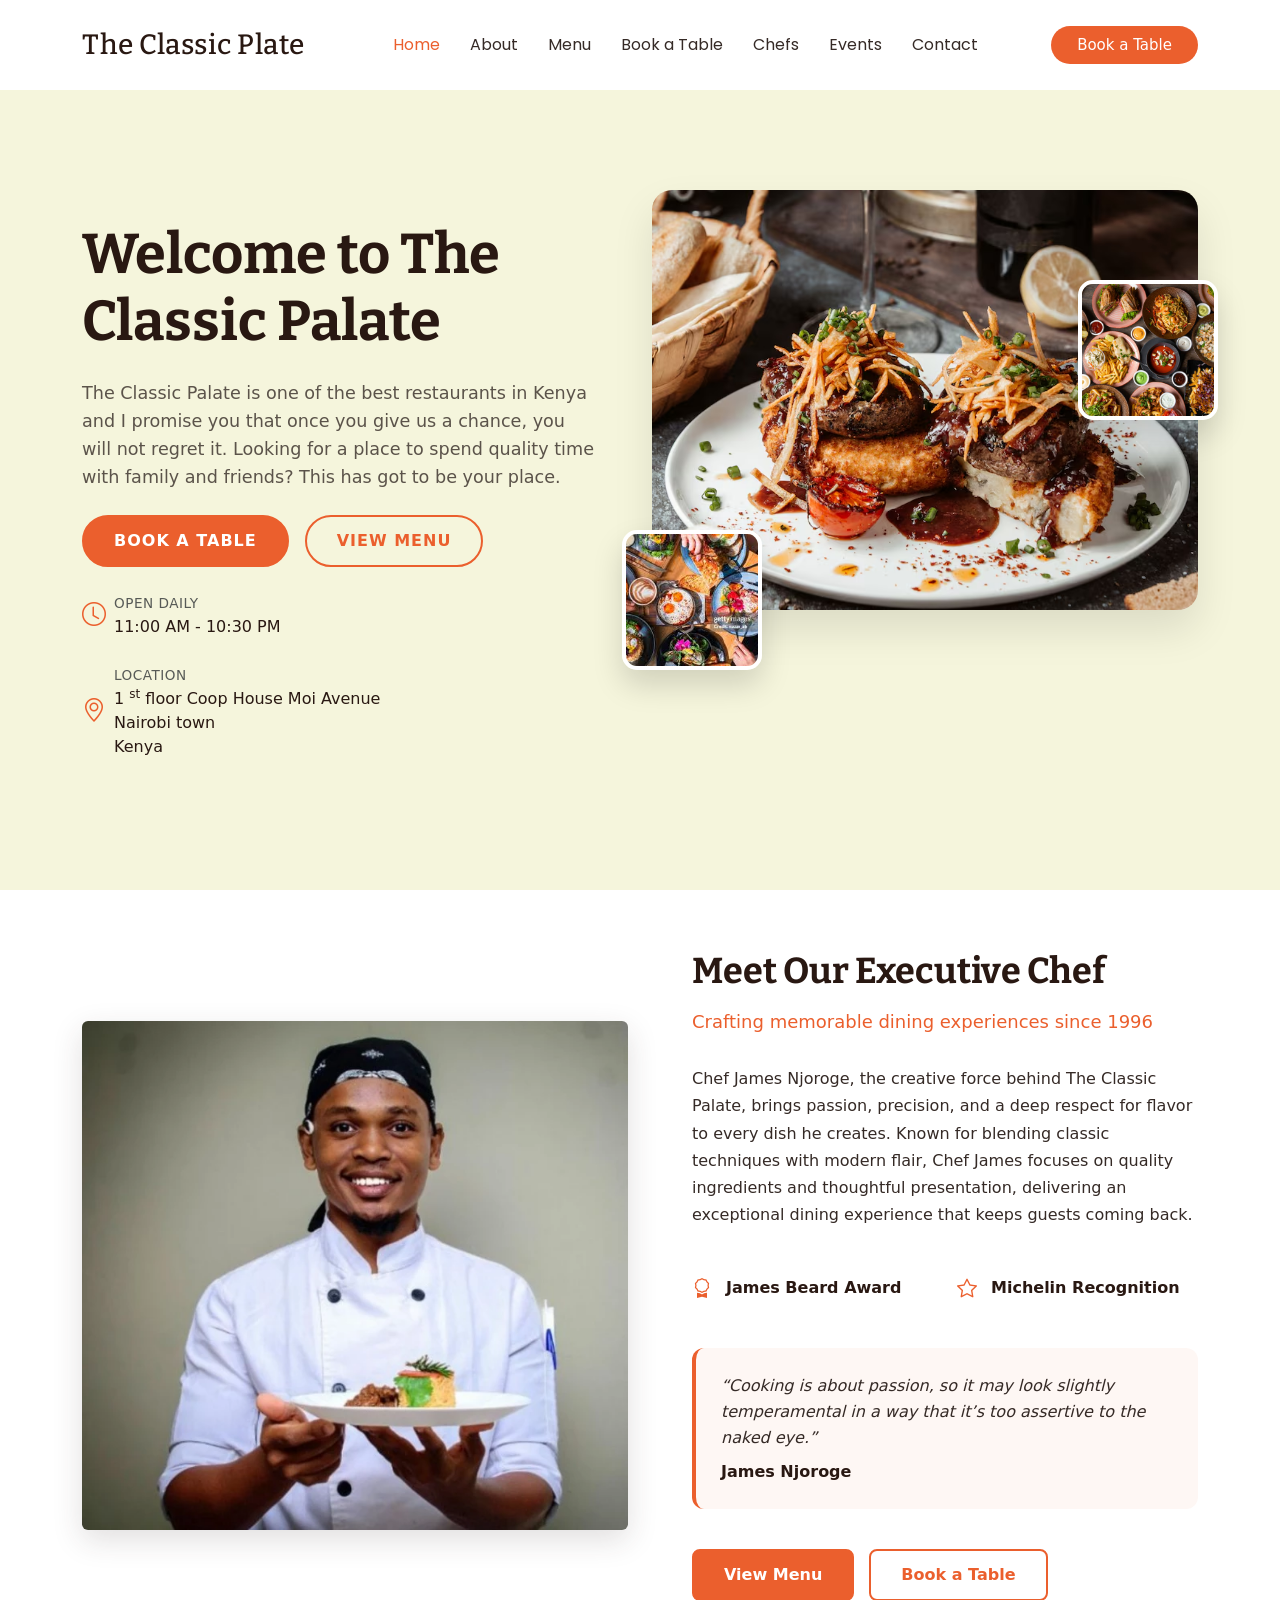
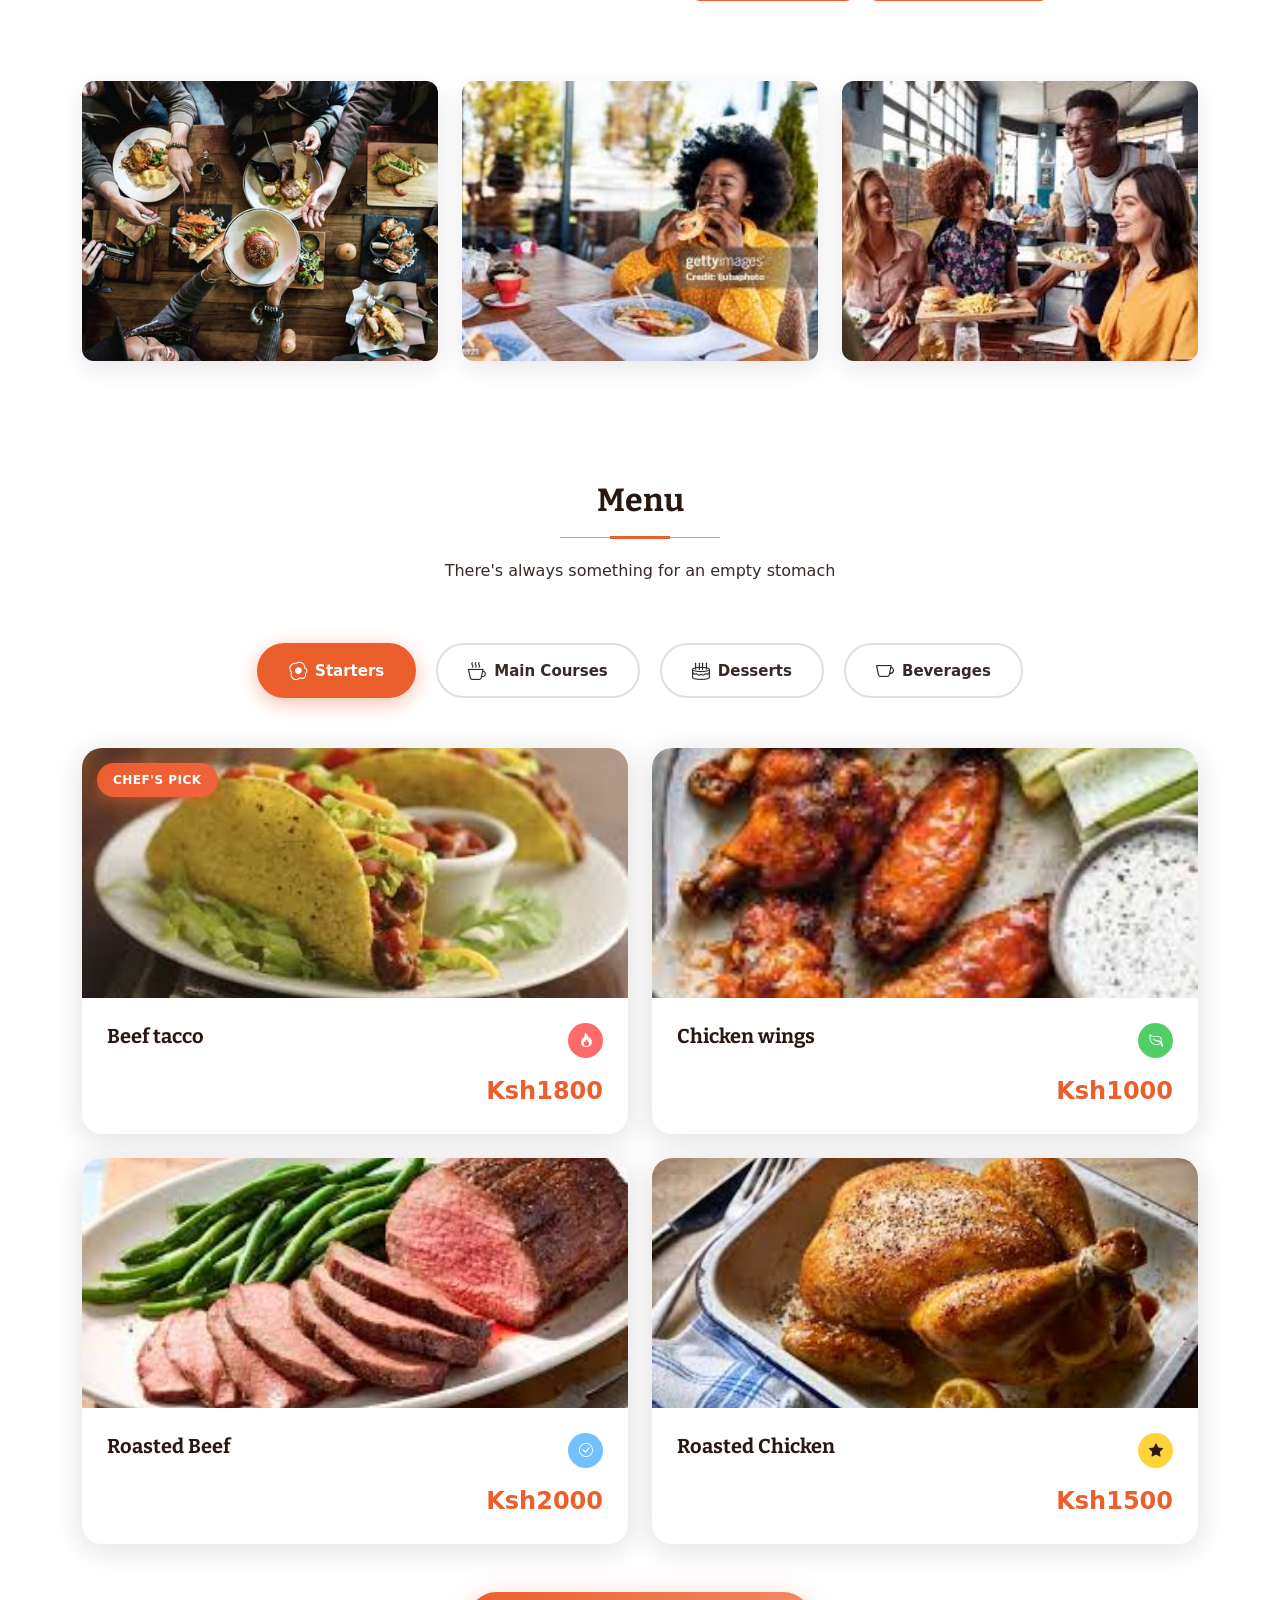
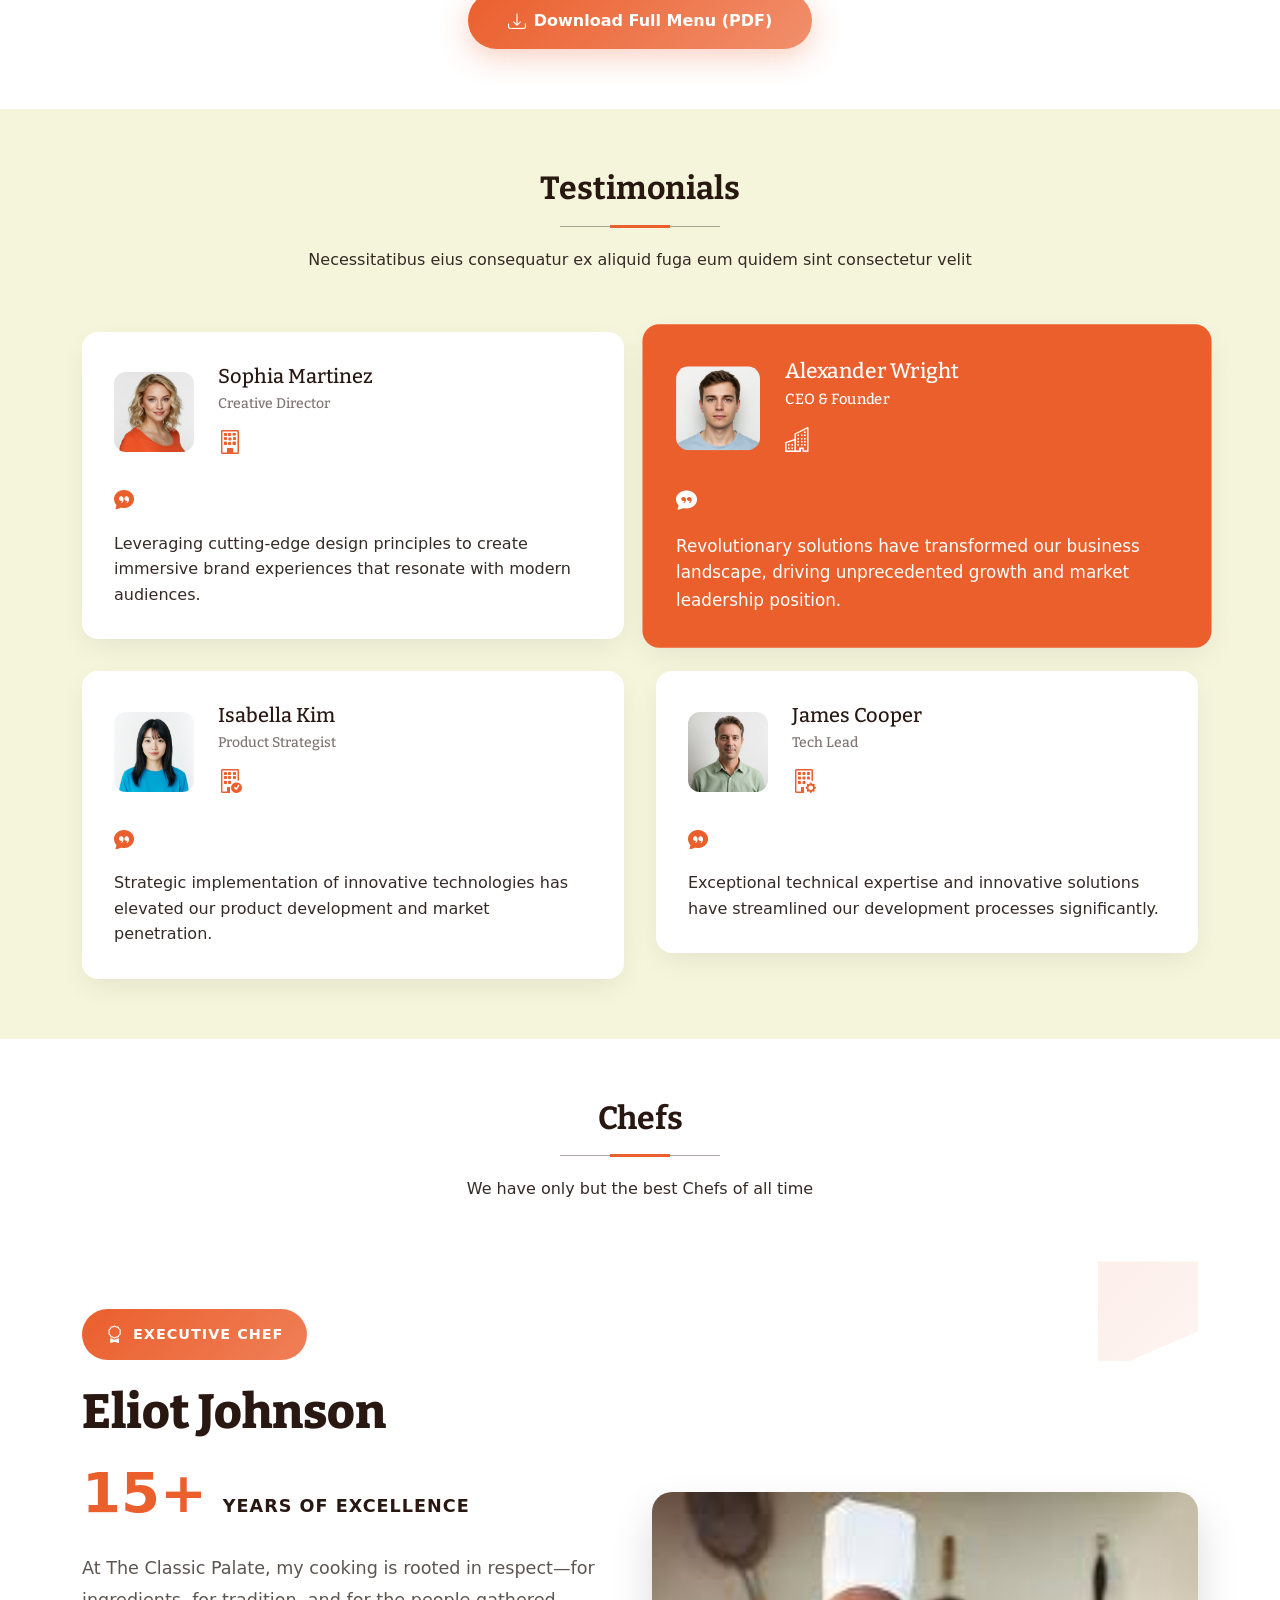
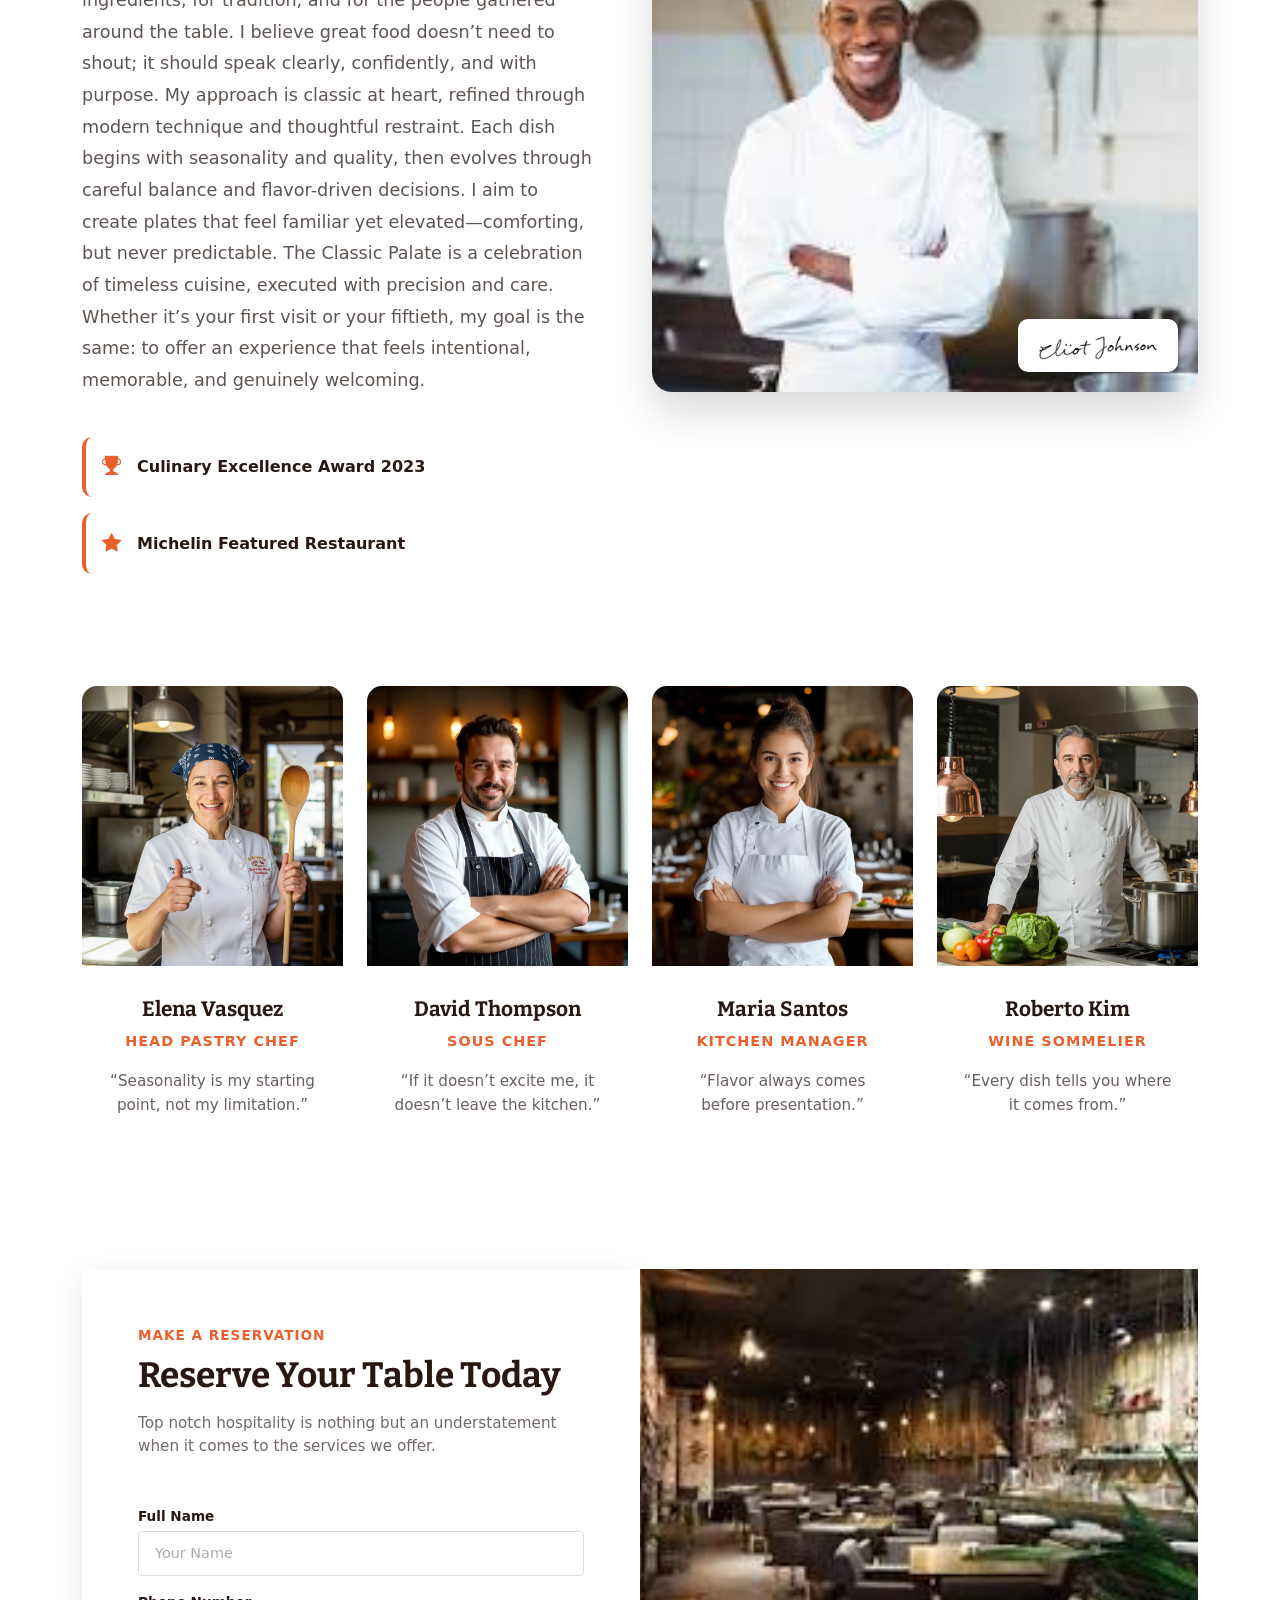
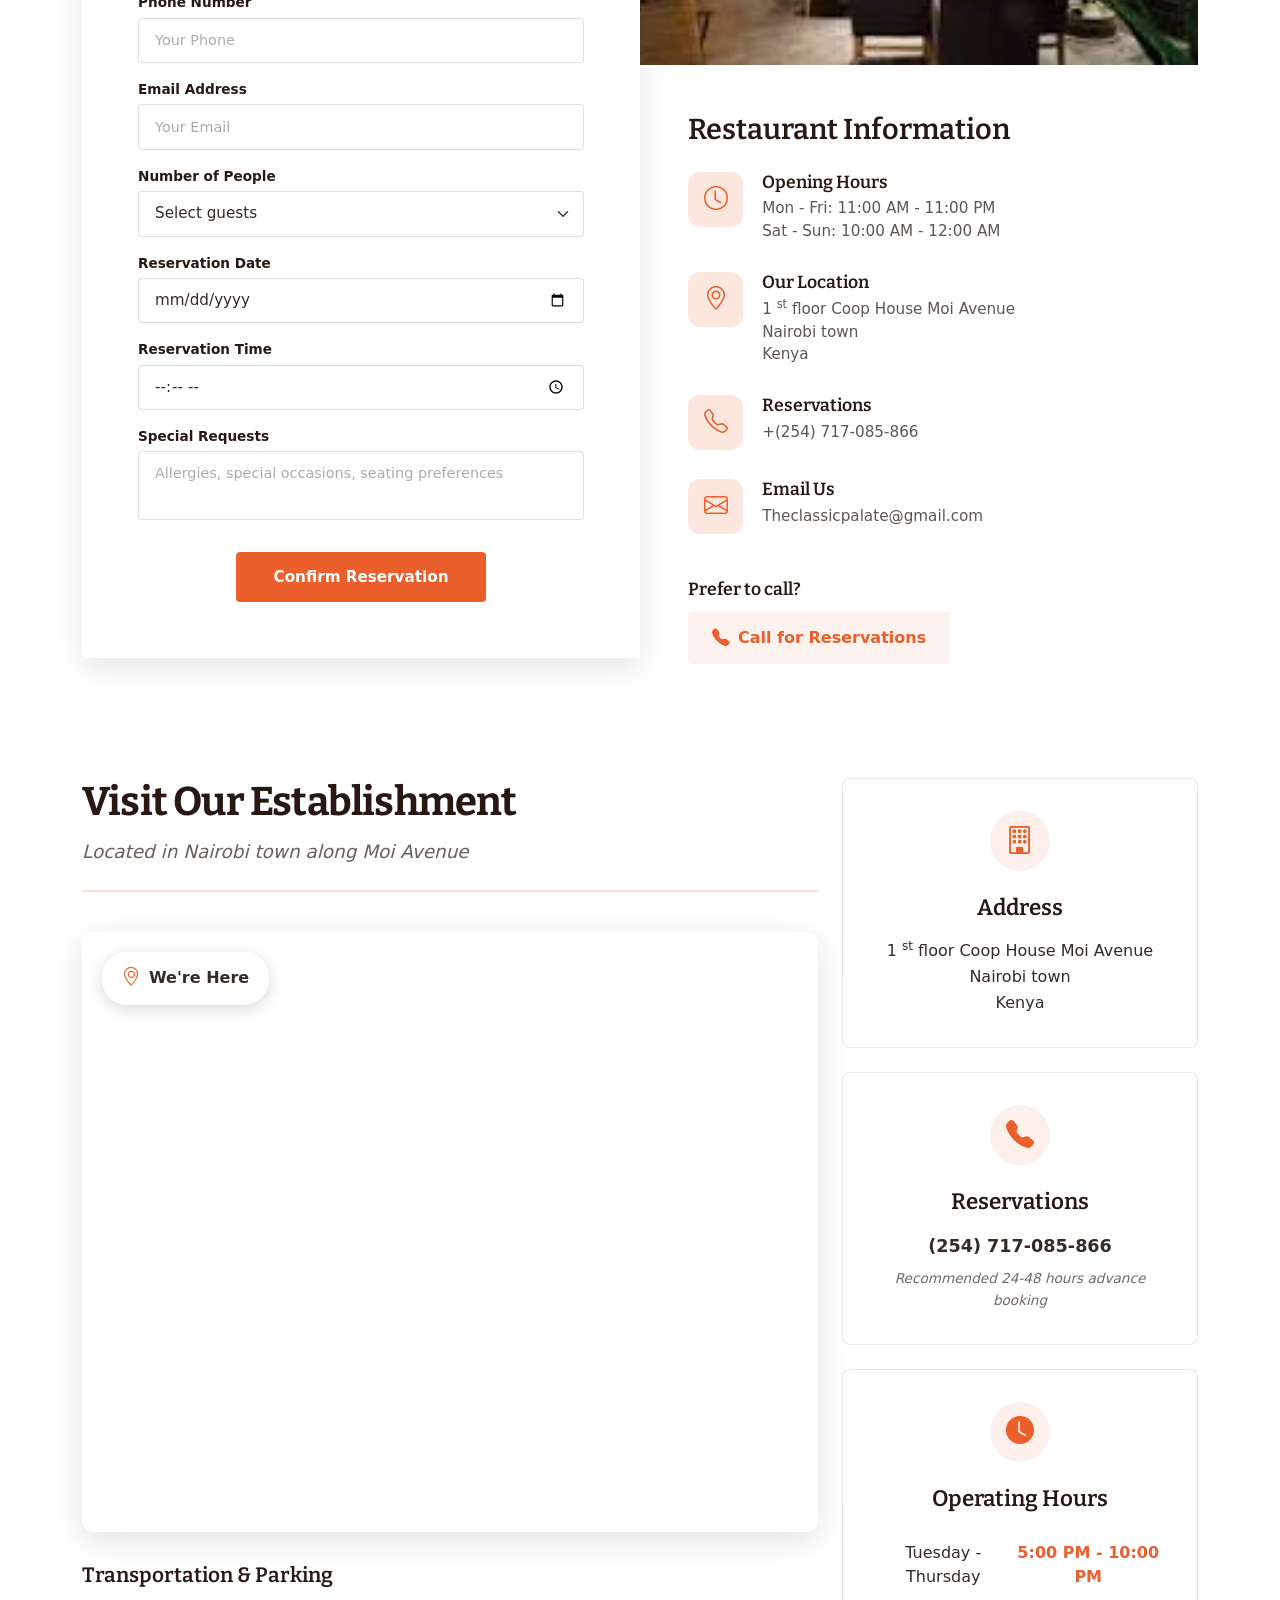
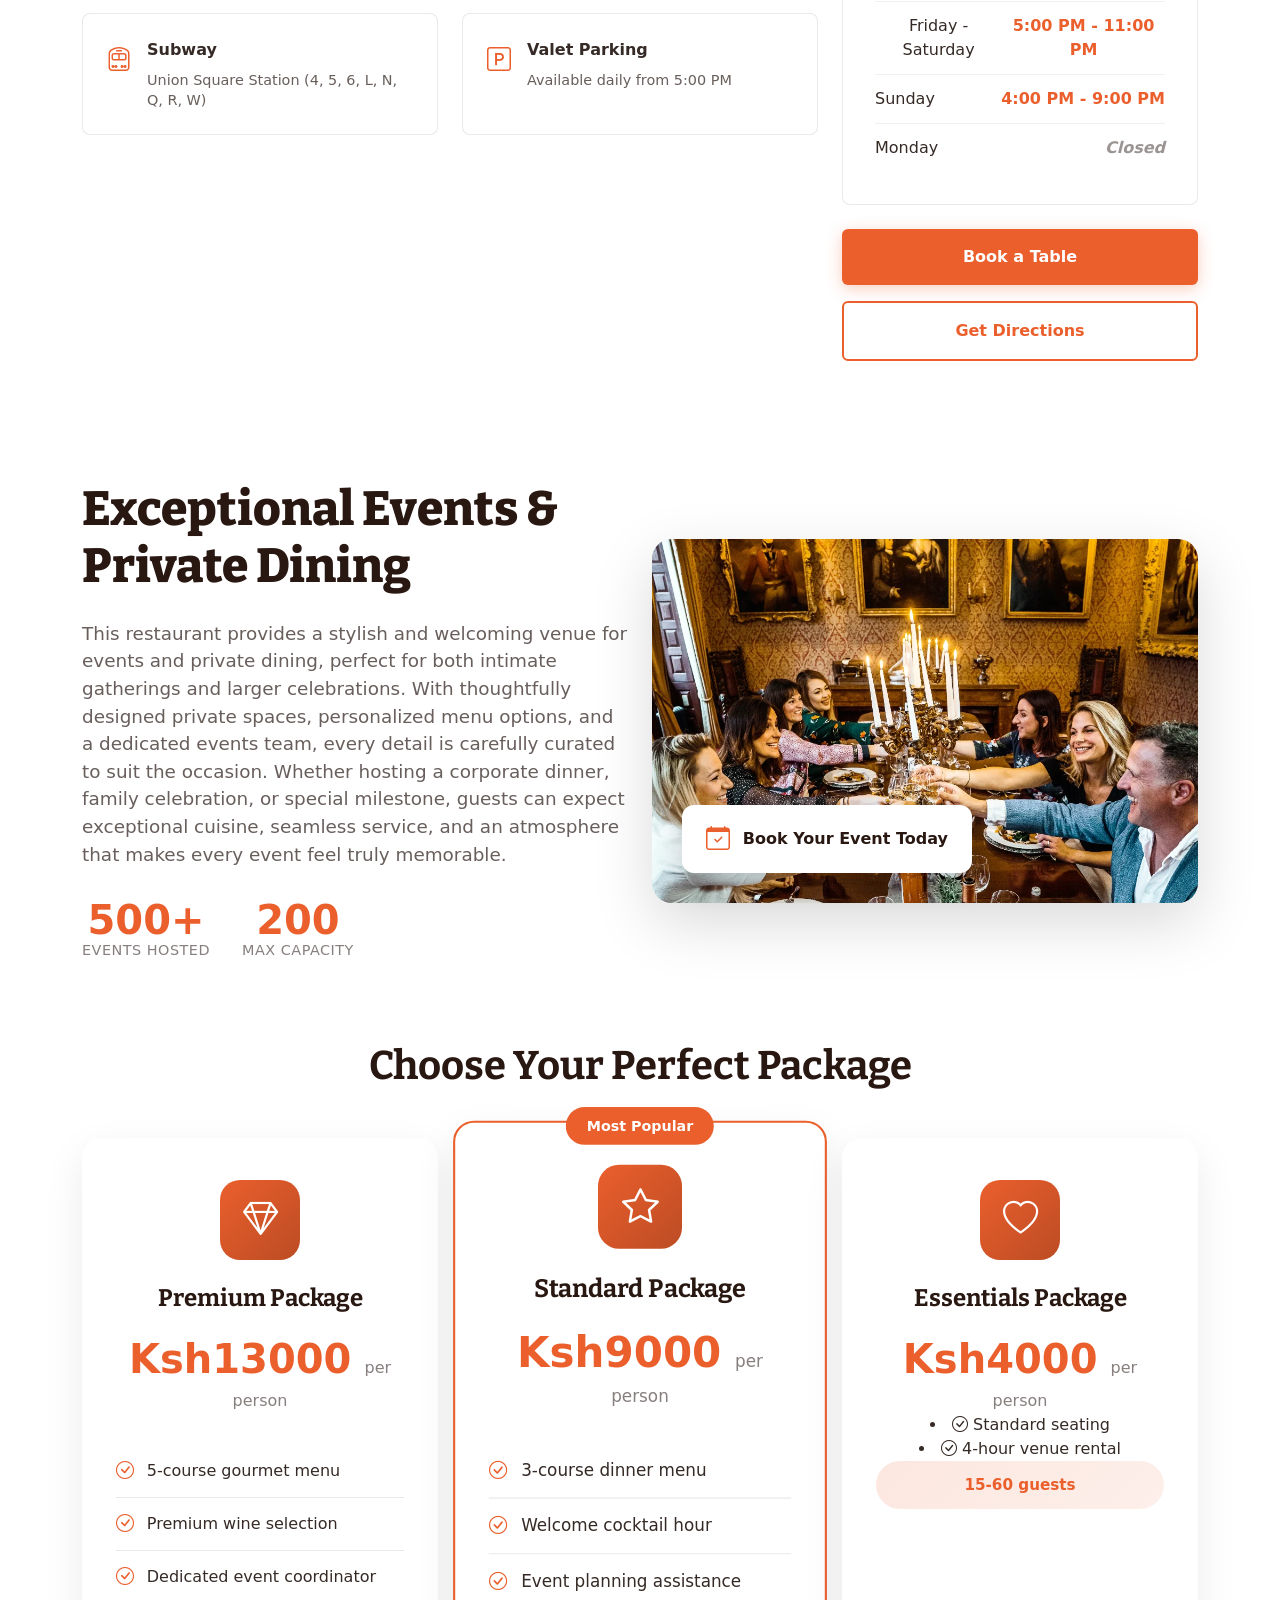
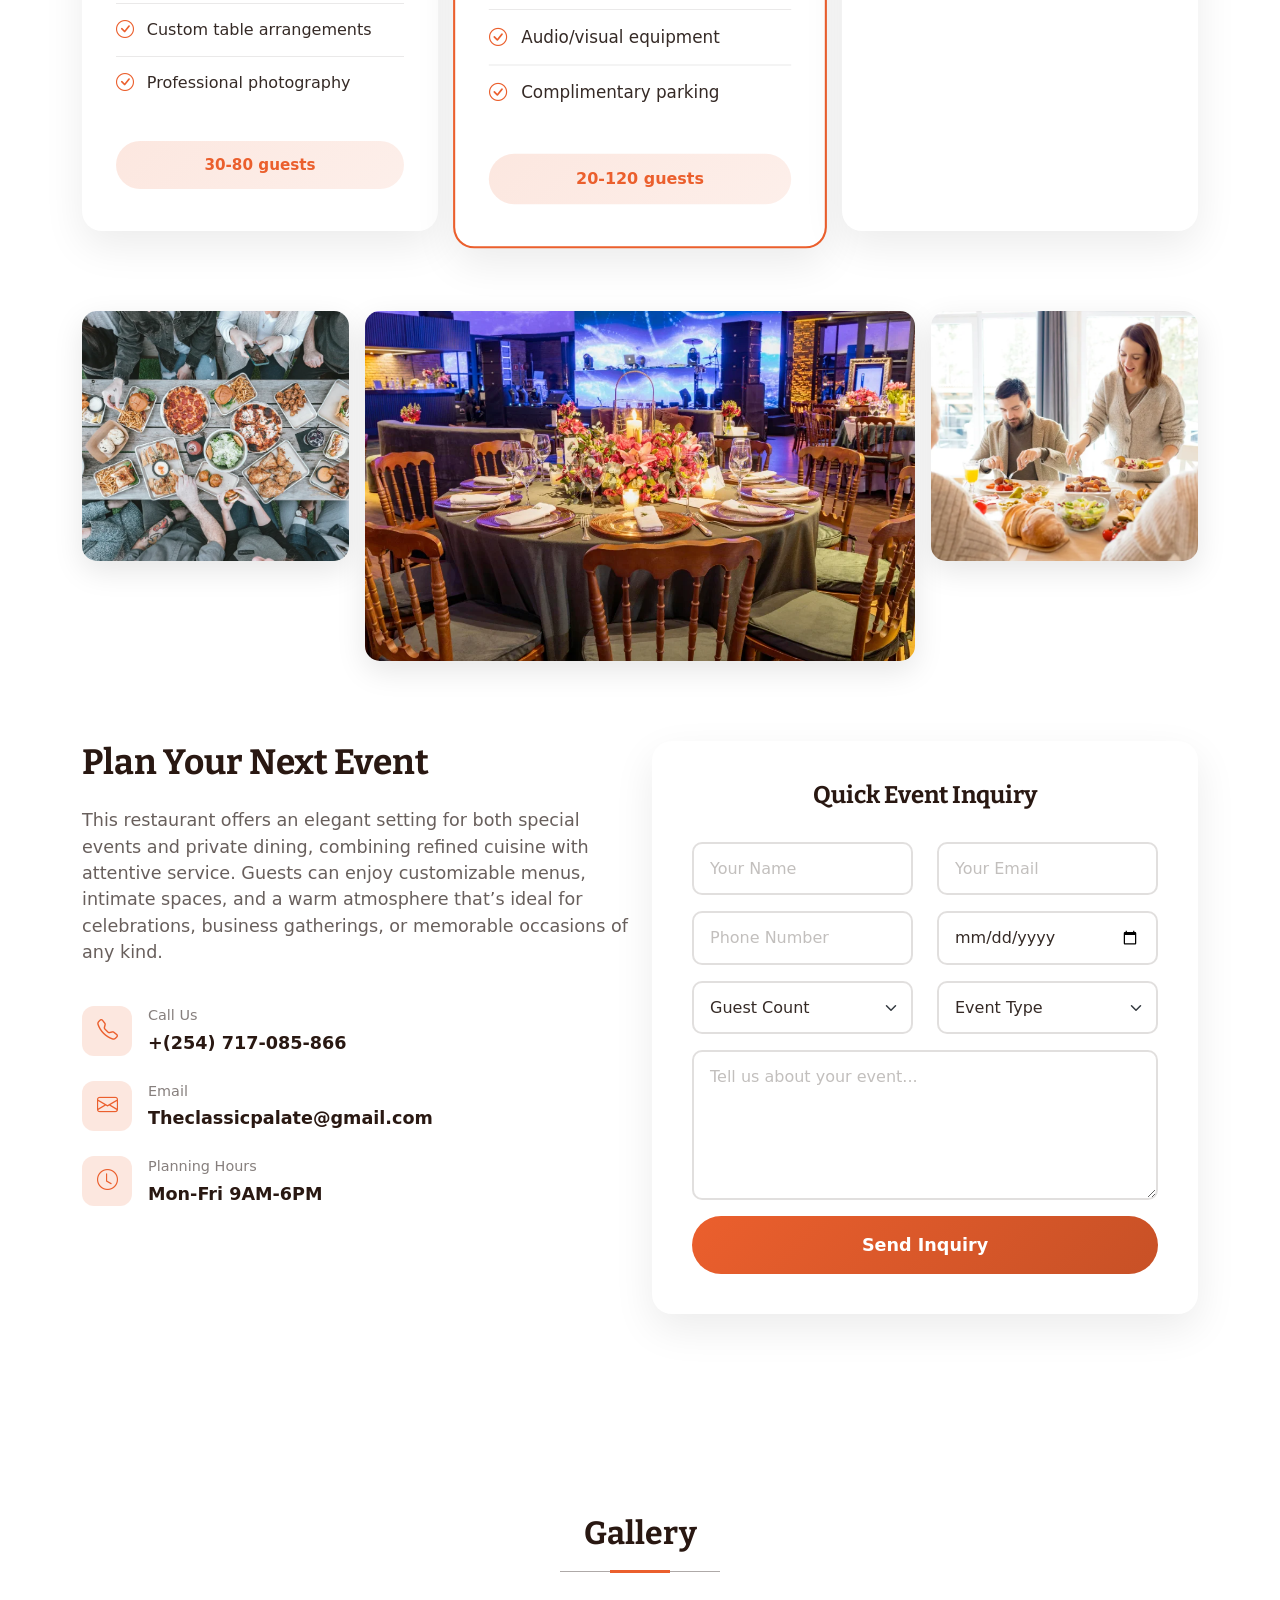
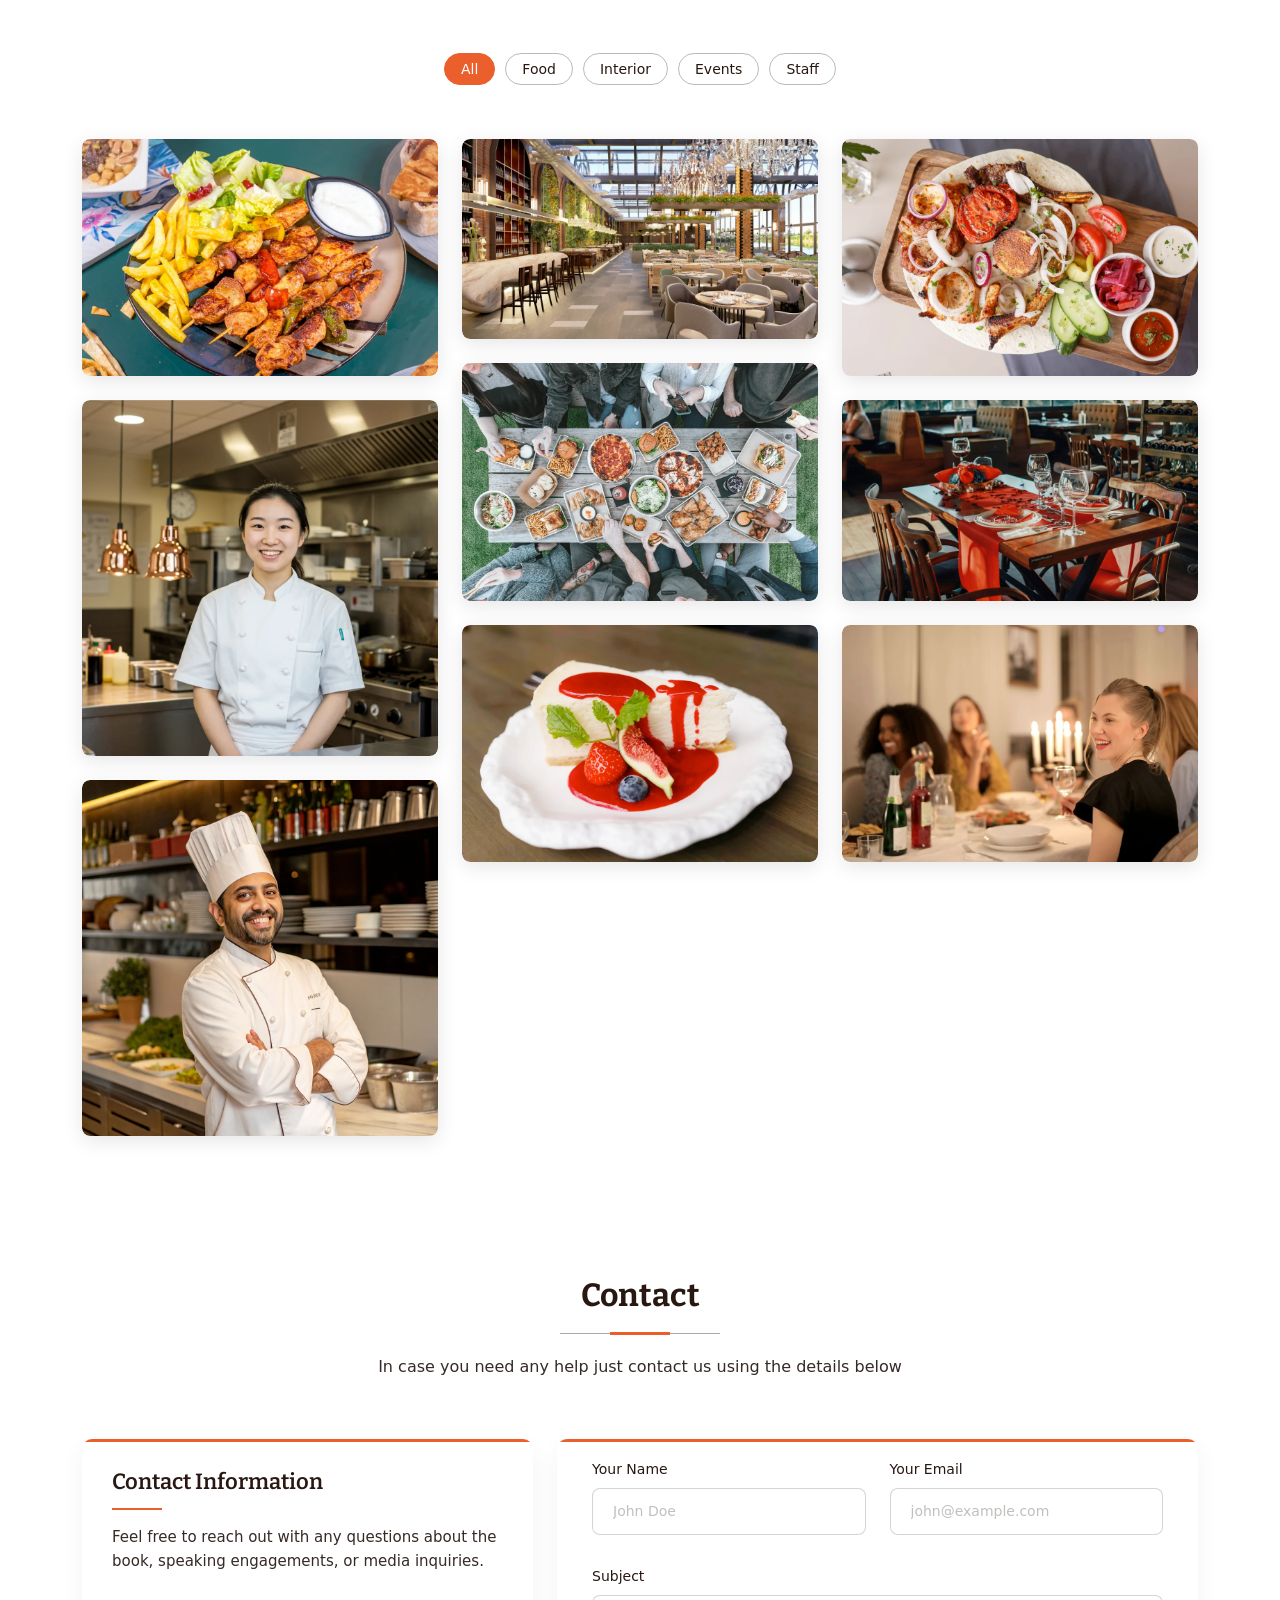
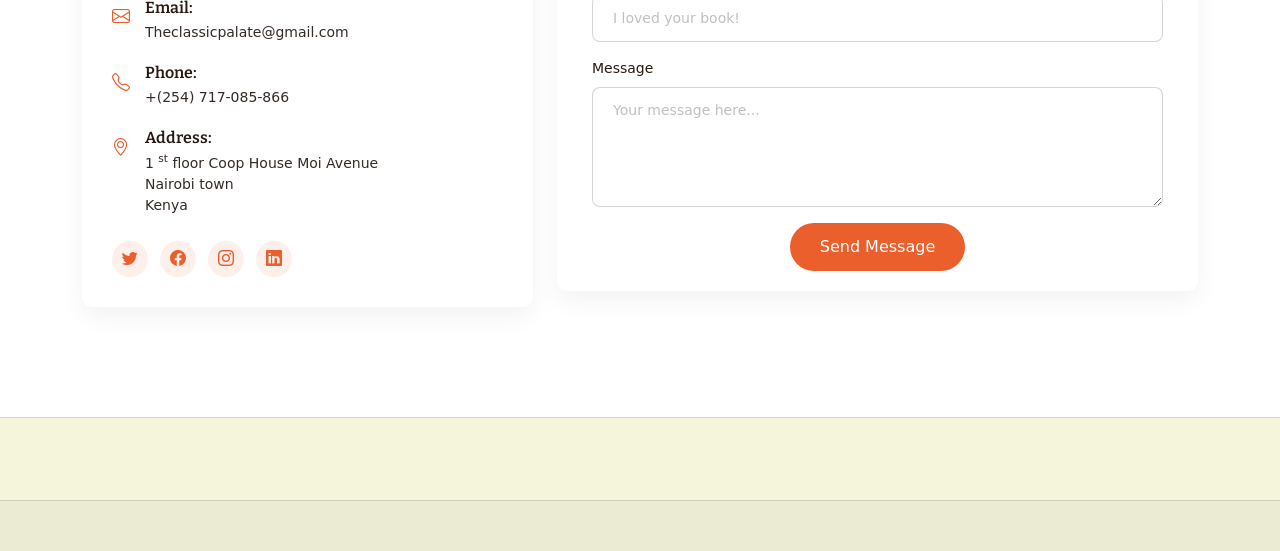
==== commit 4c795c51: "first commit" ====
--- a/Savora/index.html
+++ b/Savora/index.html
@@ -77,7 +77,7 @@
             <div class="col-lg-6" data-aos="fade-right" data-aos-delay="200">
               <div class="content">
                 <h1 class="hero-title mb-4">Welcome to The Classic Palate</h1>
-                <p class="hero-subtitle mb-4">The Classic Palate is one of the best restaurants in Kenya and I promise you that once you give us a chance, you will not regret it. Looking for a place to spend quqality time wuth family and friends? This has got to be your place.</p>
+                <p class="hero-subtitle mb-4">The Classic Palate is one of the best restaurants in Kenya and I promise you that once you give us a chance, you will not regret it. Looking for a place to spend quality time with family and friends? This has got to be your place.</p>
 
                 <div class="hero-actions d-flex flex-wrap gap-3 mb-4">
                   <a href="#book-a-table" class="btn btn-primary">Book a Table</a>
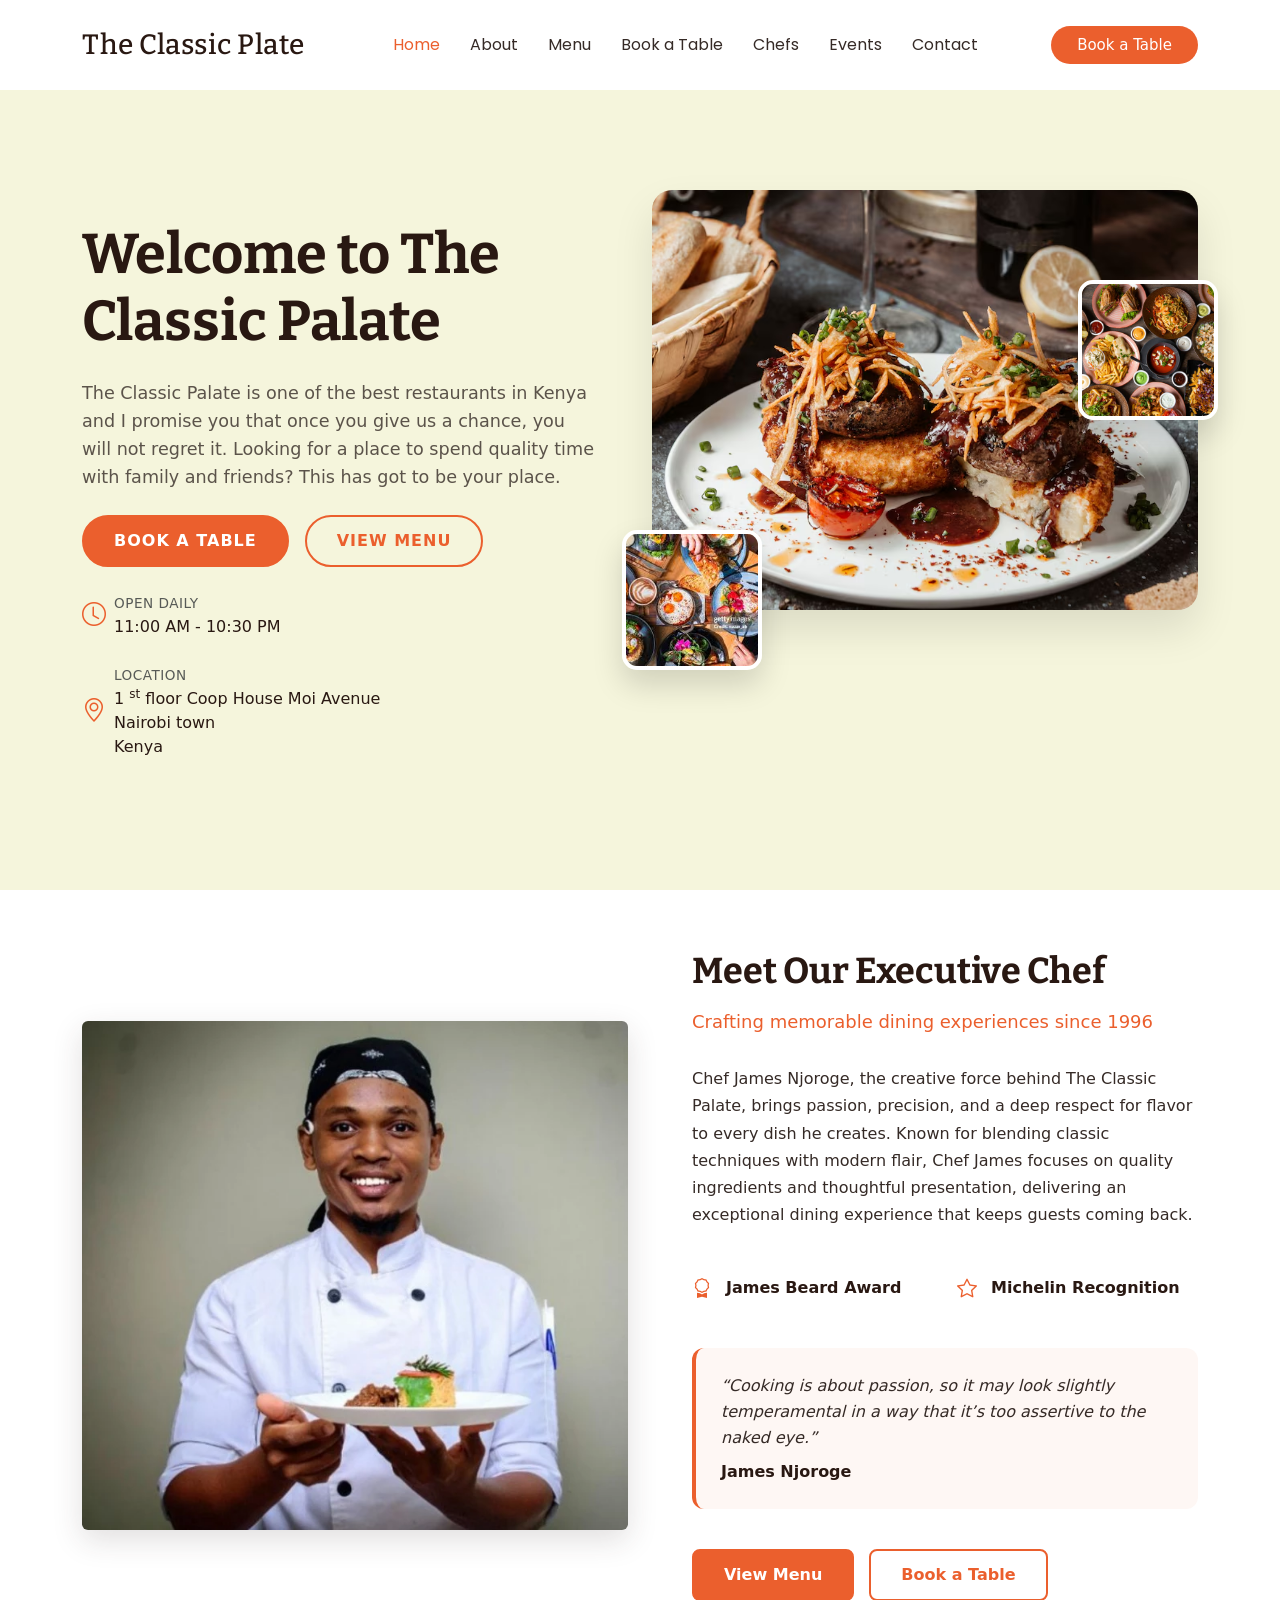
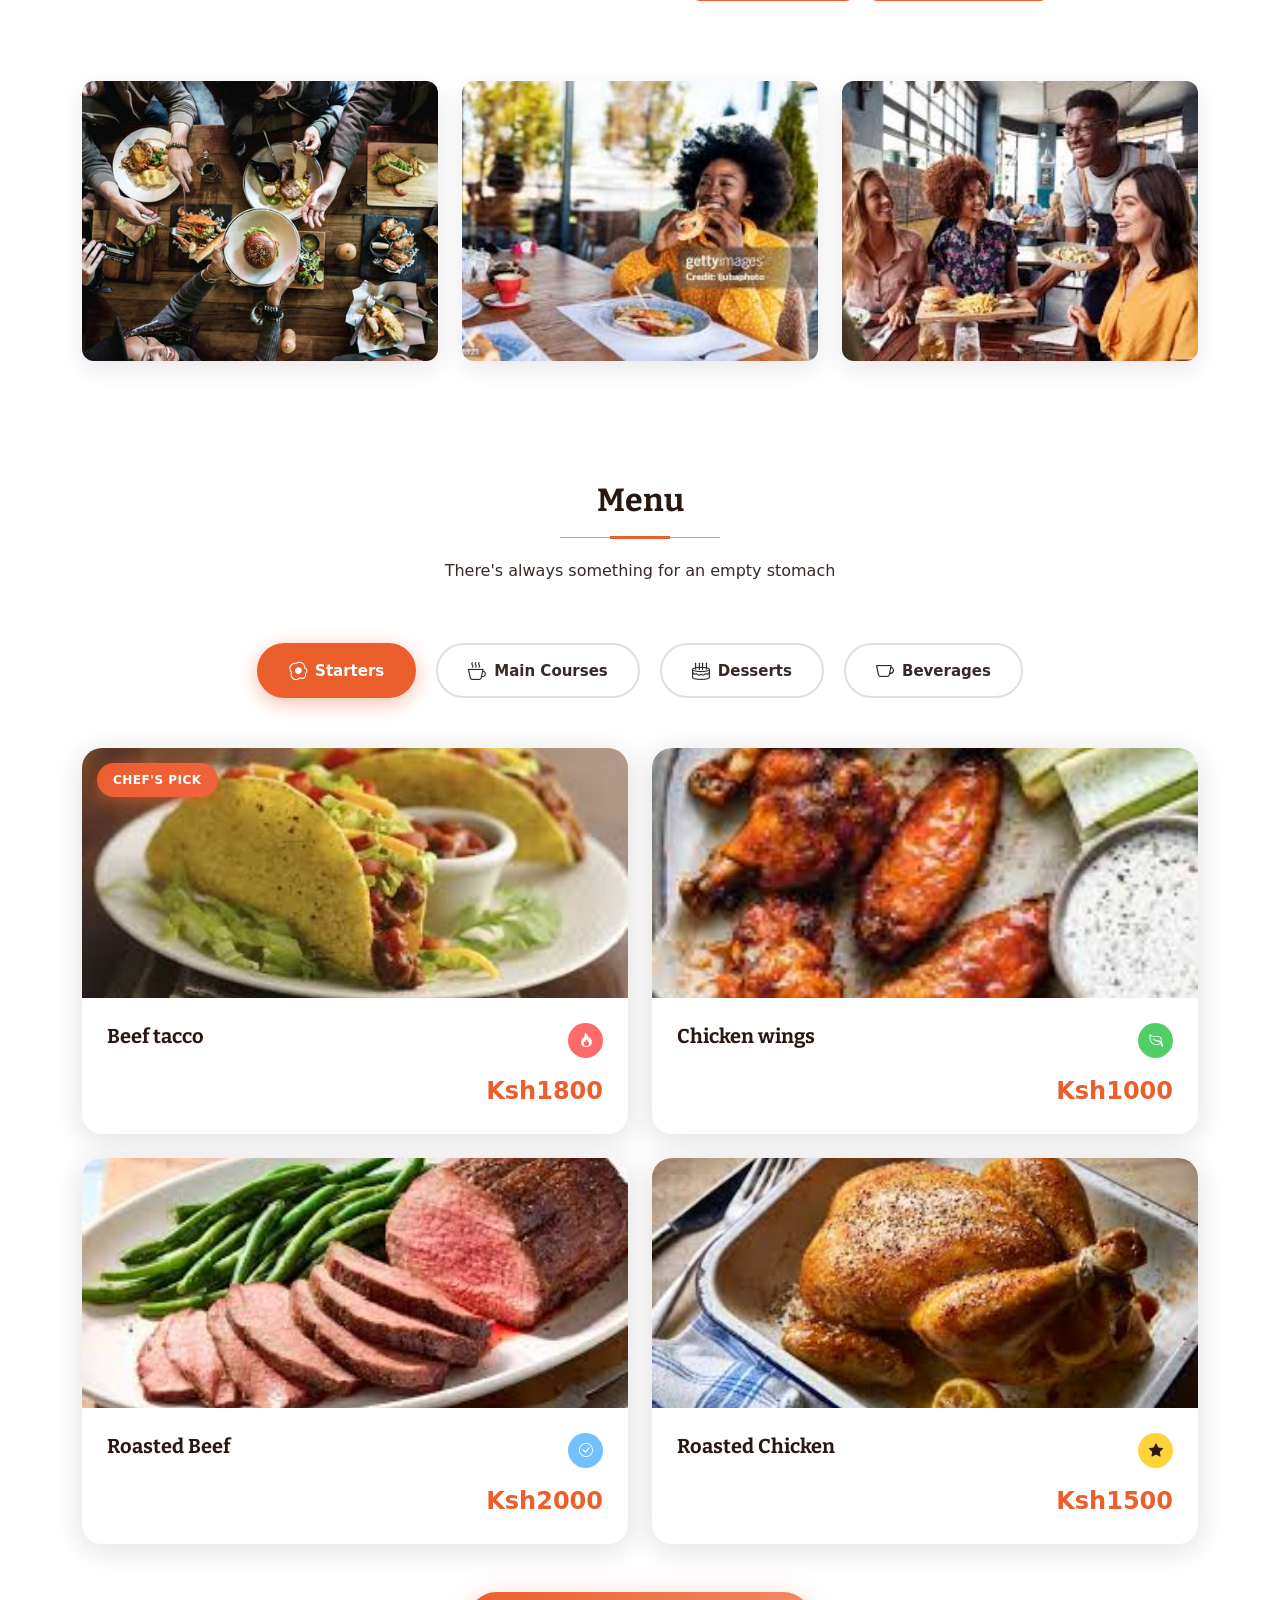
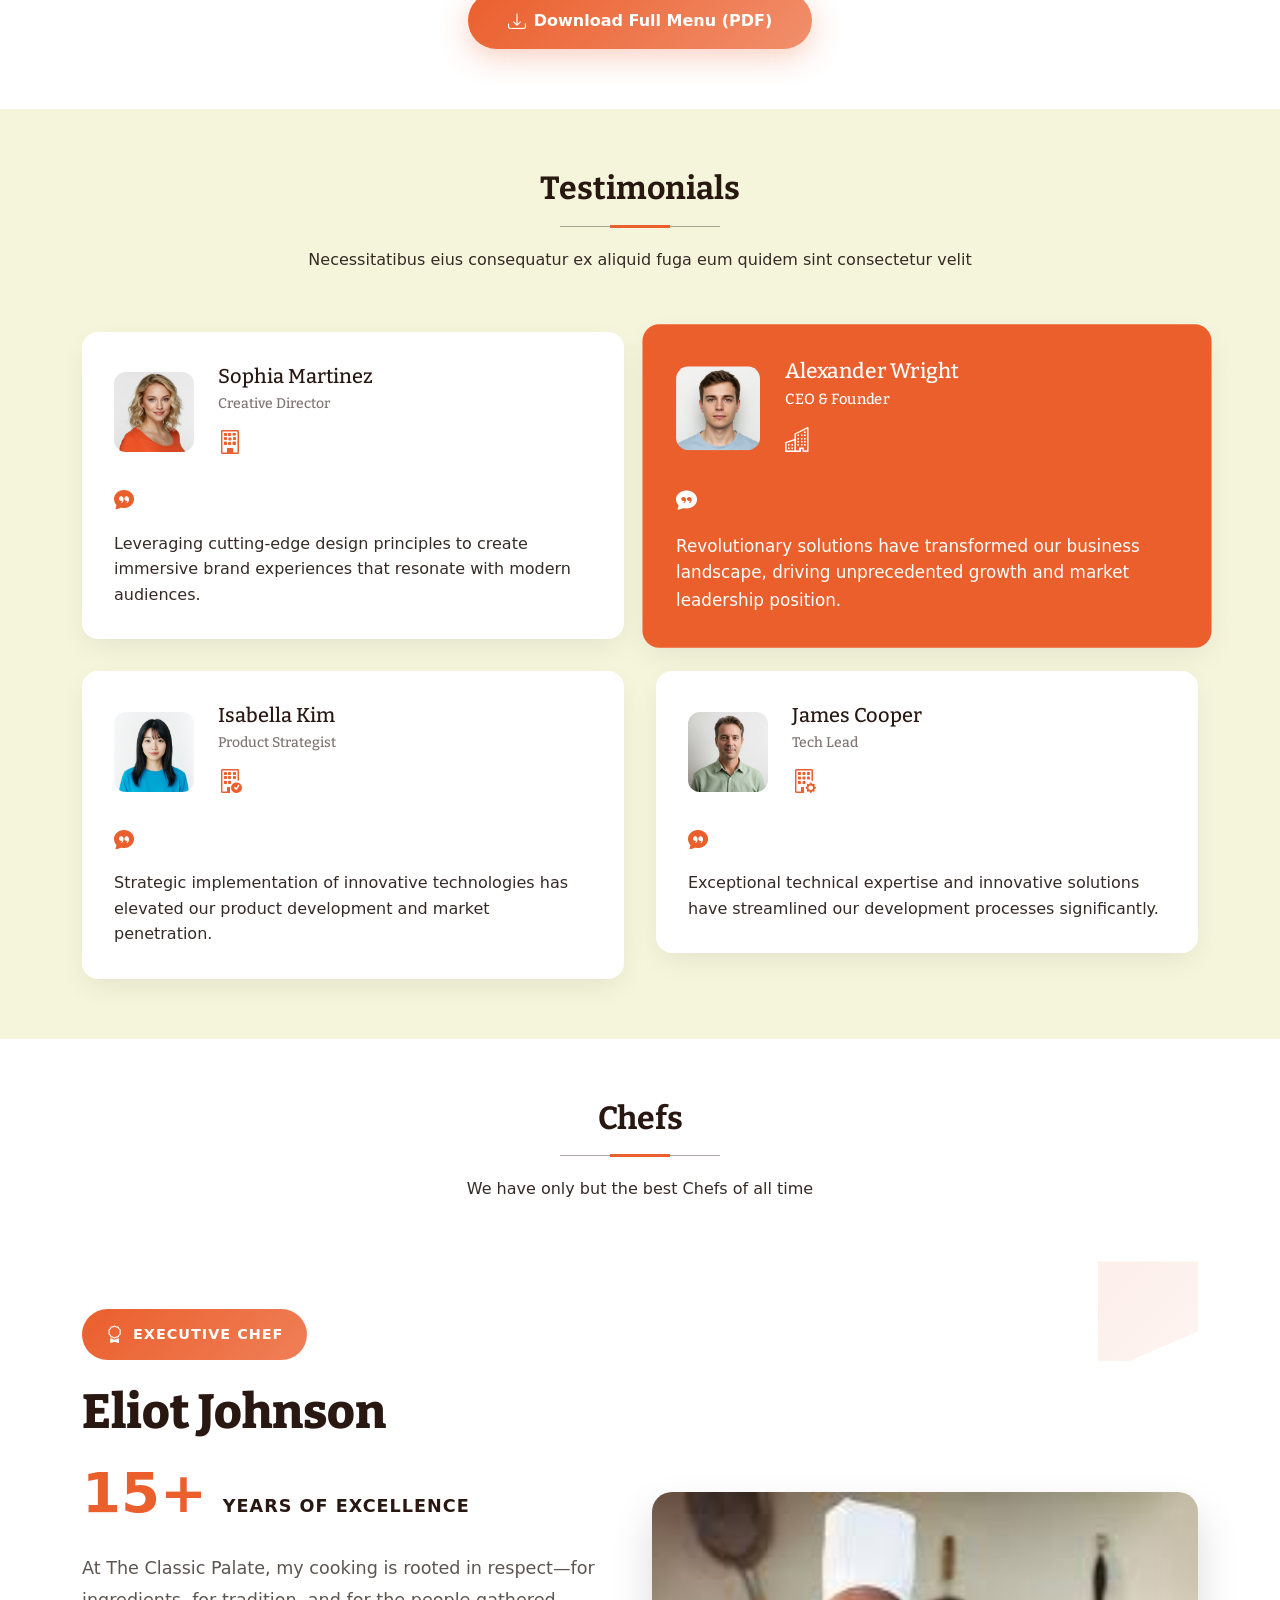
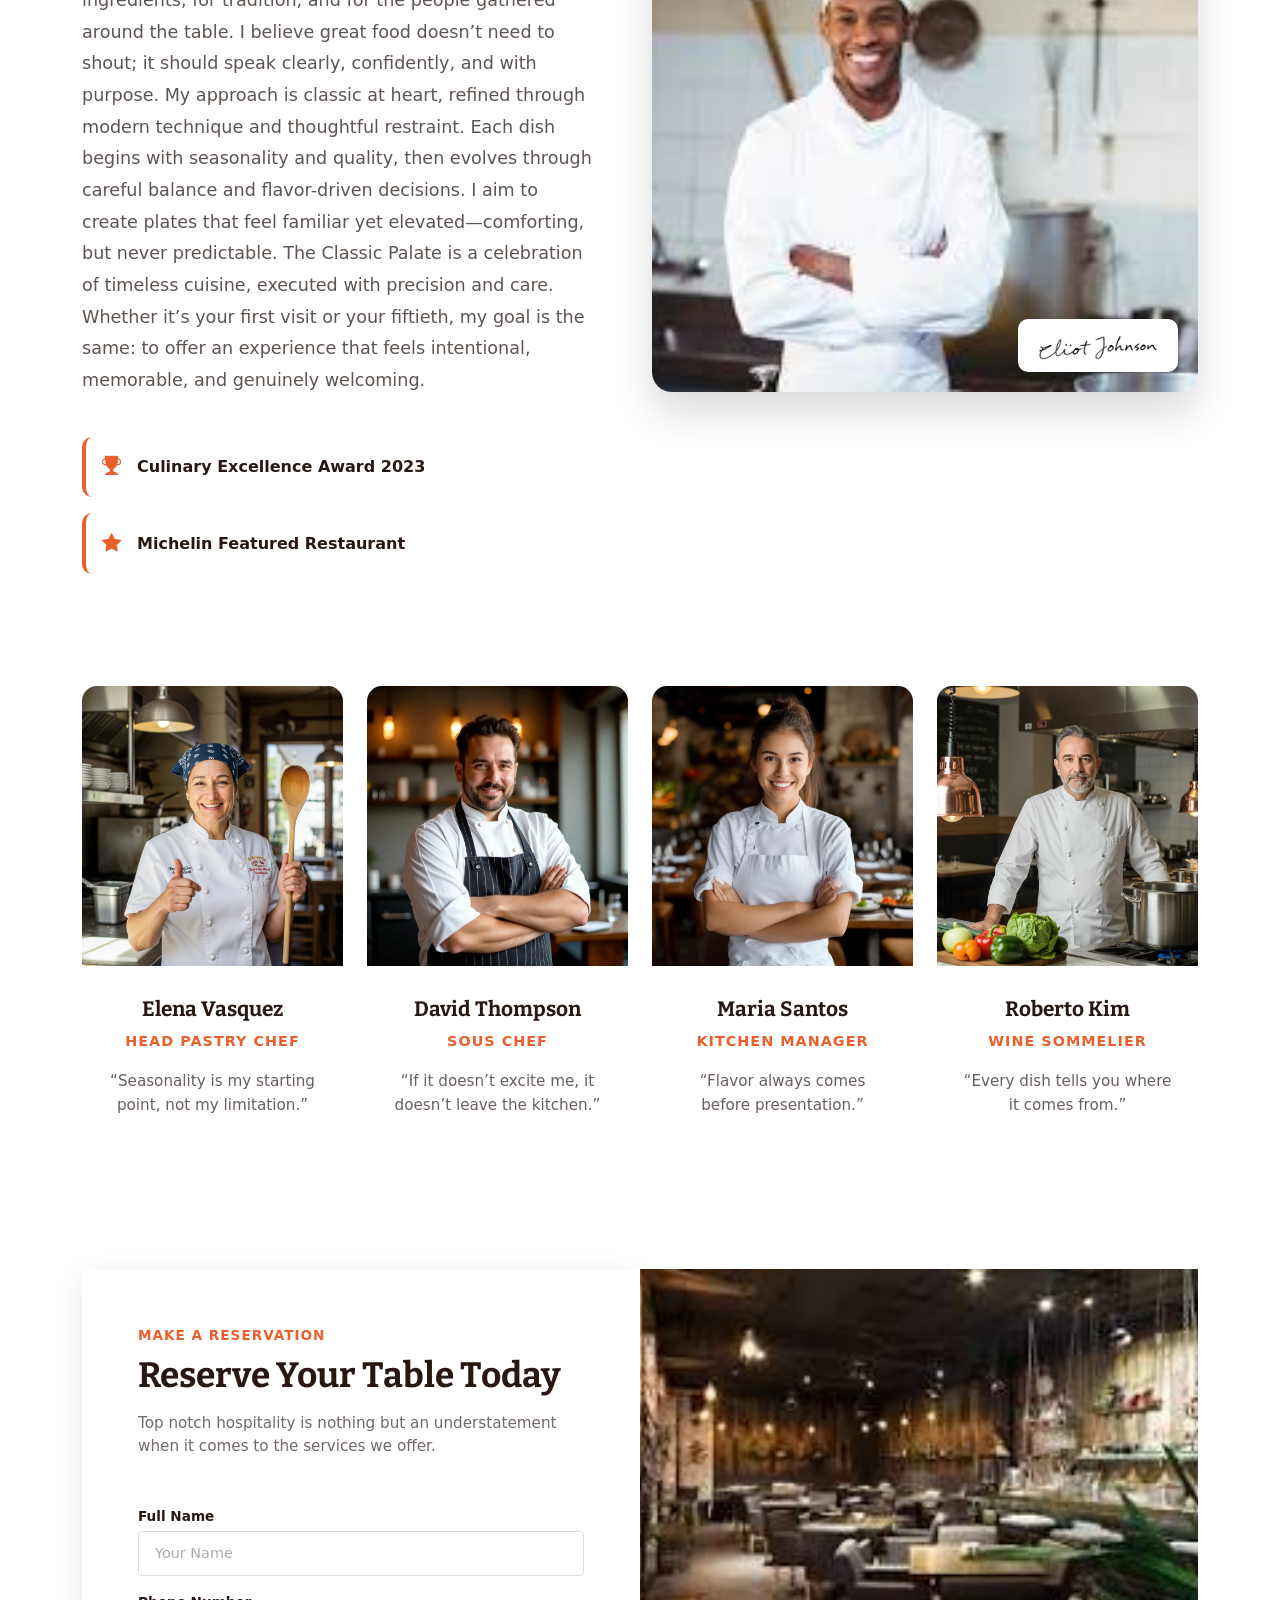
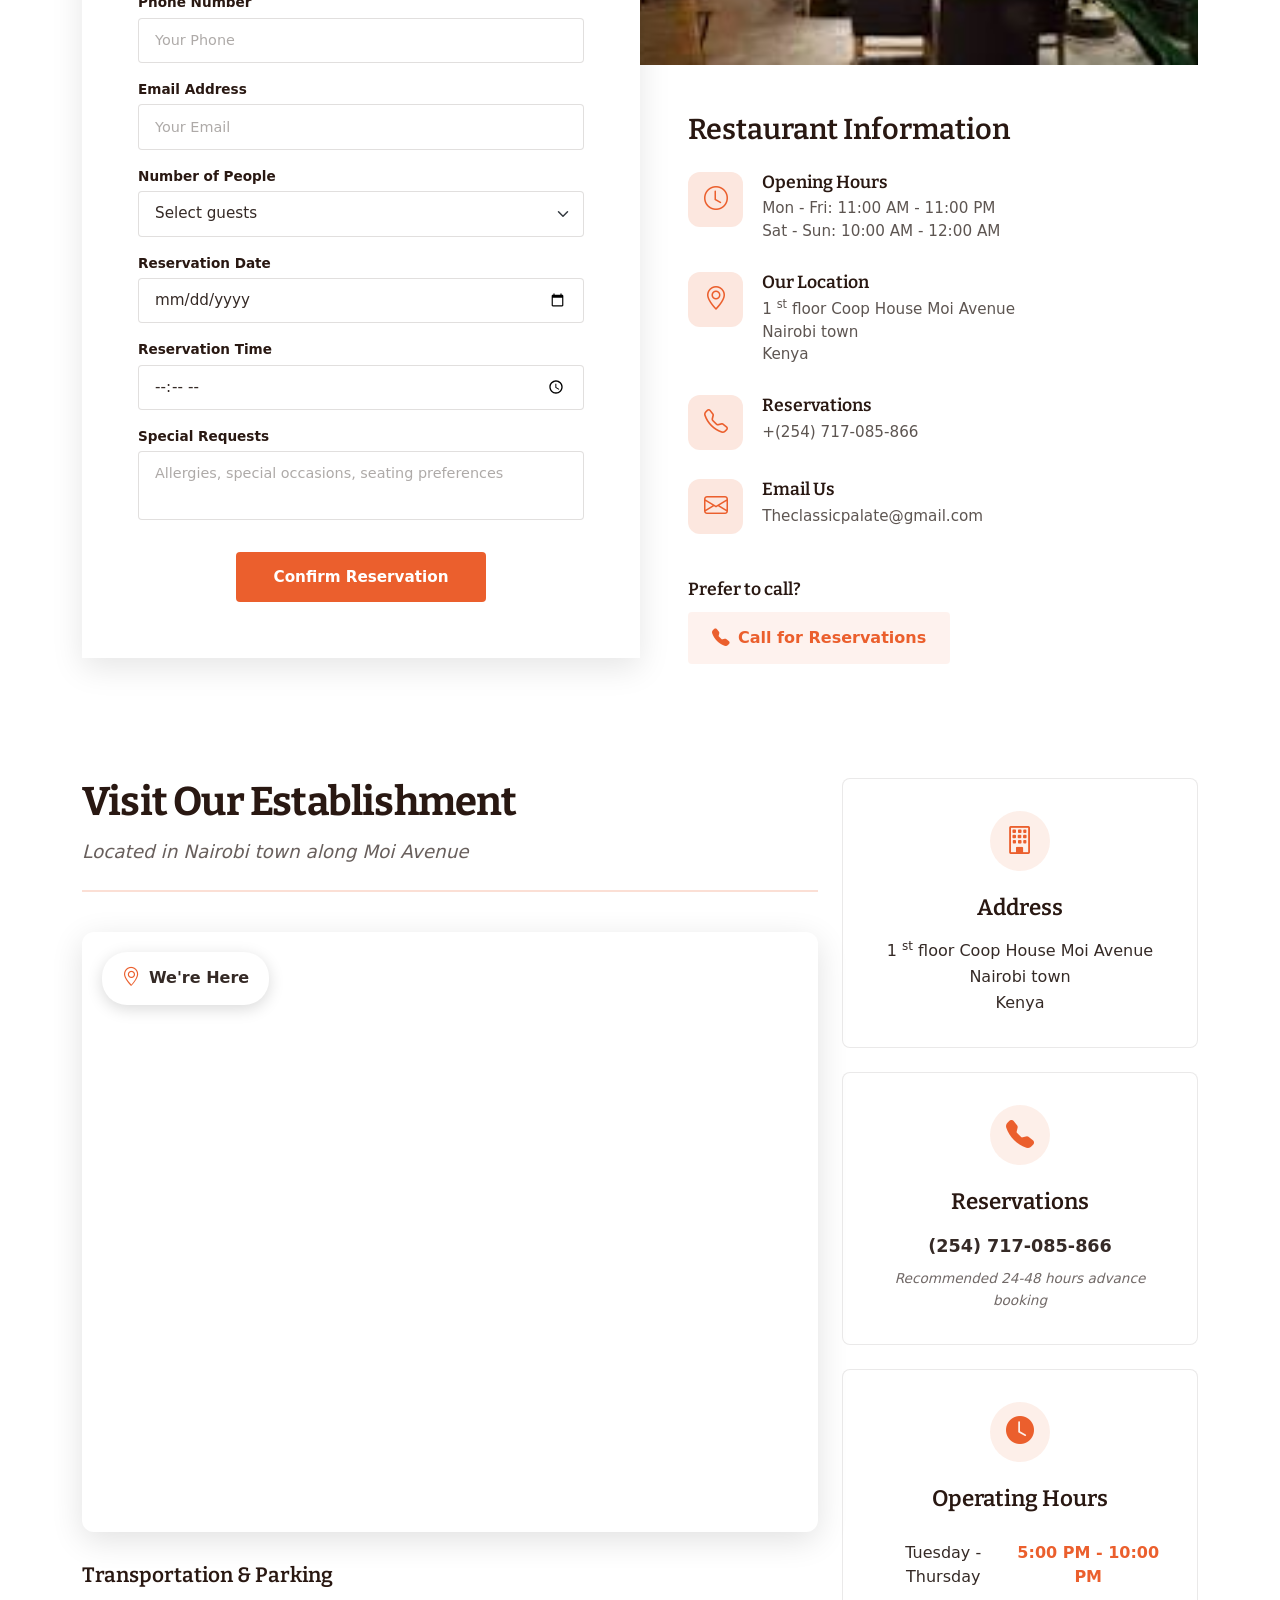
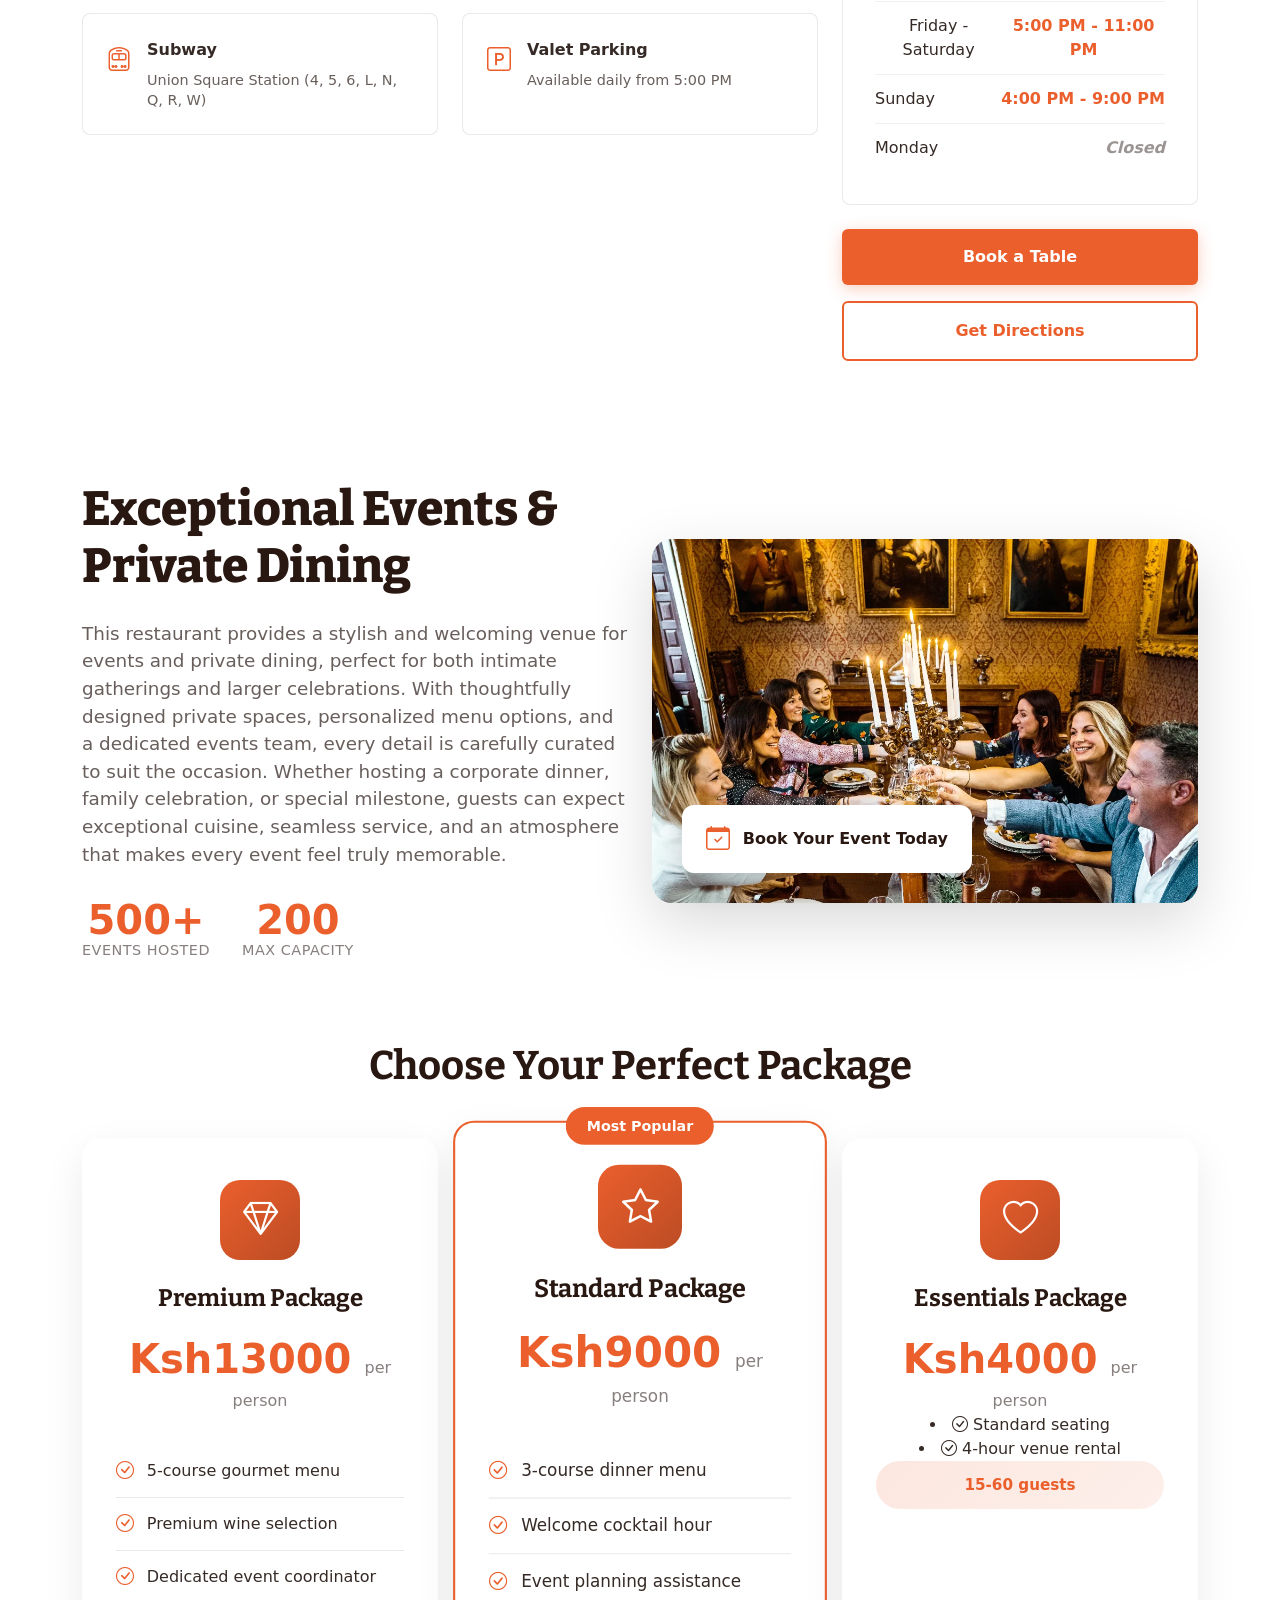
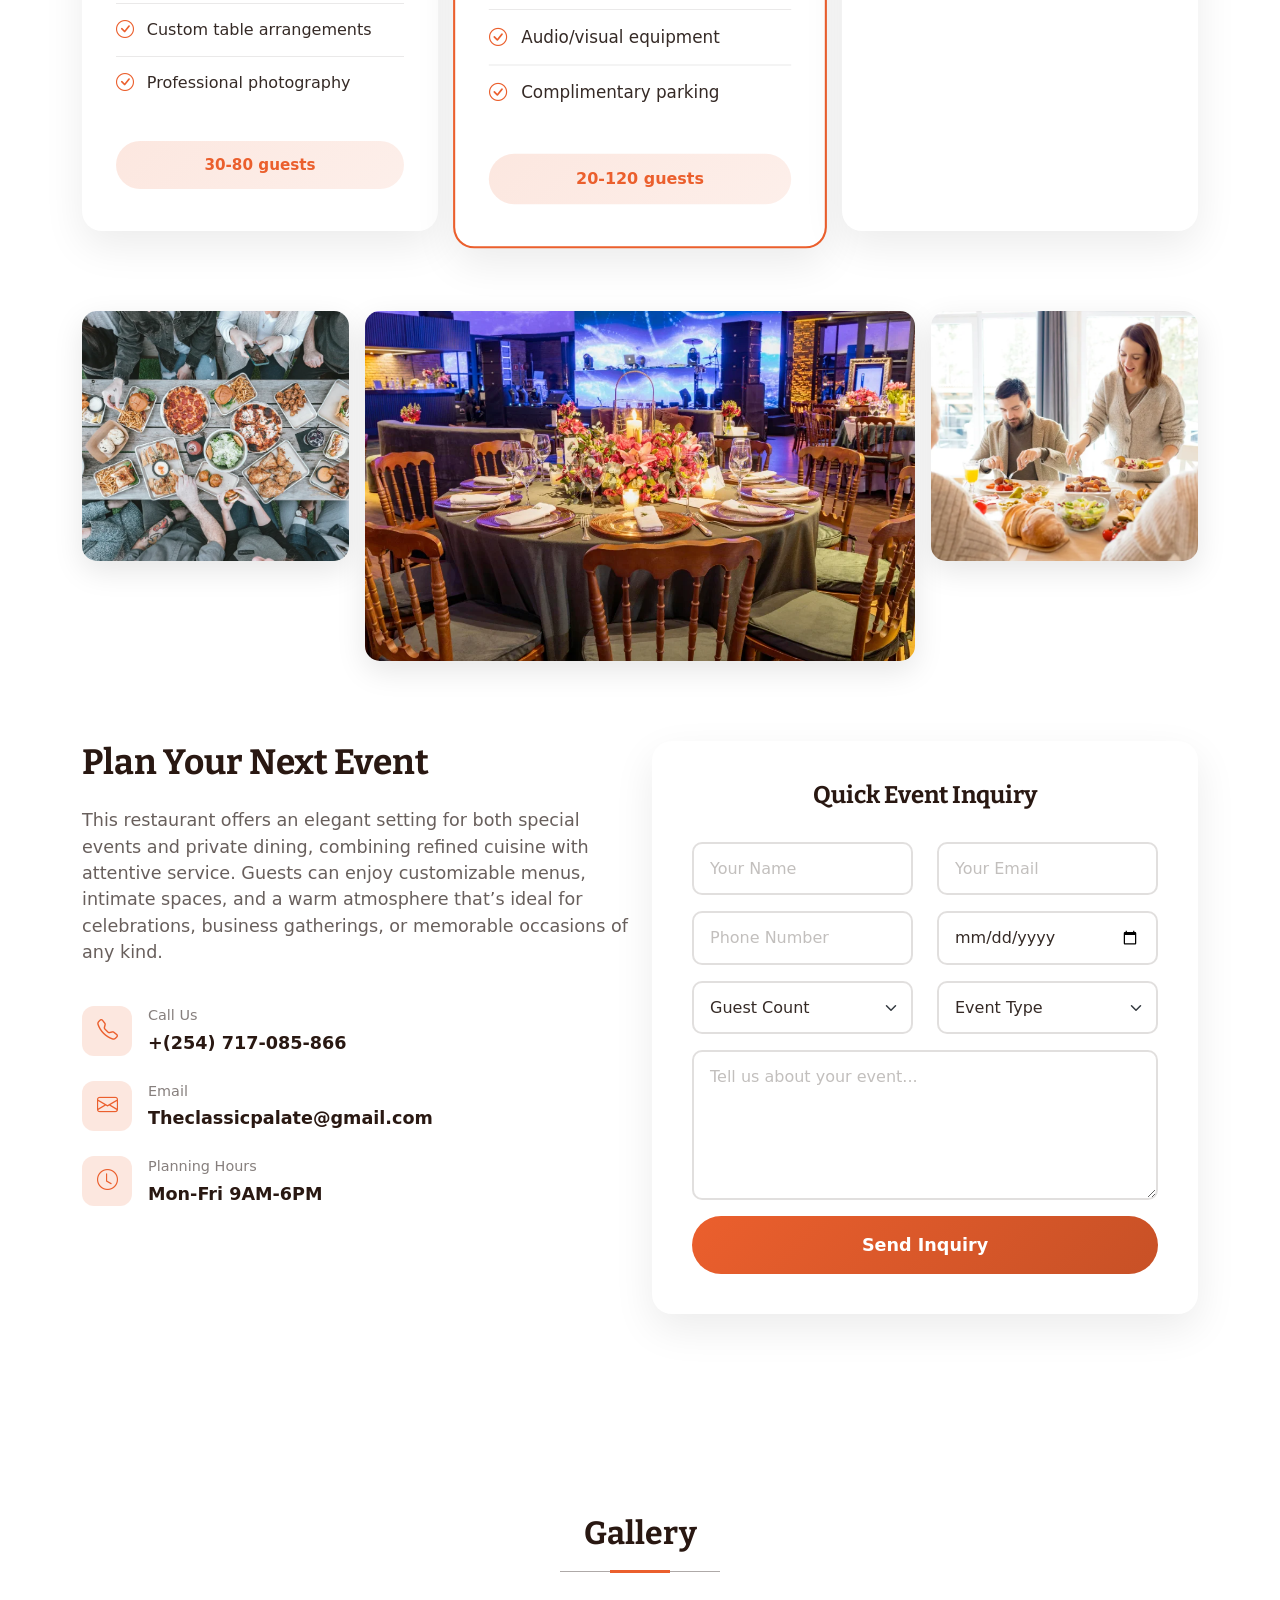
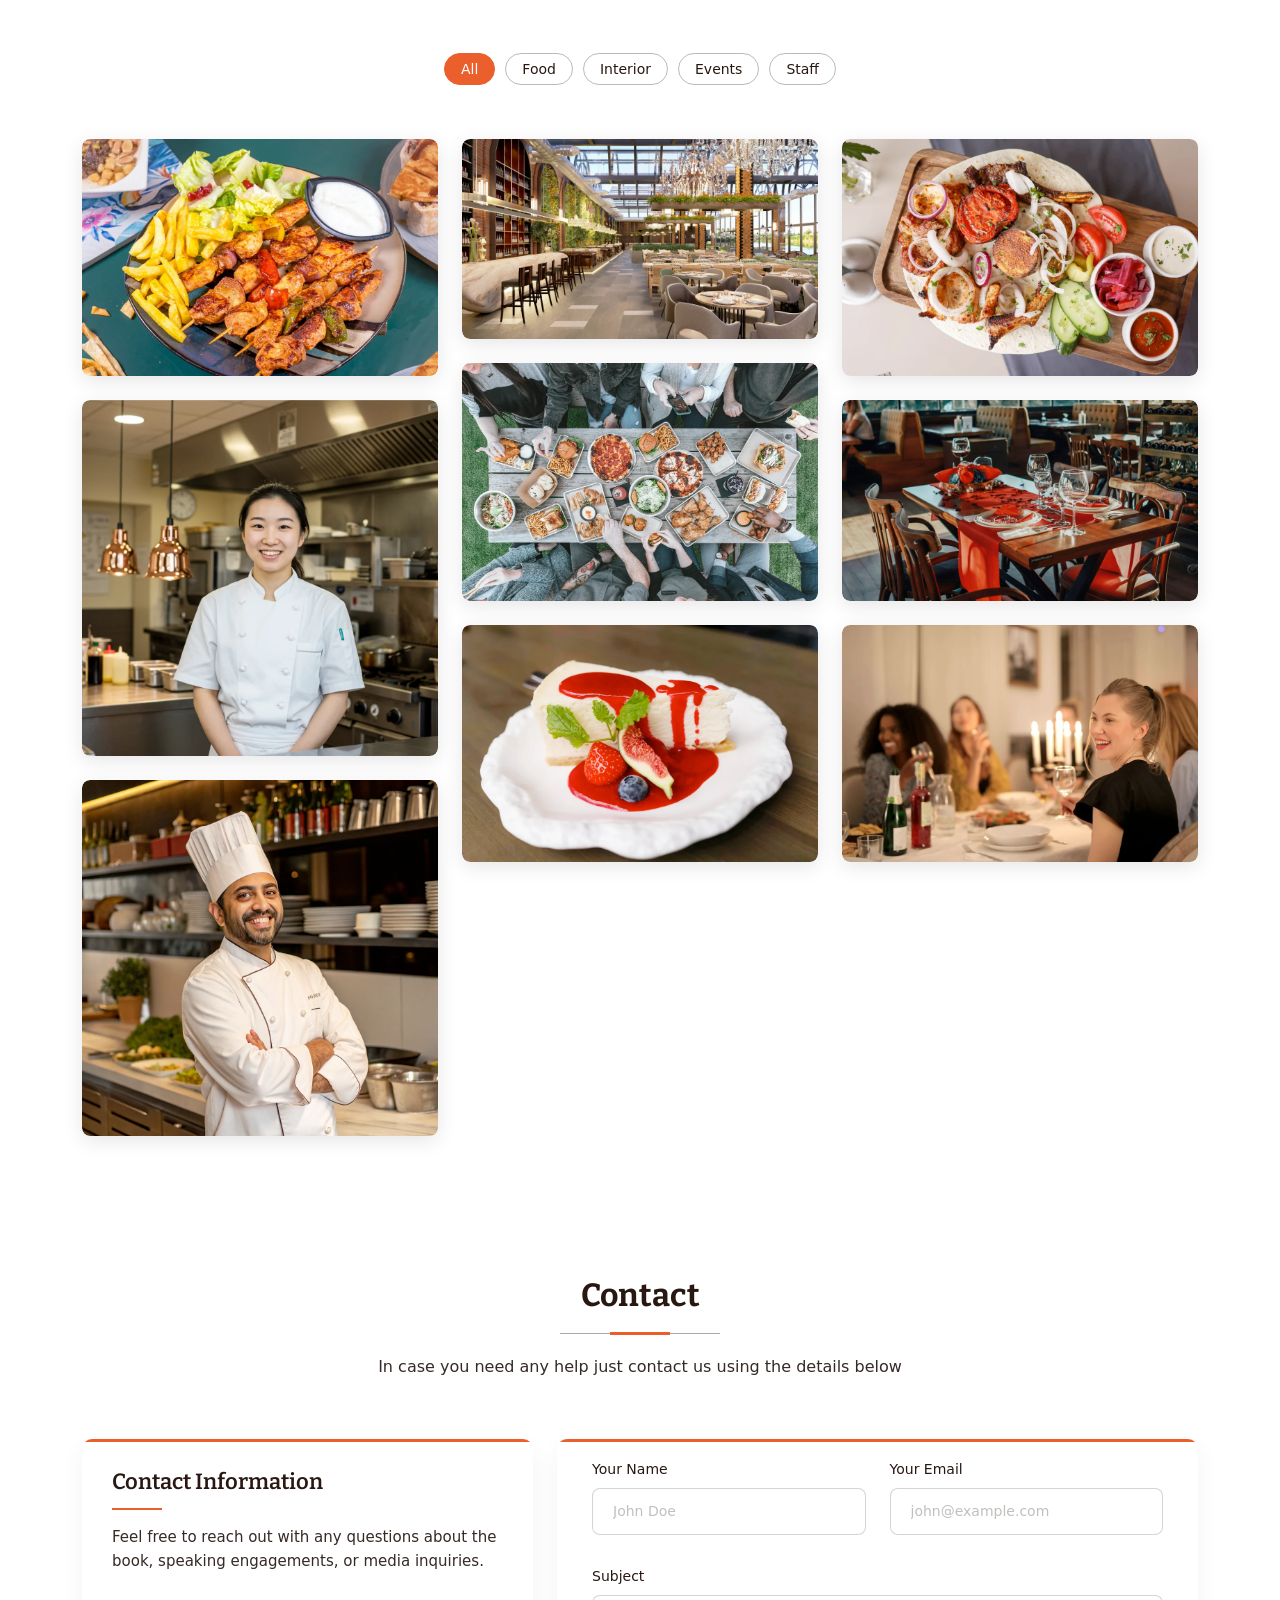
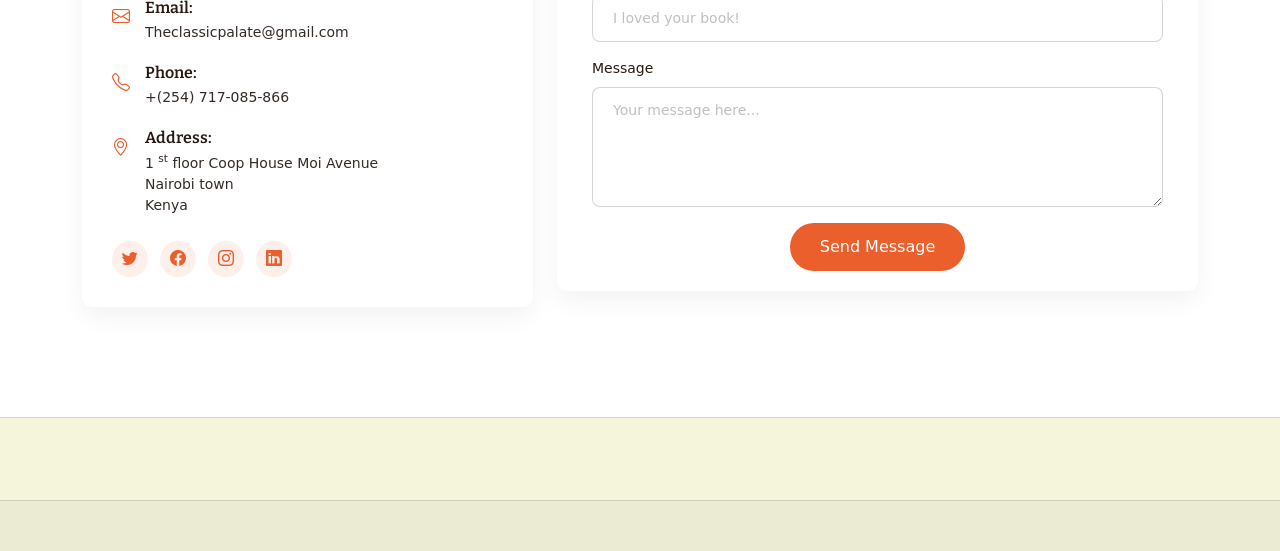
==== commit 9b4a5cc3: "first commit" ====
--- a/Savora/index.html
+++ b/Savora/index.html
@@ -9,6 +9,7 @@
   <meta name="keywords" content="">
 
   <!-- Favicons -->
+
   <link href="assets/img/restaurant.png" rel="icon">
   <link href="assets/img/apple-touch-icon.png" rel="apple-touch-icon">
 
